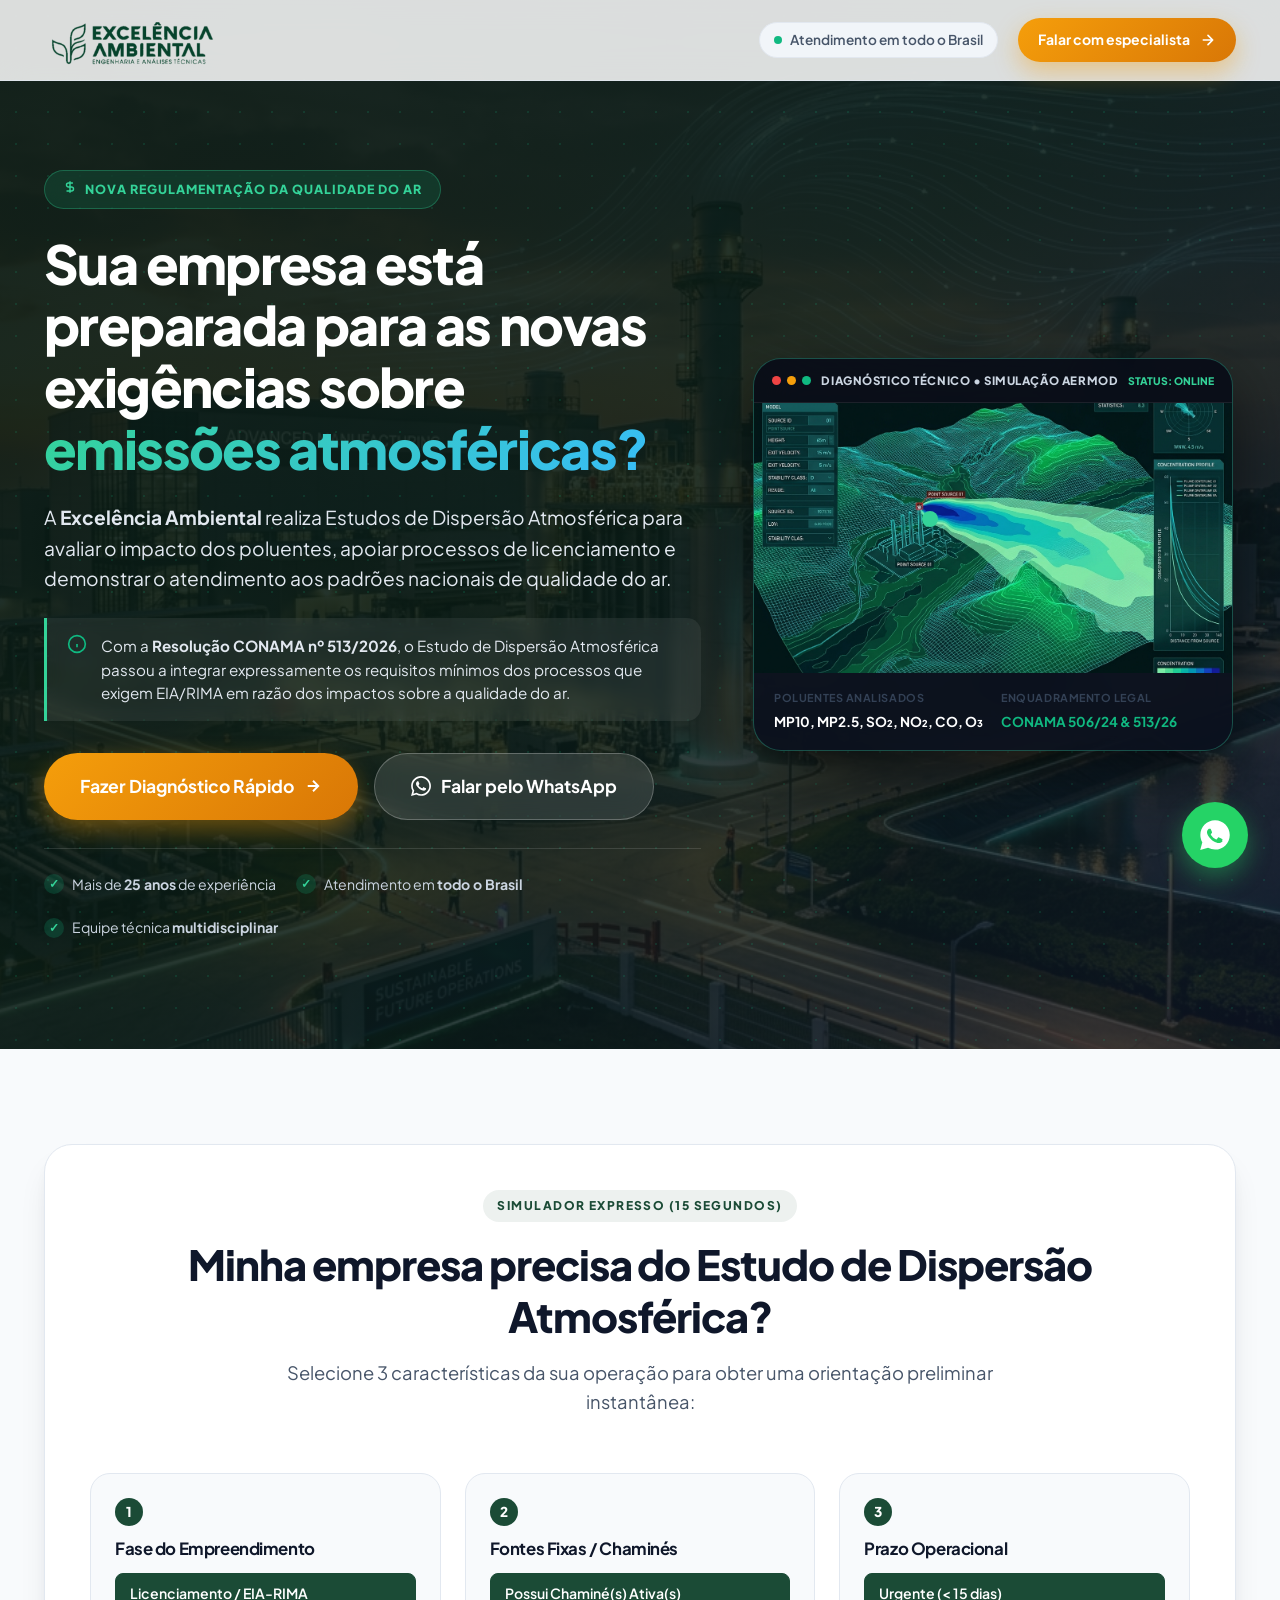
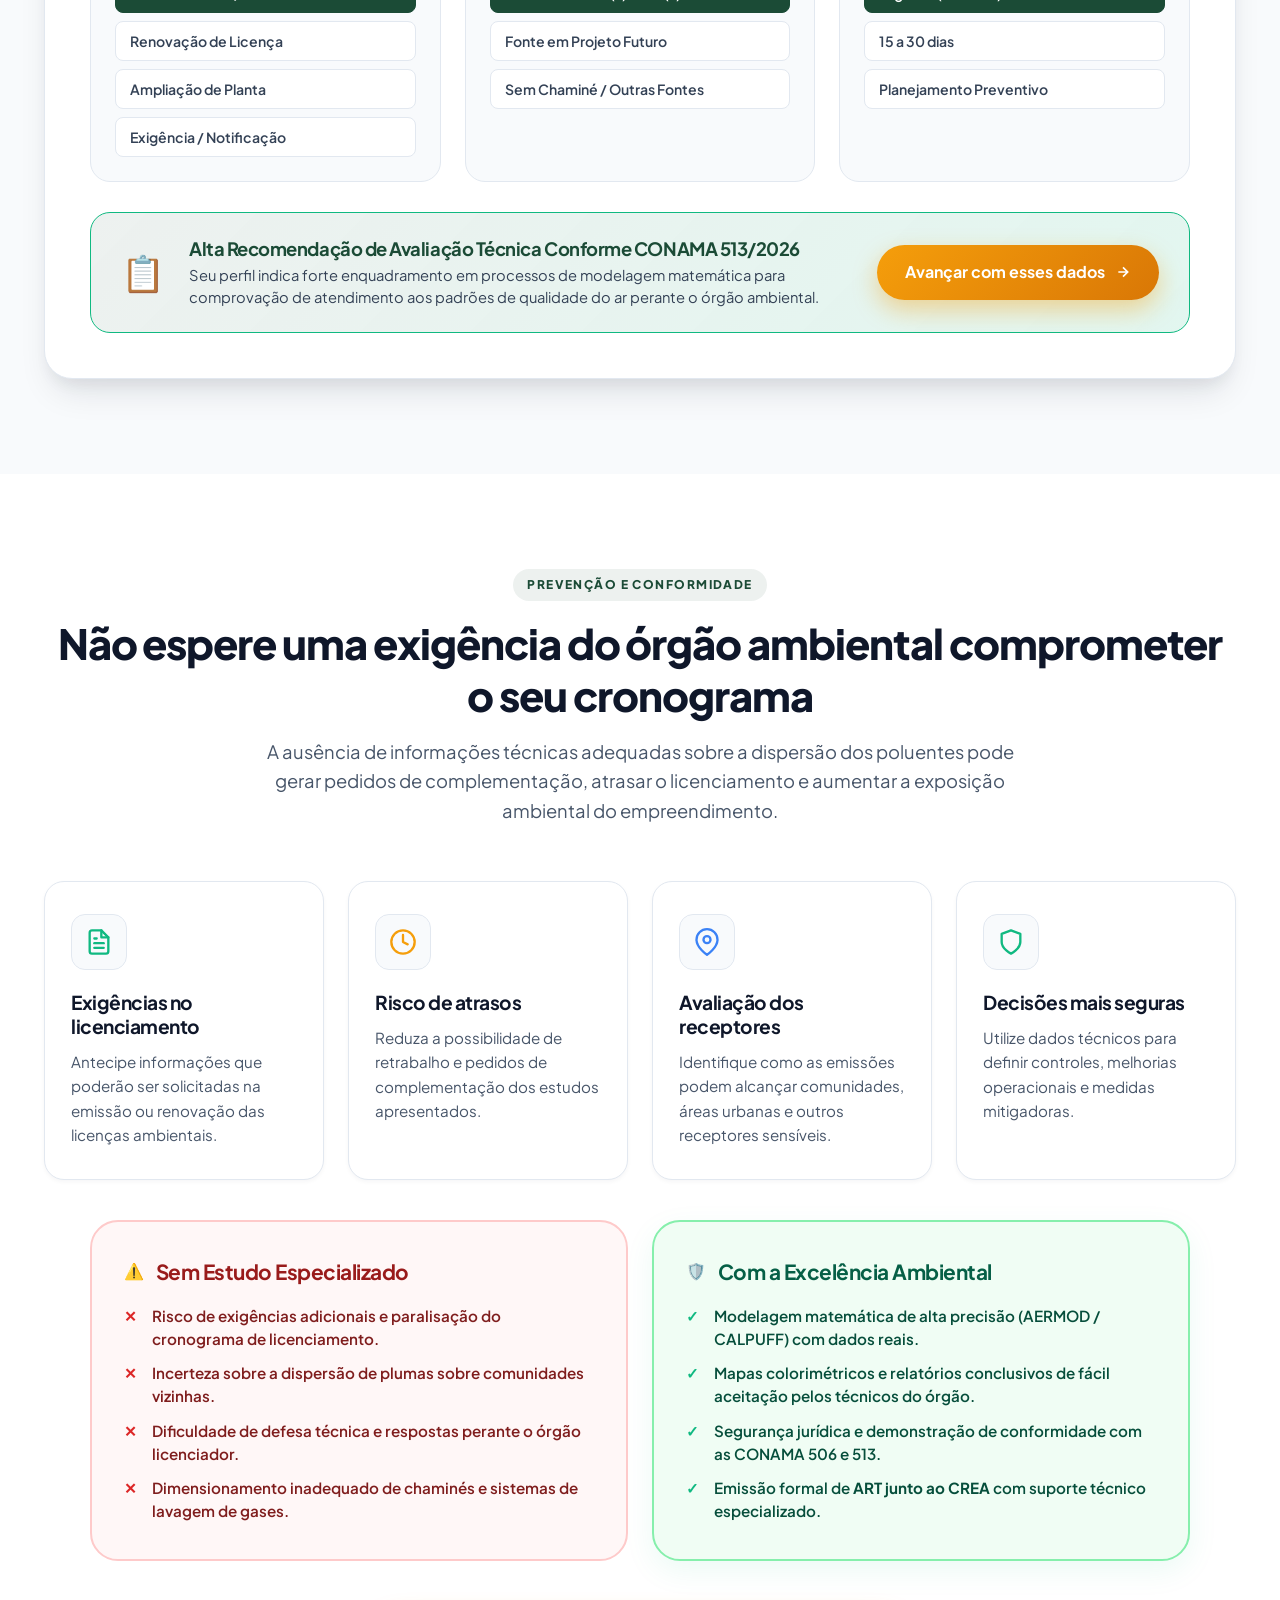
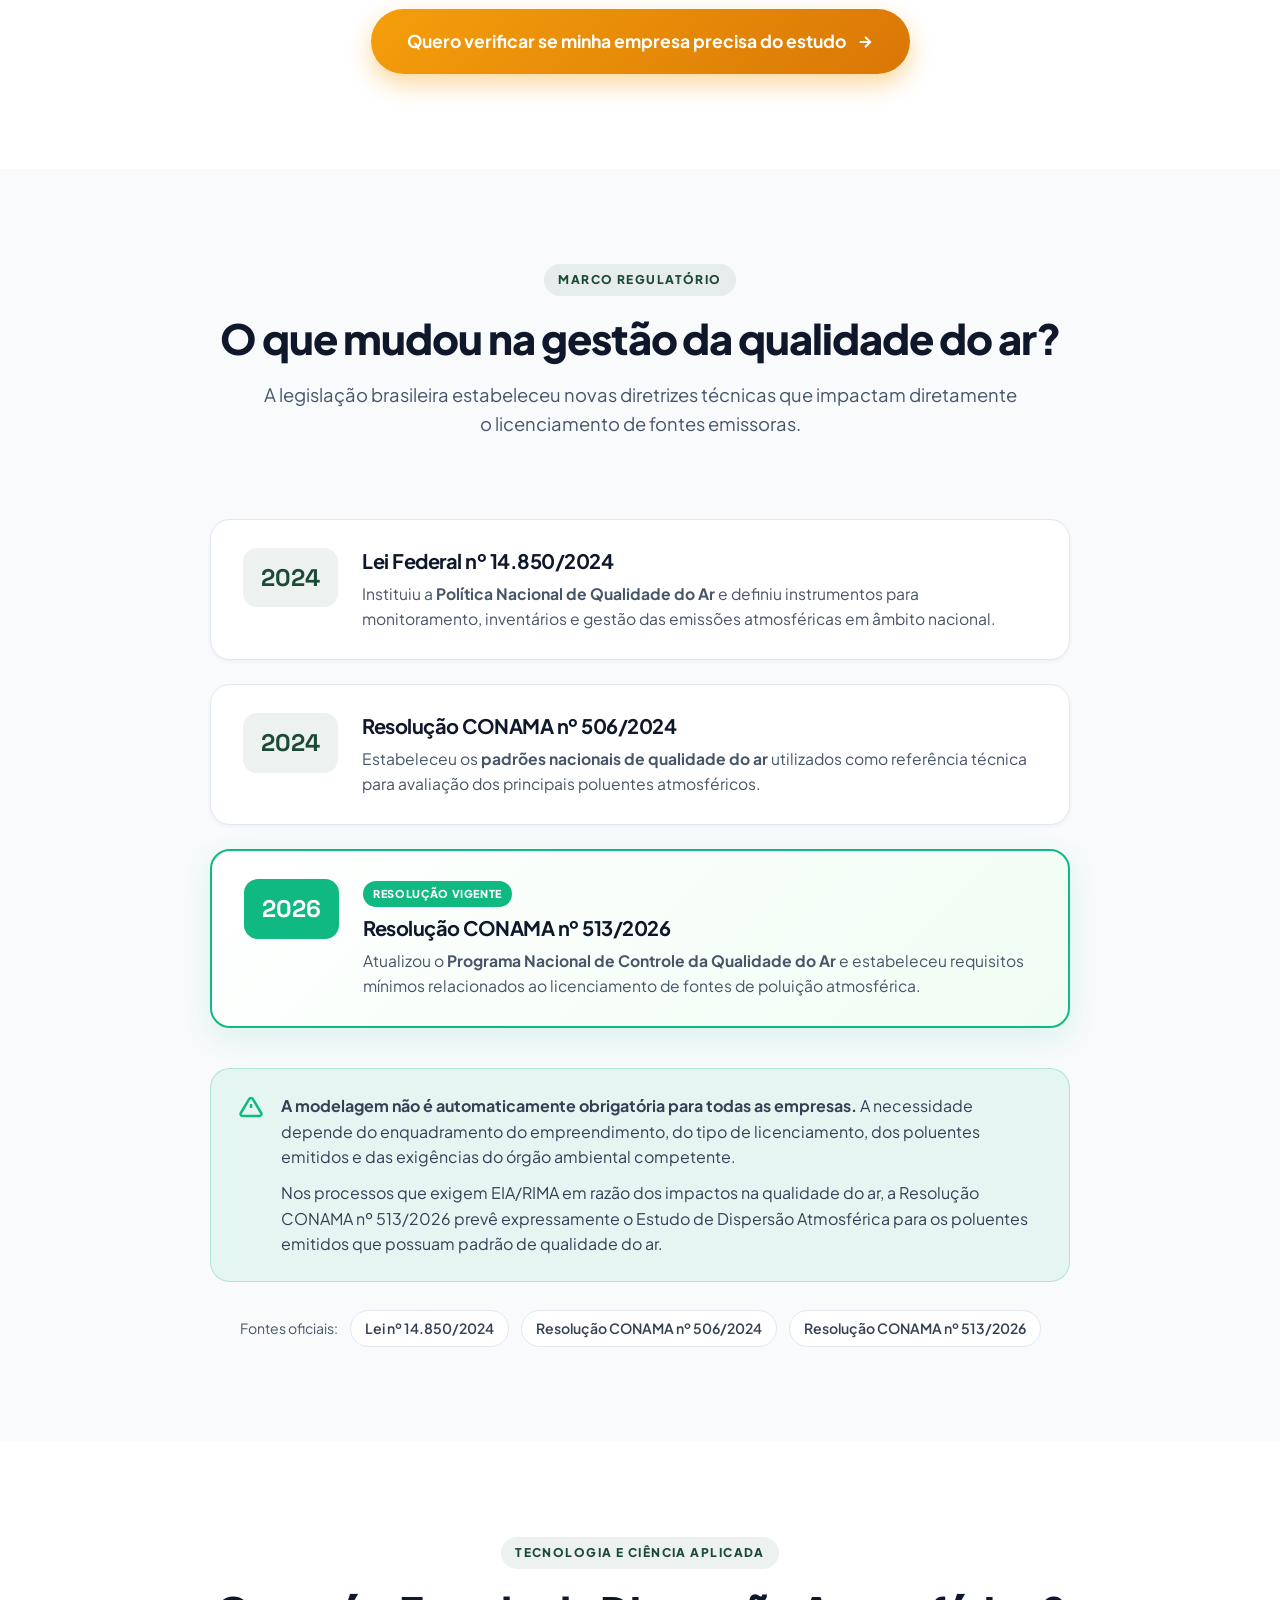
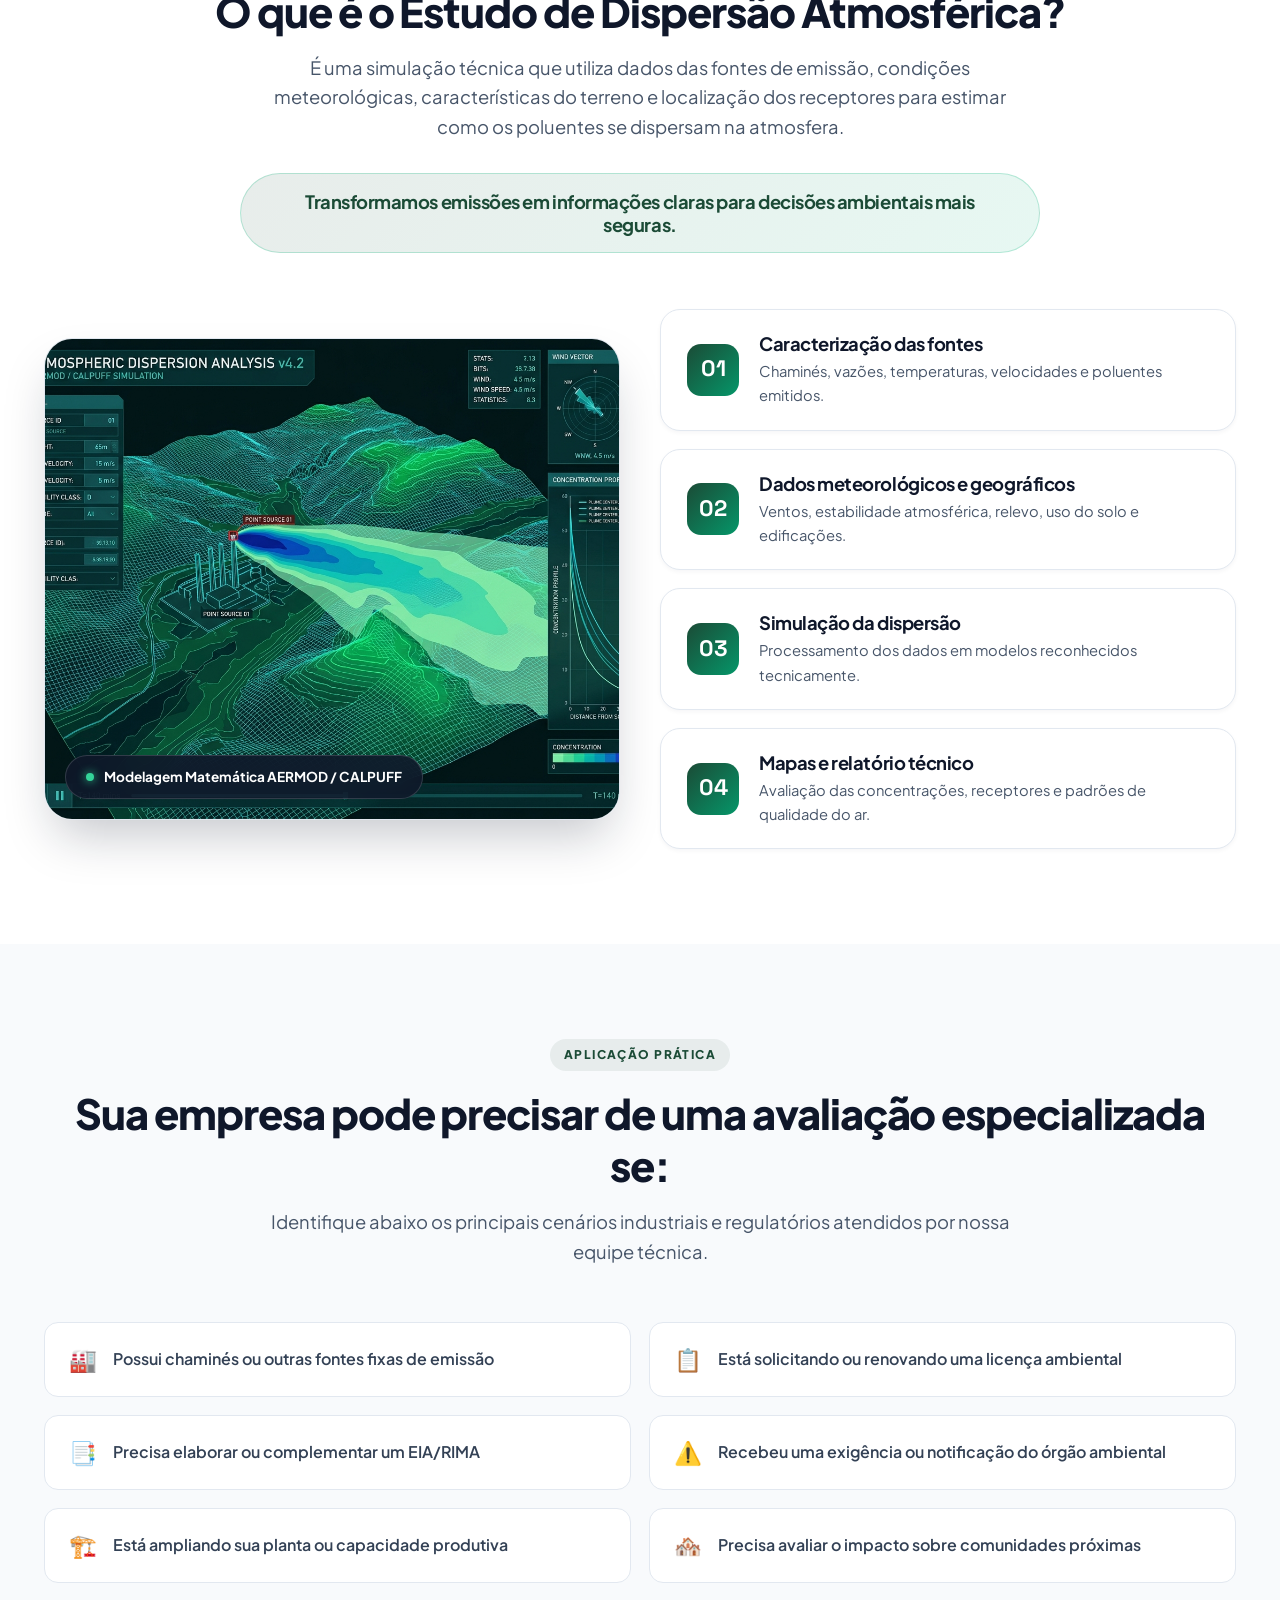
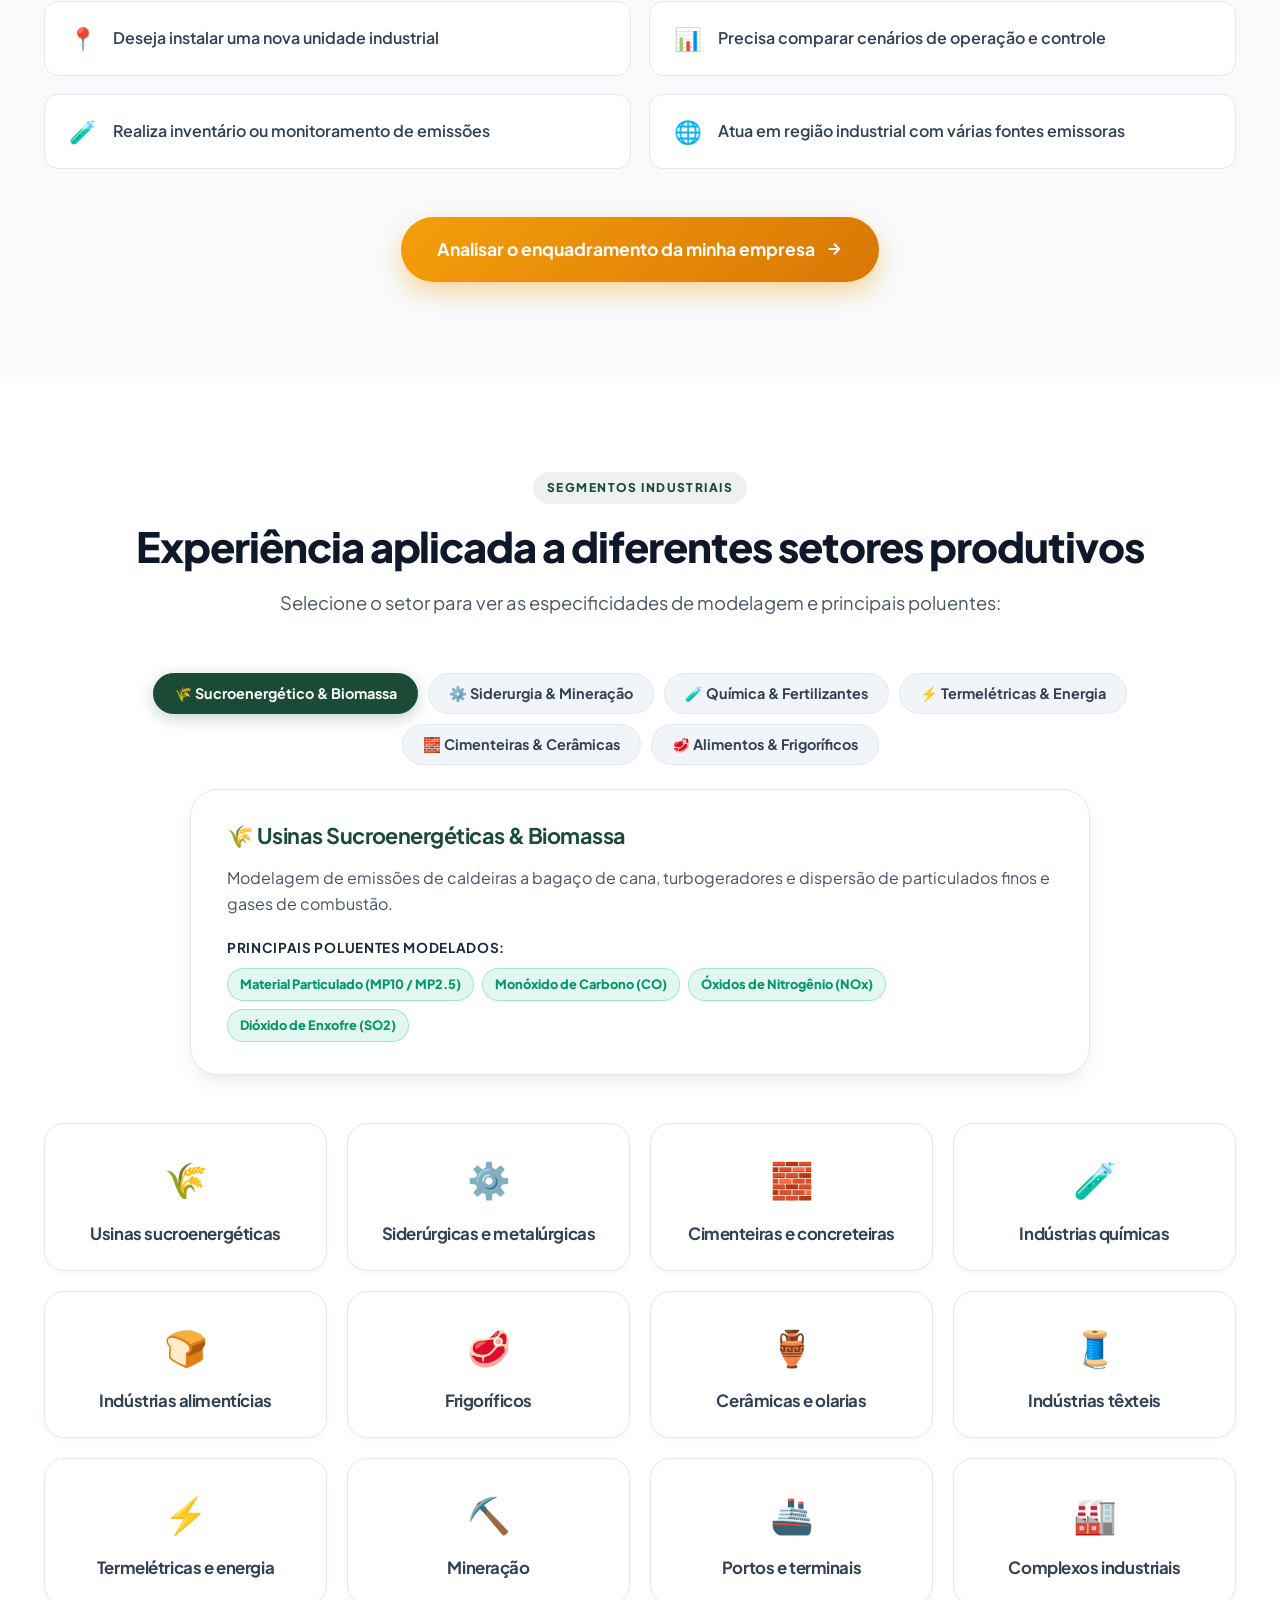
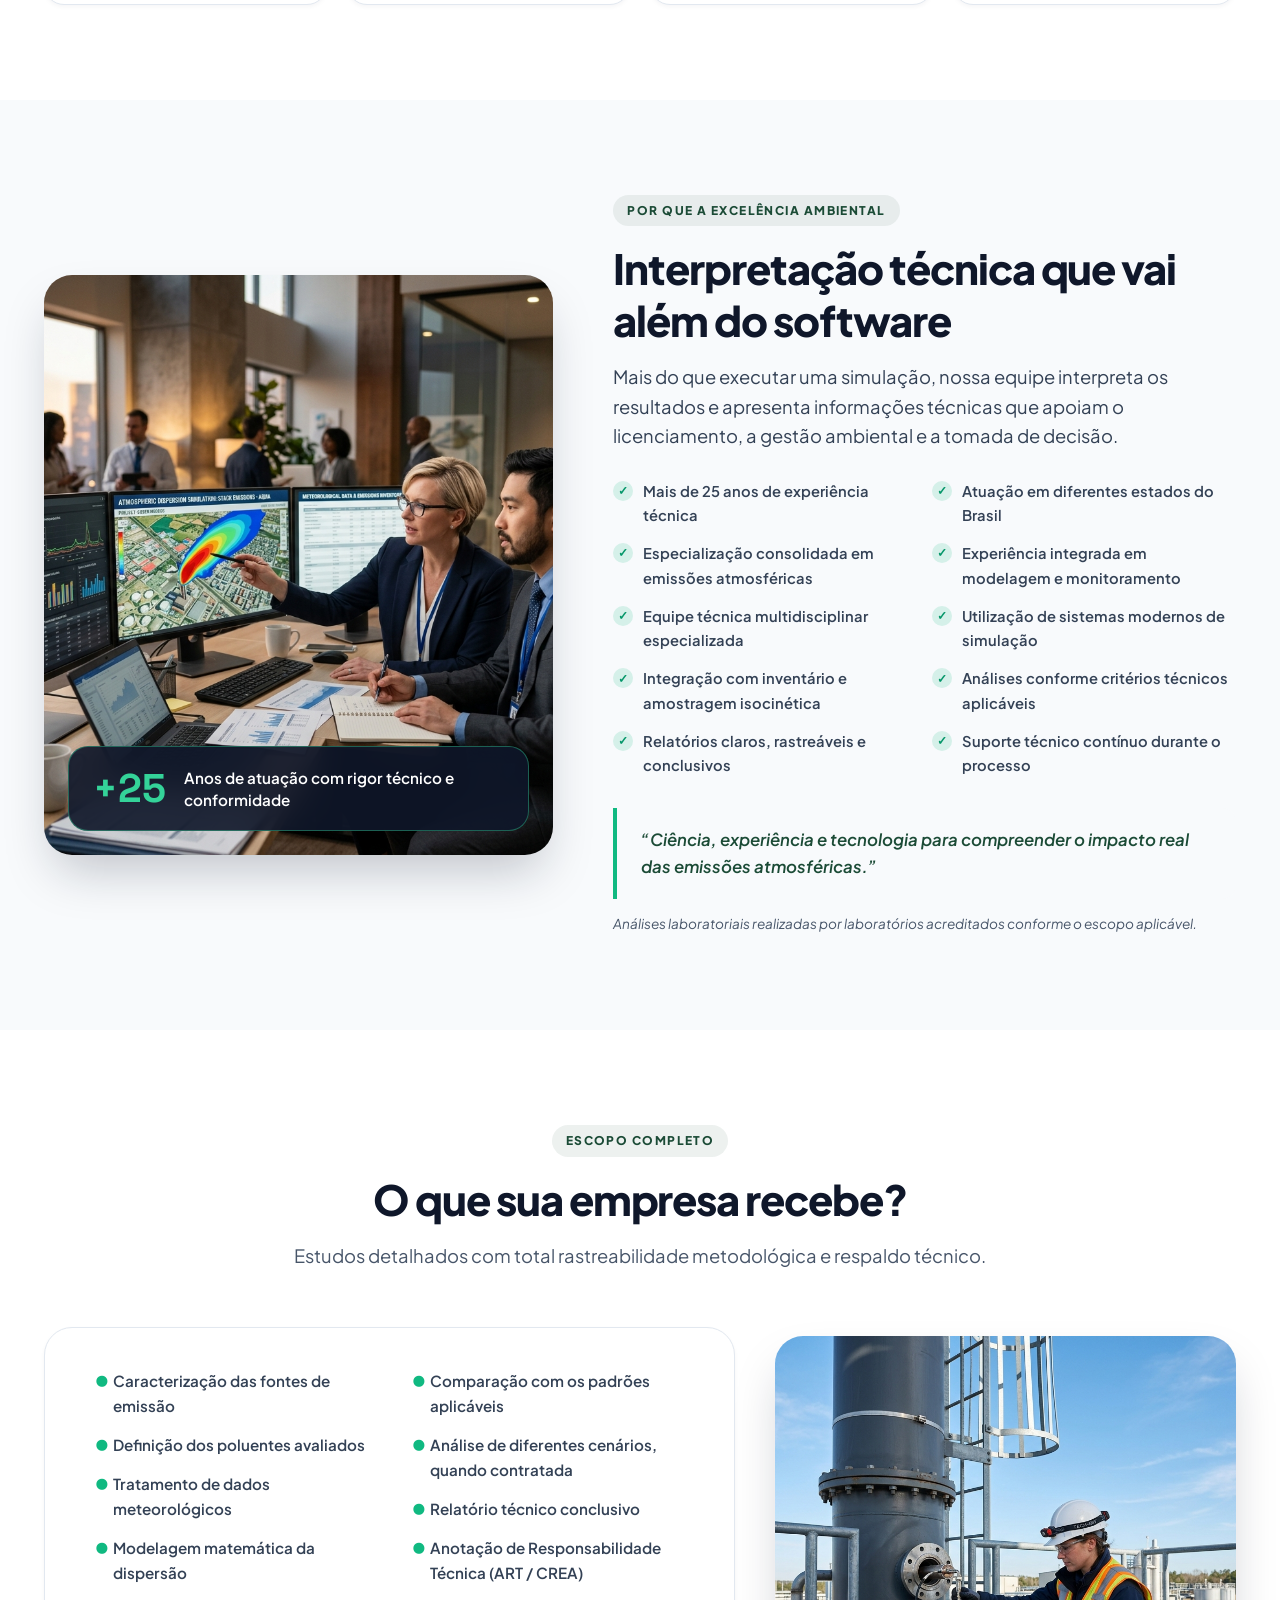
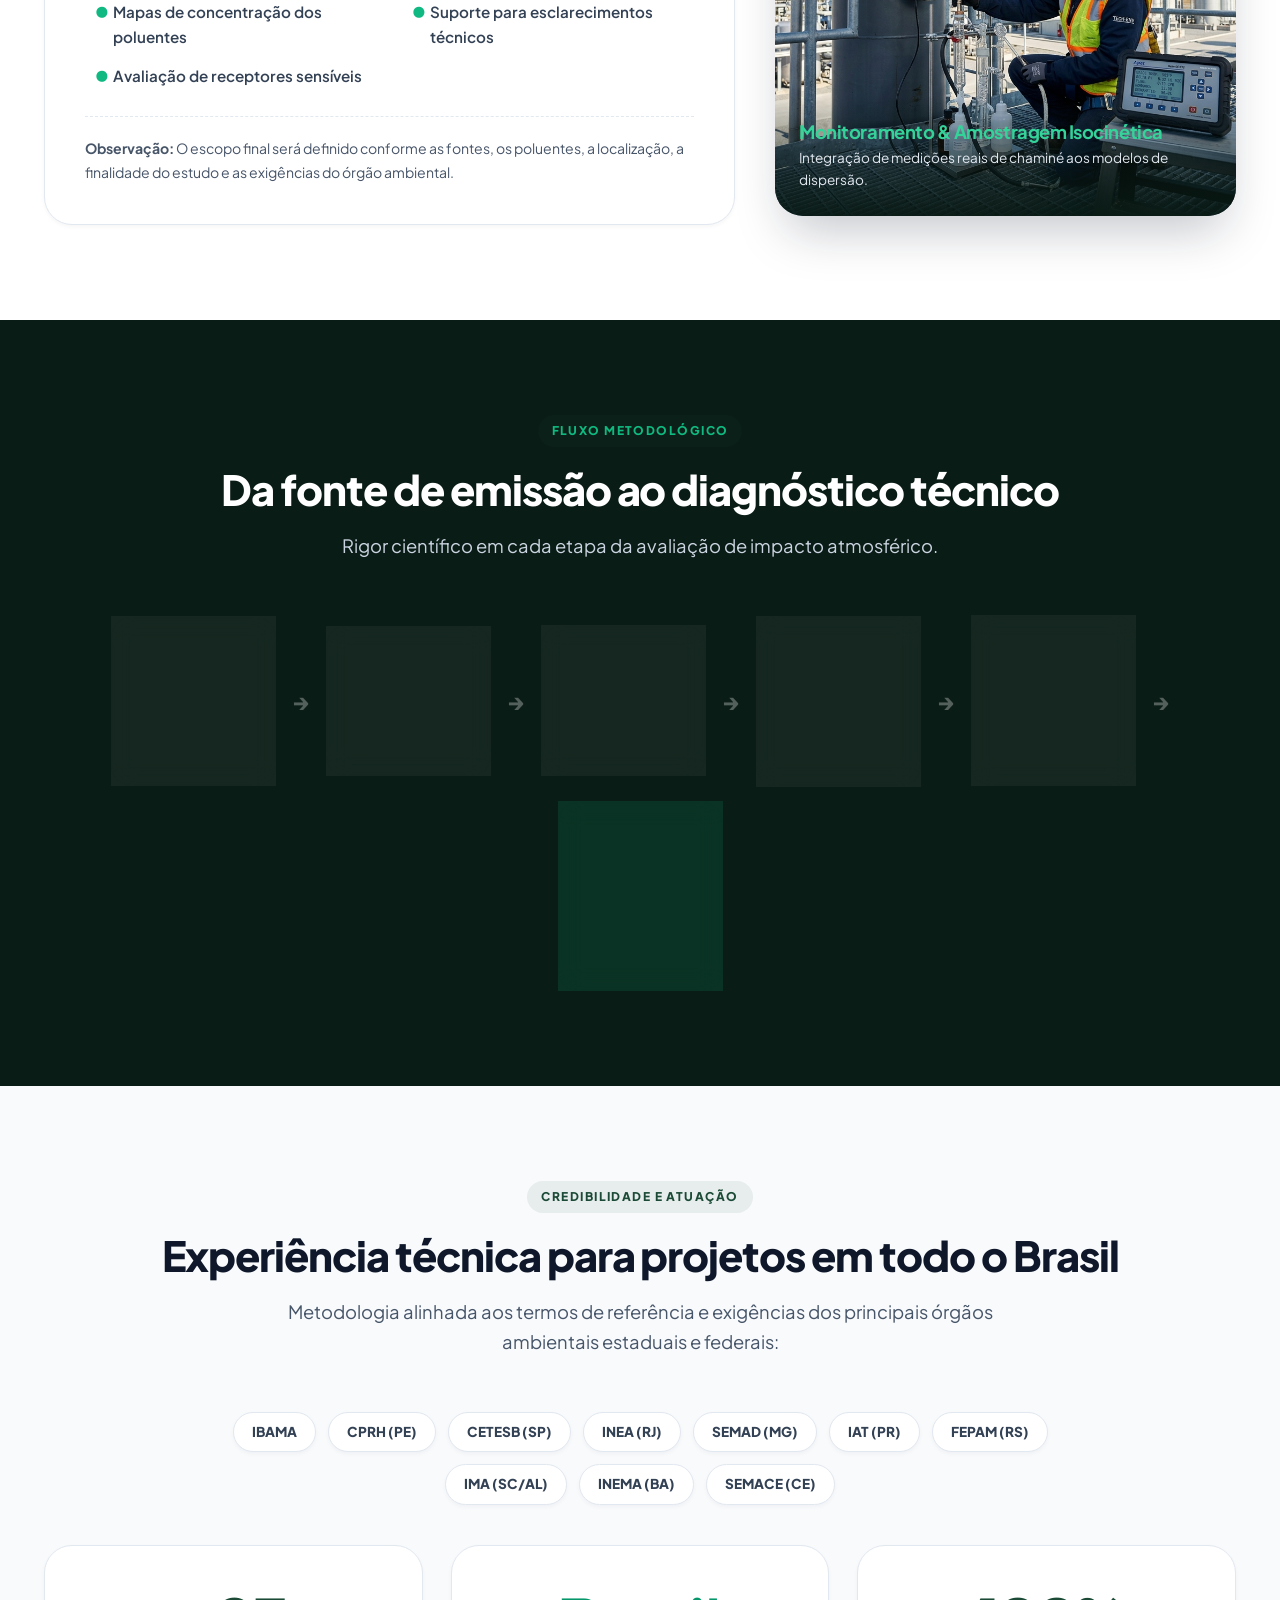
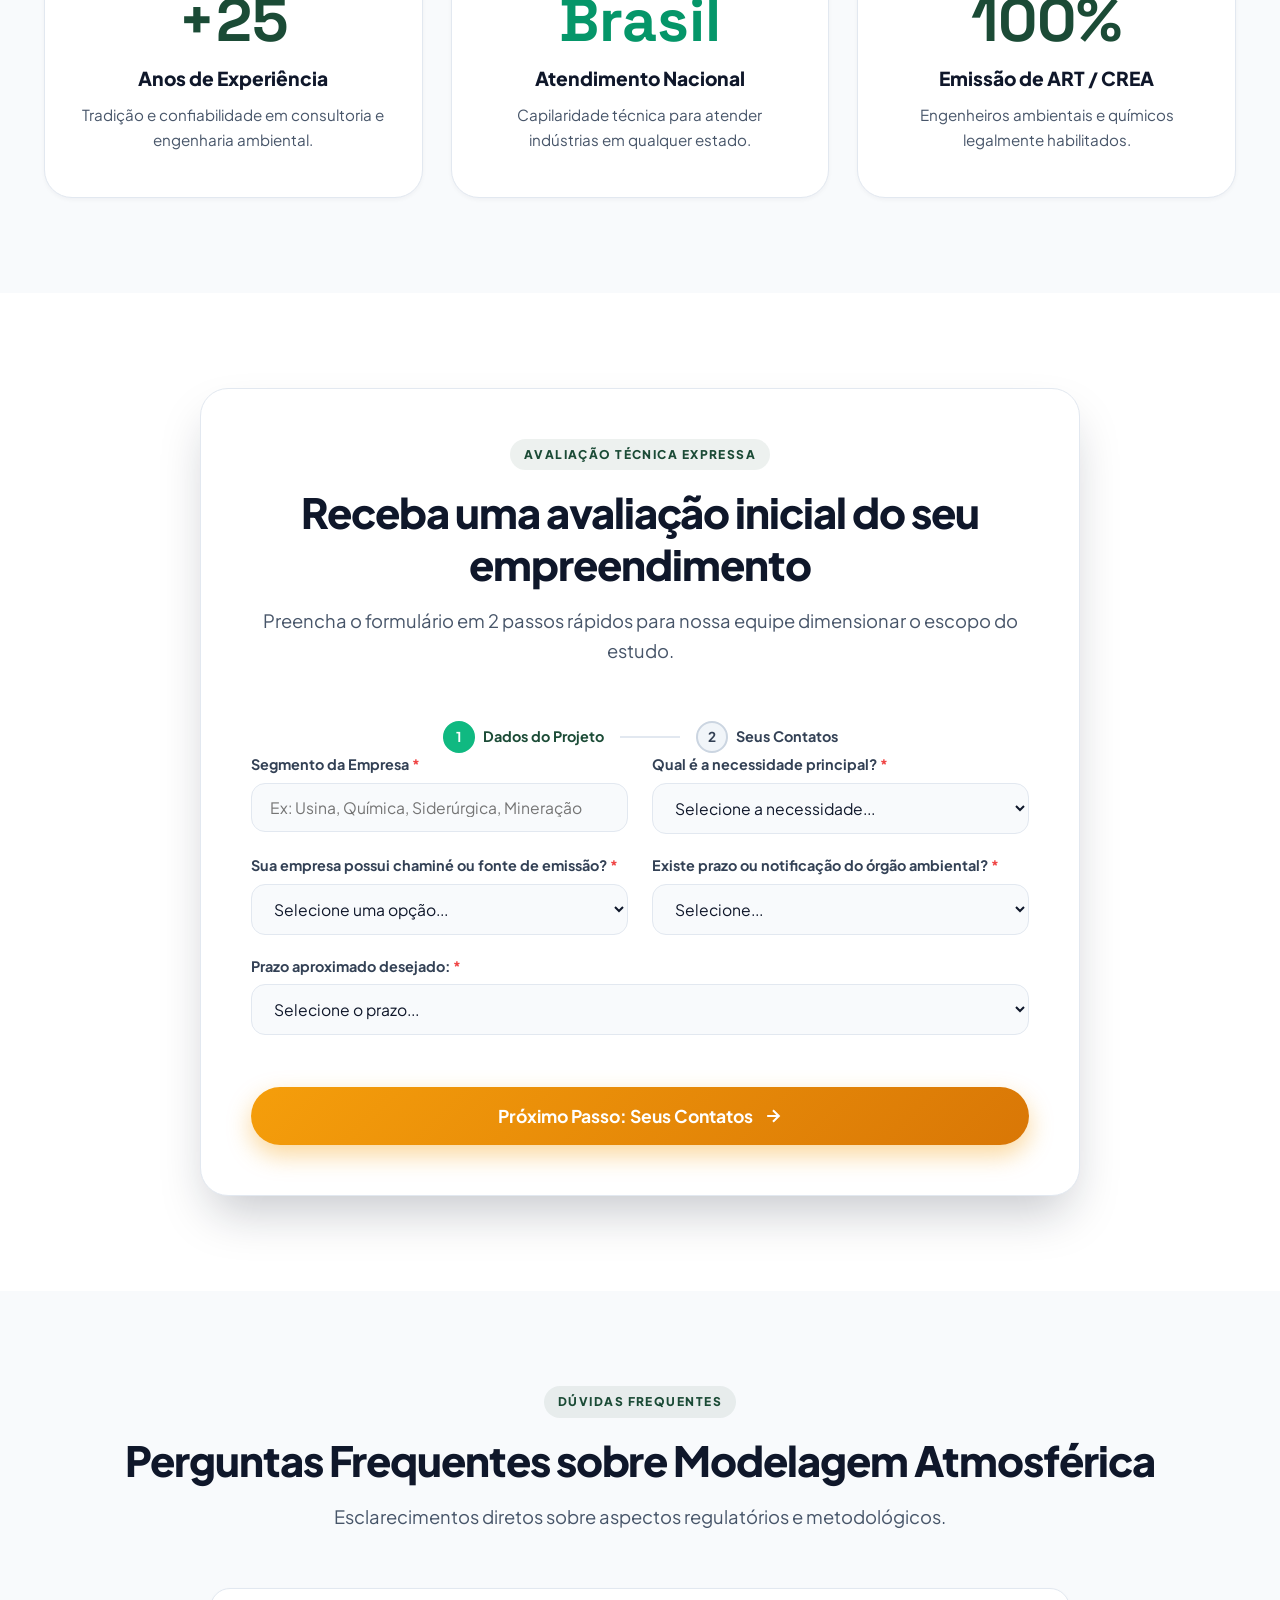
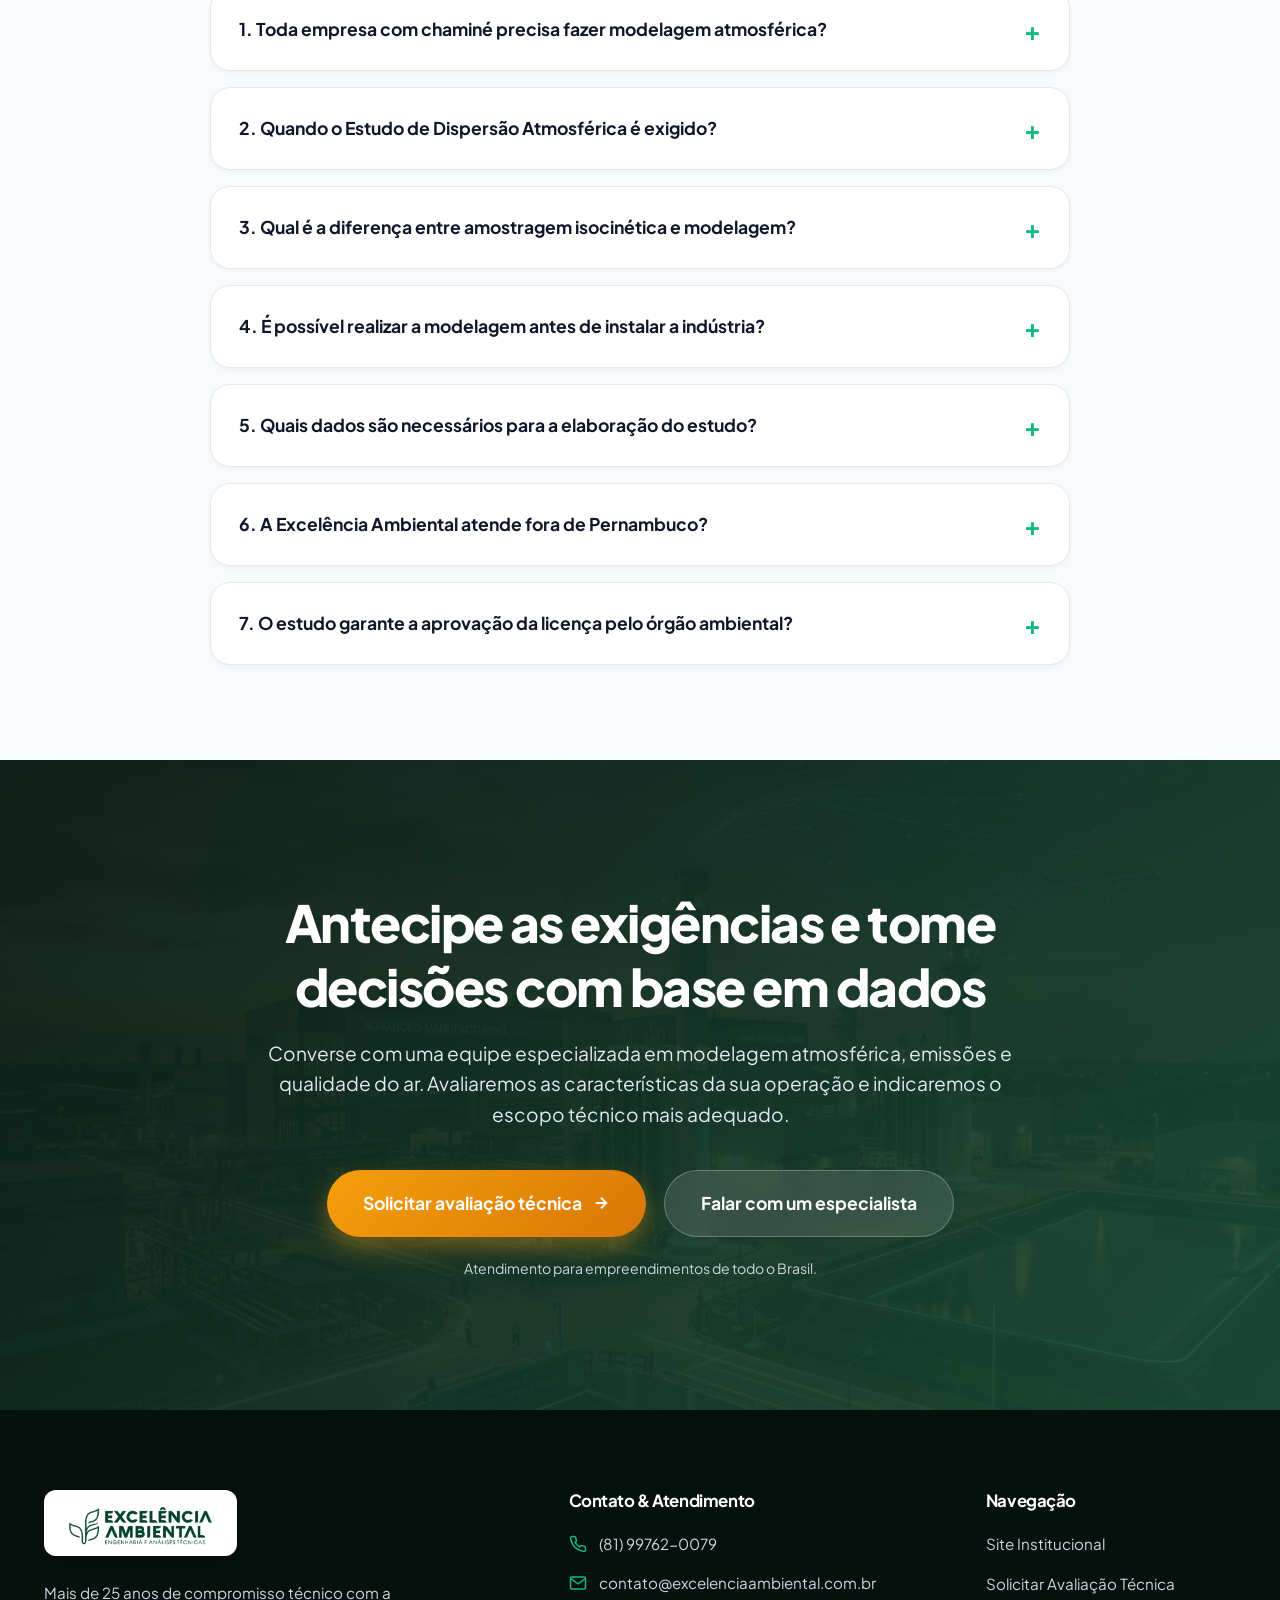
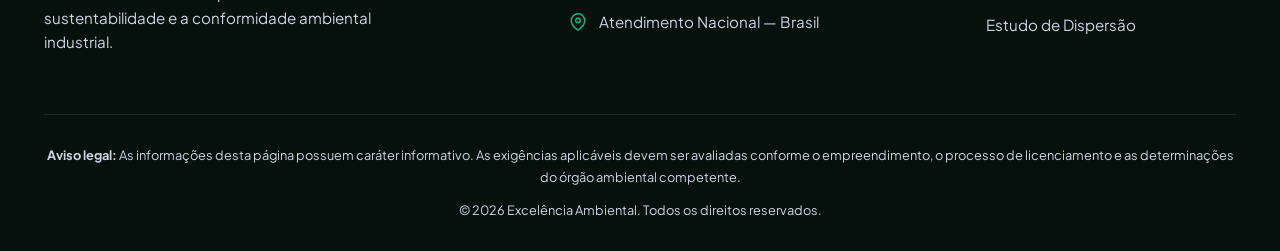
==== index.html @ 0f2572fe "feat: landing page modelagem atmosferica excelencia ambiental" ====
<!DOCTYPE html>
<html lang="pt-BR">
<head>
    <meta charset="UTF-8">
    <meta name="viewport" content="width=device-width, initial-scale=1.0">
    <title>Modelagem Atmosférica e Estudo de Dispersão | Excelência Ambiental</title>
    <meta name="description" content="Estudo de Dispersão Atmosférica para licenciamento, EIA/RIMA e avaliação de emissões. Atendimento especializado em todo o Brasil.">
    
    <!-- Open Graph / Redes Sociais -->
    <meta property="og:title" content="Modelagem Atmosférica e Estudo de Dispersão | Excelência Ambiental">
    <meta property="og:description" content="Estudos de dispersão de poluentes, modelagem matemática, amostragem isocinética e apoio para licenciamento ambiental em todo o Brasil.">
    <meta property="og:type" content="website">
    <meta property="og:url" content="https://excelenciaambiental.com.br/modelagem-atmosferica">
    <meta property="og:image" content="assets/hero.jpg">
    
    <!-- Favicon e Fontes -->
    <link rel="preconnect" href="https://fonts.googleapis.com">
    <link rel="preconnect" href="https://fonts.gstatic.com" crossorigin>
    <link href="https://fonts.googleapis.com/css2?family=Plus+Jakarta+Sans:ital,wght@0,300;0,400;0,500;0,600;0,700;0,800;1,400&family=Space+Grotesk:wght@500;700&display=swap" rel="stylesheet">
    
    <!-- Estilos -->
    <link rel="stylesheet" href="style.css">

    <!-- Schema.org Dados Estruturados -->
    <script type="application/ld+json">
    {
      "@context": "https://schema.org",
      "@graph": [
        {
          "@type": "Organization",
          "name": "Excelência Ambiental",
          "url": "https://excelenciaambiental.com.br",
          "logo": "https://excelenciaambiental.com.br/logo.png",
          "description": "Consultoria e engenharia ambiental especializada em dispersão atmosférica, monitoramento de emissões e licenciamento."
        },
        {
          "@type": "ProfessionalService",
          "name": "Estudo de Dispersão Atmosférica - Excelência Ambiental",
          "serviceType": "Modelagem Matemática de Dispersão Atmosférica",
          "description": "Avaliação do impacto de emissões atmosféricas em receptores sensíveis, apoio técnico a EIA/RIMA e atendimento às resoluções CONAMA 506/2024 e 513/2026.",
          "areaServed": "BR",
          "telephone": "+5581997620079",
          "url": "https://excelenciaambiental.com.br/modelagem-atmosferica"
        },
        {
          "@type": "FAQPage",
          "mainEntity": [
            {
              "@type": "Question",
              "name": "Toda empresa com chaminé precisa fazer modelagem atmosférica?",
              "acceptedAnswer": {
                "@type": "Answer",
                "text": "Não necessariamente. A necessidade depende do potencial de emissão, do processo de licenciamento, dos poluentes emitidos e das exigências do órgão ambiental competente."
              }
            },
            {
              "@type": "Question",
              "name": "Quando o Estudo de Dispersão Atmosférica é exigido?",
              "acceptedAnswer": {
                "@type": "Answer",
                "text": "A Resolução CONAMA nº 513/2026 prevê o estudo nos processos com EIA/RIMA exigido em função dos impactos sobre a qualidade do ar. Em outros processos, o órgão licenciador poderá determinar estudos adicionais conforme o caso."
              }
            }
          ]
        }
      ]
    }
    </script>
</head>
<body>

    <!-- 1. HEADER ENXUTO E MODERNO -->
    <header class="header" id="navbar">
        <div class="container header-content">
            <a href="https://excelenciaambiental.com.br/" class="logo-link" aria-label="Excelência Ambiental">
                <img src="logo.png" alt="Excelência Ambiental - Engenharia e Análises Técnicas" class="header-logo-img">
            </a>
            
            <div class="header-right">
                <div class="coverage-badge">
                    <span class="pulse-dot"></span>
                    <span>Atendimento em todo o Brasil</span>
                </div>
                <a href="#contato" class="btn btn-primary btn-sm" id="btn-header-cta">
                    <span>Falar com especialista</span>
                    <svg width="16" height="16" viewBox="0 0 24 24" fill="none" stroke="currentColor" stroke-width="2.5" stroke-linecap="round" stroke-linejoin="round"><path d="M5 12h14M12 5l7 7-7 7"/></svg>
                </a>
            </div>
        </div>
    </header>

    <!-- 2. HERO SECTION -->
    <section class="hero" id="hero">
        <div class="hero-bg-container">
            <img src="assets/hero.jpg" alt="Instalação industrial moderna com simulação de dispersão de pluma atmosférica" class="hero-bg-img" fetchpriority="high">
            <div class="hero-gradient-overlay"></div>
            <div class="hero-grid-pattern"></div>
        </div>

        <div class="container hero-container">
            <div class="hero-grid">
                <div class="hero-content">
                    <div class="hero-badge fade-in">
                        <span class="badge-icon">
                            <svg width="14" height="14" viewBox="0 0 24 24" fill="none" stroke="currentColor" stroke-width="2.5"><path d="M12 2v20M17 5H9.5a3.5 3.5 0 0 0 0 7h5a3.5 3.5 0 0 1 0 7H6"/></svg>
                        </span>
                        <span>NOVA REGULAMENTAÇÃO DA QUALIDADE DO AR</span>
                    </div>

                    <h1 class="hero-title fade-in">
                        Sua empresa está preparada para as novas exigências sobre <span class="highlight-gradient">emissões atmosféricas?</span>
                    </h1>

                    <p class="hero-subtitle fade-in">
                        A <strong>Excelência Ambiental</strong> realiza Estudos de Dispersão Atmosférica para avaliar o impacto dos poluentes, apoiar processos de licenciamento e demonstrar o atendimento aos padrões nacionais de qualidade do ar.
                    </p>

                    <div class="hero-legal-note fade-in">
                        <div class="note-icon">
                            <svg width="20" height="20" viewBox="0 0 24 24" fill="none" stroke="#10B981" stroke-width="2"><circle cx="12" cy="12" r="10"/><path d="M12 16v-4M12 8h.01"/></svg>
                        </div>
                        <p>
                            Com a <strong>Resolução CONAMA nº 513/2026</strong>, o Estudo de Dispersão Atmosférica passou a integrar expressamente os requisitos mínimos dos processos que exigem EIA/RIMA em razão dos impactos sobre a qualidade do ar.
                        </p>
                    </div>

                    <div class="hero-cta-group fade-in">
                        <a href="#diagnostico" class="btn btn-primary btn-lg" id="btn-hero-solicitar">
                            <span>Fazer Diagnóstico Rápido</span>
                            <svg width="18" height="18" viewBox="0 0 24 24" fill="none" stroke="currentColor" stroke-width="2.5"><path d="M5 12h14M12 5l7 7-7 7"/></svg>
                        </a>
                        <a href="https://wa.me/5581997620079?text=Ol%C3%A1!+Acessei+a+p%C3%A1gina+sobre+Modelagem+Atmosf%C3%A9rica+e+gostaria+de+verificar+se+minha+empresa+precisa+realizar+o+estudo." class="btn btn-secondary btn-lg" target="_blank" rel="noopener noreferrer" id="btn-hero-whatsapp">
                            <svg width="20" height="20" viewBox="0 0 24 24" fill="currentColor"><path d="M.057 24l1.687-6.163c-1.041-1.804-1.588-3.849-1.587-5.946.003-6.556 5.338-11.891 11.893-11.891 3.181.001 6.167 1.24 8.413 3.488 2.245 2.248 3.481 5.236 3.48 8.414-.003 6.557-5.338 11.892-11.893 11.892-1.99-.001-3.951-.5-5.688-1.448l-6.305 1.654zm6.597-3.807c1.676.995 3.276 1.591 5.392 1.592 5.448 0 9.886-4.434 9.889-9.885.002-5.462-4.415-9.89-9.881-9.892-5.452 0-9.887 4.434-9.889 9.884-.001 2.225.651 3.891 1.746 5.634l-.999 3.648 3.742-.981zm11.387-5.464c-.074-.124-.272-.198-.57-.347-.297-.149-1.758-.868-2.031-.967-.272-.099-.47-.149-.669.149-.198.297-.768.967-.941 1.165-.173.198-.347.223-.644.074-.297-.149-1.255-.462-2.39-1.475-.883-.788-1.48-1.761-1.653-2.059-.173-.297-.018-.458.13-.606.134-.133.297-.347.446-.521.151-.172.2-.296.3-.495.099-.198.05-.372-.025-.521-.075-.148-.669-1.611-.916-2.206-.242-.579-.487-.501-.669-.51l-.57-.01c-.198 0-.52.074-.792.372s-1.04 1.016-1.04 2.479 1.065 2.876 1.213 3.074c.149.198 2.095 3.2 5.076 4.487.709.306 1.263.489 1.694.626.712.226 1.36.194 1.872.118.571-.085 1.758-.719 2.006-1.413.248-.695.248-1.29.173-1.414z"/></svg>
                            <span>Falar pelo WhatsApp</span>
                        </a>
                    </div>

                    <div class="hero-trust-bar fade-in">
                        <div class="trust-pill">
                            <span class="check-icon">✓</span>
                            <span>Mais de <strong>25 anos</strong> de experiência</span>
                        </div>
                        <div class="trust-pill">
                            <span class="check-icon">✓</span>
                            <span>Atendimento em <strong>todo o Brasil</strong></span>
                        </div>
                        <div class="trust-pill">
                            <span class="check-icon">✓</span>
                            <span>Equipe técnica <strong>multidisciplinar</strong></span>
                        </div>
                    </div>
                </div>

                <!-- Card Interativo Flutuante do Hero -->
                <div class="hero-visual-card fade-in">
                    <div class="tech-monitor-card">
                        <div class="card-header-bar">
                            <div class="monitor-dots">
                                <span></span><span></span><span></span>
                            </div>
                            <span class="monitor-title">DIAGNÓSTICO TÉCNICO • SIMULAÇÃO AERMOD</span>
                            <span class="monitor-status">STATUS: ONLINE</span>
                        </div>
                        <div class="card-image-preview">
                            <img src="assets/dispersion-map.jpg" alt="Mapa de dispersão e pluma atmosférica">
                            <div class="live-radar-ping"></div>
                        </div>
                        <div class="card-details-row">
                            <div class="detail-col">
                                <span class="detail-label">POLUENTES ANALISADOS</span>
                                <span class="detail-value">MP10, MP2.5, SO₂, NO₂, CO, O₃</span>
                            </div>
                            <div class="detail-col">
                                <span class="detail-label">ENQUADRAMENTO LEGAL</span>
                                <span class="detail-value text-emerald">CONAMA 506/24 & 513/26</span>
                            </div>
                        </div>
                    </div>
                </div>
            </div>
        </div>
    </section>

    <!-- 2.1 MINI-DIAGNÓSTICO RÁPIDO INTERATIVO (NOVO) -->
    <section class="diagnostic-section section bg-slate" id="diagnostico">
        <div class="container">
            <div class="diagnostic-card-wrapper fade-in">
                <div class="diag-header text-center">
                    <span class="section-tag">SIMULADOR EXPRESSO (15 SEGUNDOS)</span>
                    <h2 class="section-title">Minha empresa precisa do Estudo de Dispersão Atmosférica?</h2>
                    <p class="section-subtitle">Selecione 3 características da sua operação para obter uma orientação preliminar instantânea:</p>
                </div>

                <div class="diag-steps-grid">
                    <!-- Pergunta 1 -->
                    <div class="diag-step-box">
                        <div class="diag-step-badge">1</div>
                        <h4>Fase do Empreendimento</h4>
                        <div class="diag-options-group" data-group="fase">
                            <button type="button" class="diag-pill-btn active" data-val="Licenciamento ou EIA/RIMA">Licenciamento / EIA-RIMA</button>
                            <button type="button" class="diag-pill-btn" data-val="Renovação de Licença">Renovação de Licença</button>
                            <button type="button" class="diag-pill-btn" data-val="Ampliação de Planta">Ampliação de Planta</button>
                            <button type="button" class="diag-pill-btn" data-val="Notificação de Órgão">Exigência / Notificação</button>
                        </div>
                    </div>

                    <!-- Pergunta 2 -->
                    <div class="diag-step-box">
                        <div class="diag-step-badge">2</div>
                        <h4>Fontes Fixas / Chaminés</h4>
                        <div class="diag-options-group" data-group="fonte">
                            <button type="button" class="diag-pill-btn active" data-val="Sim, possui chaminés ativas">Possui Chaminé(s) Ativa(s)</button>
                            <button type="button" class="diag-pill-btn" data-val="Em projeto / Futura instalação">Fonte em Projeto Futuro</button>
                            <button type="button" class="diag-pill-btn" data-val="Não possui chaminé">Sem Chaminé / Outras Fontes</button>
                        </div>
                    </div>

                    <!-- Pergunta 3 -->
                    <div class="diag-step-box">
                        <div class="diag-step-badge">3</div>
                        <h4>Prazo Operacional</h4>
                        <div class="diag-options-group" data-group="prazo">
                            <button type="button" class="diag-pill-btn active" data-val="Urgente - até 15 dias">Urgente (&lt; 15 dias)</button>
                            <button type="button" class="diag-pill-btn" data-val="15 a 30 dias">15 a 30 dias</button>
                            <button type="button" class="diag-pill-btn" data-val="Planejamento preventivo">Planejamento Preventivo</button>
                        </div>
                    </div>
                </div>

                <!-- Resultado Dinâmico do Diagnóstico -->
                <div class="diag-result-box" id="diag-result">
                    <div class="diag-result-icon">📋</div>
                    <div class="diag-result-text">
                        <h4 id="diag-result-title">Alta Recomendação de Avaliação Técnica Conforme CONAMA 513/2026</h4>
                        <p id="diag-result-desc">Seu perfil indica forte enquadramento em processos de modelagem matemática para comprovação de atendimento aos padrões de qualidade do ar perante o órgão ambiental.</p>
                    </div>
                    <a href="#contato" class="btn btn-primary" id="btn-diag-apply">
                        <span>Avançar com esses dados</span>
                        <svg width="16" height="16" viewBox="0 0 24 24" fill="none" stroke="currentColor" stroke-width="2.5"><path d="M5 12h14M12 5l7 7-7 7"/></svg>
                    </a>
                </div>
            </div>
        </div>
    </section>

    <!-- 3. BLOCO DE URGÊNCIA E PREVENÇÃO -->
    <section class="urgency section" id="urgencia">
        <div class="container">
            <div class="section-header text-center fade-in">
                <span class="section-tag">PREVENÇÃO E CONFORMIDADE</span>
                <h2 class="section-title">Não espere uma exigência do órgão ambiental comprometer o seu cronograma</h2>
                <p class="section-subtitle">
                    A ausência de informações técnicas adequadas sobre a dispersão dos poluentes pode gerar pedidos de complementação, atrasar o licenciamento e aumentar a exposição ambiental do empreendimento.
                </p>
            </div>

            <div class="cards-grid cols-4">
                <div class="feature-card fade-in">
                    <div class="card-icon-wrap">
                        <svg width="28" height="28" viewBox="0 0 24 24" fill="none" stroke="#10B981" stroke-width="2" stroke-linecap="round" stroke-linejoin="round"><path d="M14 2H6a2 2 0 0 0-2 2v16a2 2 0 0 0 2 2h12a2 2 0 0 0 2-2V8z"/><polyline points="14 2 14 8 20 8"/><line x1="16" y1="13" x2="8" y2="13"/><line x1="16" y1="17" x2="8" y2="17"/><polyline points="10 9 9 9 8 9"/></svg>
                    </div>
                    <h3 class="card-title">Exigências no licenciamento</h3>
                    <p class="card-text">Antecipe informações que poderão ser solicitadas na emissão ou renovação das licenças ambientais.</p>
                </div>

                <div class="feature-card fade-in">
                    <div class="card-icon-wrap">
                        <svg width="28" height="28" viewBox="0 0 24 24" fill="none" stroke="#F59E0B" stroke-width="2" stroke-linecap="round" stroke-linejoin="round"><circle cx="12" cy="12" r="10"/><polyline points="12 6 12 12 16 14"/></svg>
                    </div>
                    <h3 class="card-title">Risco de atrasos</h3>
                    <p class="card-text">Reduza a possibilidade de retrabalho e pedidos de complementação dos estudos apresentados.</p>
                </div>

                <div class="feature-card fade-in">
                    <div class="card-icon-wrap">
                        <svg width="28" height="28" viewBox="0 0 24 24" fill="none" stroke="#3B82F6" stroke-width="2" stroke-linecap="round" stroke-linejoin="round"><path d="M21 10c0 7-9 13-9 13s-9-6-9-13a9 9 0 0 1 18 0z"/><circle cx="12" cy="10" r="3"/></svg>
                    </div>
                    <h3 class="card-title">Avaliação dos receptores</h3>
                    <p class="card-text">Identifique como as emissões podem alcançar comunidades, áreas urbanas e outros receptores sensíveis.</p>
                </div>

                <div class="feature-card fade-in">
                    <div class="card-icon-wrap">
                        <svg width="28" height="28" viewBox="0 0 24 24" fill="none" stroke="#10B981" stroke-width="2" stroke-linecap="round" stroke-linejoin="round"><path d="M12 22s8-4 8-10V5l-8-3-8 3v7c0 6 8 10 8 10z"/></svg>
                    </div>
                    <h3 class="card-title">Decisões mais seguras</h3>
                    <p class="card-text">Utilize dados técnicos para definir controles, melhorias operacionais e medidas mitigadoras.</p>
                </div>
            </div>

            <!-- COMPARATIVO VISUAL (SEM MODELAGEM VS COM A EXCELÊNCIA AMBIENTAL) -->
            <div class="comparison-wrapper mt-5 fade-in">
                <div class="comparison-grid cols-2">
                    <div class="comp-card comp-danger">
                        <div class="comp-header">
                            <span class="comp-icon">⚠️</span>
                            <h3>Sem Estudo Especializado</h3>
                        </div>
                        <ul class="comp-list">
                            <li>Risco de exigências adicionais e paralisação do cronograma de licenciamento.</li>
                            <li>Incerteza sobre a dispersão de plumas sobre comunidades vizinhas.</li>
                            <li>Dificuldade de defesa técnica e respostas perante o órgão licenciador.</li>
                            <li>Dimensionamento inadequado de chaminés e sistemas de lavagem de gases.</li>
                        </ul>
                    </div>

                    <div class="comp-card comp-success">
                        <div class="comp-header">
                            <span class="comp-icon">🛡️</span>
                            <h3>Com a Excelência Ambiental</h3>
                        </div>
                        <ul class="comp-list">
                            <li>Modelagem matemática de alta precisão (AERMOD / CALPUFF) com dados reais.</li>
                            <li>Mapas colorimétricos e relatórios conclusivos de fácil aceitação pelos técnicos do órgão.</li>
                            <li>Segurança jurídica e demonstração de conformidade com as CONAMA 506 e 513.</li>
                            <li>Emissão formal de <strong>ART junto ao CREA</strong> com suporte técnico especializado.</li>
                        </ul>
                    </div>
                </div>
            </div>

            <div class="text-center mt-5 fade-in">
                <a href="#contato" class="btn btn-primary btn-lg">
                    <span>Quero verificar se minha empresa precisa do estudo</span>
                    <svg width="18" height="18" viewBox="0 0 24 24" fill="none" stroke="currentColor" stroke-width="2.5"><path d="M5 12h14M12 5l7 7-7 7"/></svg>
                </a>
            </div>
        </div>
    </section>

    <!-- 4. BLOCO SOBRE A LEGISLAÇÃO -->
    <section class="legislation section bg-slate" id="legislacao">
        <div class="container">
            <div class="section-header text-center fade-in">
                <span class="section-tag">MARCO REGULATÓRIO</span>
                <h2 class="section-title">O que mudou na gestão da qualidade do ar?</h2>
                <p class="section-subtitle">
                    A legislação brasileira estabeleceu novas diretrizes técnicas que impactam diretamente o licenciamento de fontes emissoras.
                </p>
            </div>

            <div class="timeline-container fade-in">
                <div class="timeline-track"></div>
                
                <div class="timeline-card">
                    <div class="timeline-year-badge">2024</div>
                    <div class="timeline-card-body">
                        <h4>Lei Federal nº 14.850/2024</h4>
                        <p>Instituiu a <strong>Política Nacional de Qualidade do Ar</strong> e definiu instrumentos para monitoramento, inventários e gestão das emissões atmosféricas em âmbito nacional.</p>
                    </div>
                </div>

                <div class="timeline-card">
                    <div class="timeline-year-badge">2024</div>
                    <div class="timeline-card-body">
                        <h4>Resolução CONAMA nº 506/2024</h4>
                        <p>Estabeleceu os <strong>padrões nacionais de qualidade do ar</strong> utilizados como referência técnica para avaliação dos principais poluentes atmosféricos.</p>
                    </div>
                </div>

                <div class="timeline-card active-card">
                    <div class="timeline-year-badge highlight-year">2026</div>
                    <div class="timeline-card-body">
                        <span class="new-tag">RESOLUÇÃO VIGENTE</span>
                        <h4>Resolução CONAMA nº 513/2026</h4>
                        <p>Atualizou o <strong>Programa Nacional de Controle da Qualidade do Ar</strong> e estabeleceu requisitos mínimos relacionados ao licenciamento de fontes de poluição atmosférica.</p>
                    </div>
                </div>
            </div>

            <div class="legal-highlight-box fade-in">
                <div class="highlight-icon">
                    <svg width="24" height="24" viewBox="0 0 24 24" fill="none" stroke="#10B981" stroke-width="2.5"><path d="M10.29 3.86L1.82 18a2 2 0 0 0 1.71 3h16.94a2 2 0 0 0 1.71-3L13.71 3.86a2 2 0 0 0-3.42 0z"/><line x1="12" y1="9" x2="12" y2="13"/><line x1="12" y1="17" x2="12.01" y2="17"/></svg>
                </div>
                <div class="highlight-text-content">
                    <p><strong>A modelagem não é automaticamente obrigatória para todas as empresas.</strong> A necessidade depende do enquadramento do empreendimento, do tipo de licenciamento, dos poluentes emitidos e das exigências do órgão ambiental competente.</p>
                    <p class="highlight-sub">Nos processos que exigem EIA/RIMA em razão dos impactos na qualidade do ar, a Resolução CONAMA nº 513/2026 prevê expressamente o Estudo de Dispersão Atmosférica para os poluentes emitidos que possuam padrão de qualidade do ar.</p>
                </div>
            </div>

            <div class="official-sources text-center fade-in">
                <span>Fontes oficiais:</span>
                <span class="source-tag">Lei nº 14.850/2024</span>
                <span class="source-tag">Resolução CONAMA nº 506/2024</span>
                <span class="source-tag">Resolução CONAMA nº 513/2026</span>
            </div>
        </div>
    </section>

    <!-- 5. EXPLICAÇÃO DO SERVIÇO COM IMAGEM EM ALTA QUALIDADE -->
    <section class="service-explanation section" id="servico">
        <div class="container">
            <div class="section-header text-center fade-in">
                <span class="section-tag">TECNOLOGIA E CIÊNCIA APLICADA</span>
                <h2 class="section-title">O que é o Estudo de Dispersão Atmosférica?</h2>
                <p class="section-subtitle">
                    É uma simulação técnica que utiliza dados das fontes de emissão, condições meteorológicas, características do terreno e localização dos receptores para estimar como os poluentes se dispersam na atmosfera.
                </p>
                <div class="statement-banner">
                    <h3>Transformamos emissões em informações claras para decisões ambientais mais seguras.</h3>
                </div>
            </div>

            <div class="service-visual-grid">
                <!-- Imagem do Estudo de Dispersão -->
                <div class="service-image-container fade-in">
                    <div class="image-frame">
                        <img src="assets/dispersion-map.jpg" alt="Mapa de dispersão atmosférica e concentração de poluentes 3D" class="tech-img">
                        <div class="img-badge">
                            <span class="dot-live"></span>
                            <span>Modelagem Matemática AERMOD / CALPUFF</span>
                        </div>
                    </div>
                </div>

                <!-- 4 Etapas Visuais -->
                <div class="service-steps-list">
                    <div class="step-card fade-in">
                        <div class="step-num">01</div>
                        <div class="step-info">
                            <h4>Caracterização das fontes</h4>
                            <p>Chaminés, vazões, temperaturas, velocidades e poluentes emitidos.</p>
                        </div>
                    </div>

                    <div class="step-card fade-in">
                        <div class="step-num">02</div>
                        <div class="step-info">
                            <h4>Dados meteorológicos e geográficos</h4>
                            <p>Ventos, estabilidade atmosférica, relevo, uso do solo e edificações.</p>
                        </div>
                    </div>

                    <div class="step-card fade-in">
                        <div class="step-num">03</div>
                        <div class="step-info">
                            <h4>Simulação da dispersão</h4>
                            <p>Processamento dos dados em modelos reconhecidos tecnicamente.</p>
                        </div>
                    </div>

                    <div class="step-card fade-in">
                        <div class="step-num">04</div>
                        <div class="step-info">
                            <h4>Mapas e relatório técnico</h4>
                            <p>Avaliação das concentrações, receptores e padrões de qualidade do ar.</p>
                        </div>
                    </div>
                </div>
            </div>
        </div>
    </section>

    <!-- 6. PARA QUEM O SERVIÇO É INDICADO -->
    <section class="target-audience section bg-slate" id="enquadramento">
        <div class="container">
            <div class="section-header text-center fade-in">
                <span class="section-tag">APLICAÇÃO PRÁTICA</span>
                <h2 class="section-title">Sua empresa pode precisar de uma avaliação especializada se:</h2>
                <p class="section-subtitle">Identifique abaixo os principais cenários industriais e regulatórios atendidos por nossa equipe técnica.</p>
            </div>

            <div class="checklist-grid cols-2">
                <div class="check-box fade-in">
                    <div class="check-box-icon">🏭</div>
                    <span>Possui chaminés ou outras fontes fixas de emissão</span>
                </div>
                <div class="check-box fade-in">
                    <div class="check-box-icon">📋</div>
                    <span>Está solicitando ou renovando uma licença ambiental</span>
                </div>
                <div class="check-box fade-in">
                    <div class="check-box-icon">📑</div>
                    <span>Precisa elaborar ou complementar um EIA/RIMA</span>
                </div>
                <div class="check-box fade-in">
                    <div class="check-box-icon">⚠️</div>
                    <span>Recebeu uma exigência ou notificação do órgão ambiental</span>
                </div>
                <div class="check-box fade-in">
                    <div class="check-box-icon">🏗️</div>
                    <span>Está ampliando sua planta ou capacidade produtiva</span>
                </div>
                <div class="check-box fade-in">
                    <div class="check-box-icon">🏘️</div>
                    <span>Precisa avaliar o impacto sobre comunidades próximas</span>
                </div>
                <div class="check-box fade-in">
                    <div class="check-box-icon">📍</div>
                    <span>Deseja instalar uma nova unidade industrial</span>
                </div>
                <div class="check-box fade-in">
                    <div class="check-box-icon">📊</div>
                    <span>Precisa comparar cenários de operação e controle</span>
                </div>
                <div class="check-box fade-in">
                    <div class="check-box-icon">🧪</div>
                    <span>Realiza inventário ou monitoramento de emissões</span>
                </div>
                <div class="check-box fade-in">
                    <div class="check-box-icon">🌐</div>
                    <span>Atua em região industrial com várias fontes emissoras</span>
                </div>
            </div>

            <div class="text-center mt-5 fade-in">
                <a href="#contato" class="btn btn-primary btn-lg">
                    <span>Analisar o enquadramento da minha empresa</span>
                    <svg width="18" height="18" viewBox="0 0 24 24" fill="none" stroke="currentColor" stroke-width="2.5"><path d="M5 12h14M12 5l7 7-7 7"/></svg>
                </a>
            </div>
        </div>
    </section>

    <!-- 7. SETORES ATENDIDOS COM ABAS INTERATIVAS (NOVO) -->
    <section class="sectors section" id="setores">
        <div class="container">
            <div class="section-header text-center fade-in">
                <span class="section-tag">SEGMENTOS INDUSTRIAIS</span>
                <h2 class="section-title">Experiência aplicada a diferentes setores produtivos</h2>
                <p class="section-subtitle">Selecione o setor para ver as especificidades de modelagem e principais poluentes:</p>
            </div>

            <!-- Abas Interativas de Setores -->
            <div class="sectors-tabs-nav fade-in" id="sector-tabs">
                <button class="sector-tab-btn active" data-tab="agro">🌾 Sucroenergético & Biomassa</button>
                <button class="sector-tab-btn" data-tab="metal">⚙️ Siderurgia & Mineração</button>
                <button class="sector-tab-btn" data-tab="quimica">🧪 Química & Fertilizantes</button>
                <button class="sector-tab-btn" data-tab="energia">⚡ Termelétricas & Energia</button>
                <button class="sector-tab-btn" data-tab="cimento">🧱 Cimenteiras & Cerâmicas</button>
                <button class="sector-tab-btn" data-tab="alimentos">🥩 Alimentos & Frigoríficos</button>
            </div>

            <div class="sector-tab-content fade-in" id="sector-content">
                <!-- Conteúdo dinâmico preenchido via script -->
            </div>

            <!-- Grid com todos os 12 setores -->
            <div class="sectors-grid cols-4 mt-5">
                <div class="sector-card-modern fade-in">
                    <div class="sector-icon">🌾</div>
                    <h4>Usinas sucroenergéticas</h4>
                </div>
                <div class="sector-card-modern fade-in">
                    <div class="sector-icon">⚙️</div>
                    <h4>Siderúrgicas e metalúrgicas</h4>
                </div>
                <div class="sector-card-modern fade-in">
                    <div class="sector-icon">🧱</div>
                    <h4>Cimenteiras e concreteiras</h4>
                </div>
                <div class="sector-card-modern fade-in">
                    <div class="sector-icon">🧪</div>
                    <h4>Indústrias químicas</h4>
                </div>
                <div class="sector-card-modern fade-in">
                    <div class="sector-icon">🍞</div>
                    <h4>Indústrias alimentícias</h4>
                </div>
                <div class="sector-card-modern fade-in">
                    <div class="sector-icon">🥩</div>
                    <h4>Frigoríficos</h4>
                </div>
                <div class="sector-card-modern fade-in">
                    <div class="sector-icon">🏺</div>
                    <h4>Cerâmicas e olarias</h4>
                </div>
                <div class="sector-card-modern fade-in">
                    <div class="sector-icon">🧵</div>
                    <h4>Indústrias têxteis</h4>
                </div>
                <div class="sector-card-modern fade-in">
                    <div class="sector-icon">⚡</div>
                    <h4>Termelétricas e energia</h4>
                </div>
                <div class="sector-card-modern fade-in">
                    <div class="sector-icon">⛏️</div>
                    <h4>Mineração</h4>
                </div>
                <div class="sector-card-modern fade-in">
                    <div class="sector-icon">🚢</div>
                    <h4>Portos e terminais</h4>
                </div>
                <div class="sector-card-modern fade-in">
                    <div class="sector-icon">🏭</div>
                    <h4>Complexos industriais</h4>
                </div>
            </div>
        </div>
    </section>

    <!-- 8. DIFERENCIAIS DA EXCELÊNCIA AMBIENTAL (COM FOTO DOS ENGENHEIROS) -->
    <section class="differentials section bg-slate" id="diferenciais">
        <div class="container">
            <div class="differentials-layout">
                <div class="diff-image-col fade-in">
                    <div class="diff-image-wrapper">
                        <img src="assets/engineers.jpg" alt="Engenheiros da Excelência Ambiental analisando modelos e relatórios técnicos" class="diff-img">
                        <div class="experience-card-floating">
                            <span class="exp-number">+25</span>
                            <span class="exp-text">Anos de atuação com rigor técnico e conformidade</span>
                        </div>
                    </div>
                </div>

                <div class="diff-content-col fade-in">
                    <span class="section-tag">POR QUE A EXCELÊNCIA AMBIENTAL</span>
                    <h2 class="section-title">Interpretação técnica que vai além do software</h2>
                    <p class="diff-intro">
                        Mais do que executar uma simulação, nossa equipe interpreta os resultados e apresenta informações técnicas que apoiam o licenciamento, a gestão ambiental e a tomada de decisão.
                    </p>

                    <div class="diff-items-grid">
                        <div class="diff-item">
                            <span class="diff-bullet">✓</span>
                            <span>Mais de 25 anos de experiência técnica</span>
                        </div>
                        <div class="diff-item">
                            <span class="diff-bullet">✓</span>
                            <span>Atuação em diferentes estados do Brasil</span>
                        </div>
                        <div class="diff-item">
                            <span class="diff-bullet">✓</span>
                            <span>Especialização consolidada em emissões atmosféricas</span>
                        </div>
                        <div class="diff-item">
                            <span class="diff-bullet">✓</span>
                            <span>Experiência integrada em modelagem e monitoramento</span>
                        </div>
                        <div class="diff-item">
                            <span class="diff-bullet">✓</span>
                            <span>Equipe técnica multidisciplinar especializada</span>
                        </div>
                        <div class="diff-item">
                            <span class="diff-bullet">✓</span>
                            <span>Utilização de sistemas modernos de simulação</span>
                        </div>
                        <div class="diff-item">
                            <span class="diff-bullet">✓</span>
                            <span>Integração com inventário e amostragem isocinética</span>
                        </div>
                        <div class="diff-item">
                            <span class="diff-bullet">✓</span>
                            <span>Análises conforme critérios técnicos aplicáveis</span>
                        </div>
                        <div class="diff-item">
                            <span class="diff-bullet">✓</span>
                            <span>Relatórios claros, rastreáveis e conclusivos</span>
                        </div>
                        <div class="diff-item">
                            <span class="diff-bullet">✓</span>
                            <span>Suporte técnico contínuo durante o processo</span>
                        </div>
                    </div>

                    <div class="authority-quote-box">
                        <p>“Ciência, experiência e tecnologia para compreender o impacto real das emissões atmosféricas.”</p>
                    </div>

                    <p class="iso-note">
                        <em>Análises laboratoriais realizadas por laboratórios acreditados conforme o escopo aplicável.</em>
                    </p>
                </div>
            </div>
        </div>
    </section>

    <!-- 9. ENTREGÁVEIS DO PROJETO & AMOSTRAGEM ISOCINÉTICA (COM FOTO DE CAMPO) -->
    <section class="deliverables section" id="entregaveis">
        <div class="container">
            <div class="section-header text-center fade-in">
                <span class="section-tag">ESCOPO COMPLETO</span>
                <h2 class="section-title">O que sua empresa recebe?</h2>
                <p class="section-subtitle">Estudos detalhados com total rastreabilidade metodológica e respaldo técnico.</p>
            </div>

            <div class="deliverables-layout">
                <div class="deliverables-list-card fade-in">
                    <div class="deliverables-grid cols-2">
                        <ul class="clean-check-list">
                            <li>Caracterização das fontes de emissão</li>
                            <li>Definição dos poluentes avaliados</li>
                            <li>Tratamento de dados meteorológicos</li>
                            <li>Modelagem matemática da dispersão</li>
                            <li>Mapas de concentração dos poluentes</li>
                            <li>Avaliação de receptores sensíveis</li>
                        </ul>
                        <ul class="clean-check-list">
                            <li>Comparação com os padrões aplicáveis</li>
                            <li>Análise de diferentes cenários, quando contratada</li>
                            <li>Relatório técnico conclusivo</li>
                            <li>Anotação de Responsabilidade Técnica (ART / CREA)</li>
                            <li>Suporte para esclarecimentos técnicos</li>
                        </ul>
                    </div>
                    <div class="deliverables-footer-note">
                        <p><strong>Observação:</strong> O escopo final será definido conforme as fontes, os poluentes, a localização, a finalidade do estudo e as exigências do órgão ambiental.</p>
                    </div>
                </div>

                <div class="sampling-showcase-card fade-in">
                    <div class="sampling-img-wrapper">
                        <img src="assets/sampling.jpg" alt="Técnico realizando amostragem isocinética em chaminé industrial">
                        <div class="sampling-overlay-tag">
                            <h4>Monitoramento & Amostragem Isocinética</h4>
                            <p>Integração de medições reais de chaminé aos modelos de dispersão.</p>
                        </div>
                    </div>
                </div>
            </div>
        </div>
    </section>

    <!-- 10. METODOLOGIA VISUAL -->
    <section class="methodology section bg-dark-tech" id="metodologia">
        <div class="container">
            <div class="section-header text-center fade-in">
                <span class="section-tag text-emerald">FLUXO METODOLÓGICO</span>
                <h2 class="section-title text-white">Da fonte de emissão ao diagnóstico técnico</h2>
                <p class="section-subtitle text-slate-300">Rigor científico em cada etapa da avaliação de impacto atmosférico.</p>
            </div>

            <div class="workflow-visual fade-in">
                <div class="wf-node">
                    <div class="wf-circle">01</div>
                    <span class="wf-title">DADOS DA FONTE</span>
                    <span class="wf-desc">Chaminés, vazão e temperatura</span>
                </div>
                <div class="wf-connector">→</div>
                
                <div class="wf-node">
                    <div class="wf-circle">02</div>
                    <span class="wf-title">METEOROLOGIA</span>
                    <span class="wf-desc">Ventos e relevo local</span>
                </div>
                <div class="wf-connector">→</div>

                <div class="wf-node">
                    <div class="wf-circle">03</div>
                    <span class="wf-title">MODELAGEM</span>
                    <span class="wf-desc">AERMOD / CALPUFF</span>
                </div>
                <div class="wf-connector">→</div>

                <div class="wf-node">
                    <div class="wf-circle">04</div>
                    <span class="wf-title">MAPAS DE CONCENTRAÇÃO</span>
                    <span class="wf-desc">Plumas e receptores</span>
                </div>
                <div class="wf-connector">→</div>

                <div class="wf-node">
                    <div class="wf-circle">05</div>
                    <span class="wf-title">ANÁLISE DE CONFORMIDADE</span>
                    <span class="wf-desc">CONAMA 506 & 513</span>
                </div>
                <div class="wf-connector">→</div>

                <div class="wf-node highlight-node">
                    <div class="wf-circle">06</div>
                    <span class="wf-title">DIAGNÓSTICO TÉCNICO</span>
                    <span class="wf-desc">Relatório conclusivo e ART</span>
                </div>
            </div>
        </div>
    </section>

    <!-- 11. PROVA DE AUTORIDADE E ÓRGÃOS AMBIENTAIS (NOVO) -->
    <section class="authority section bg-slate" id="autoridade">
        <div class="container text-center">
            <div class="section-header text-center fade-in">
                <span class="section-tag">CREDIBILIDADE E ATUAÇÃO</span>
                <h2 class="section-title">Experiência técnica para projetos em todo o Brasil</h2>
                <p class="section-subtitle">Metodologia alinhada aos termos de referência e exigências dos principais órgãos ambientais estaduais e federais:</p>
            </div>

            <!-- Faixa de Órgãos Ambientais Compatíveis -->
            <div class="agencies-badges-wrapper fade-in">
                <span class="agency-badge">IBAMA</span>
                <span class="agency-badge">CPRH (PE)</span>
                <span class="agency-badge">CETESB (SP)</span>
                <span class="agency-badge">INEA (RJ)</span>
                <span class="agency-badge">SEMAD (MG)</span>
                <span class="agency-badge">IAT (PR)</span>
                <span class="agency-badge">FEPAM (RS)</span>
                <span class="agency-badge">IMA (SC/AL)</span>
                <span class="agency-badge">INEMA (BA)</span>
                <span class="agency-badge">SEMACE (CE)</span>
            </div>

            <div class="stats-cards-grid cols-3 fade-in mt-4">
                <div class="stat-card">
                    <div class="stat-num">+25</div>
                    <div class="stat-label">Anos de Experiência</div>
                    <p class="stat-desc">Tradição e confiabilidade em consultoria e engenharia ambiental.</p>
                </div>

                <div class="stat-card highlight-stat">
                    <div class="stat-num">Brasil</div>
                    <div class="stat-label">Atendimento Nacional</div>
                    <p class="stat-desc">Capilaridade técnica para atender indústrias em qualquer estado.</p>
                </div>

                <div class="stat-card">
                    <div class="stat-num">100%</div>
                    <div class="stat-label">Emissão de ART / CREA</div>
                    <p class="stat-desc">Engenheiros ambientais e químicos legalmente habilitados.</p>
                </div>
            </div>
        </div>
    </section>

    <!-- 12. FORMULÁRIO DE CAPTURA EM 2 ETAPAS (MULTI-STEP) -->
    <section class="contact-section section" id="contato">
        <div class="container">
            <div class="form-container-card fade-in">
                <div class="form-header text-center">
                    <span class="section-tag">AVALIAÇÃO TÉCNICA EXPRESSA</span>
                    <h2 class="section-title">Receba uma avaliação inicial do seu empreendimento</h2>
                    <p class="section-subtitle">Preencha o formulário em 2 passos rápidos para nossa equipe dimensionar o escopo do estudo.</p>

                    <!-- Barra de Progresso em 2 Etapas -->
                    <div class="form-step-progress">
                        <div class="step-progress-item active" id="step-nav-1">
                            <span class="step-indicator-dot">1</span>
                            <span class="step-label-text">Dados do Projeto</span>
                        </div>
                        <div class="step-divider-line"></div>
                        <div class="step-progress-item" id="step-nav-2">
                            <span class="step-indicator-dot">2</span>
                            <span class="step-label-text">Seus Contatos</span>
                        </div>
                    </div>
                </div>

                <form id="lead-form" class="lead-form-modern">
                    <!-- Campos Ocultos de Rastreamento (UTM) -->
                    <input type="hidden" name="utm_source" id="utm_source">
                    <input type="hidden" name="utm_medium" id="utm_medium">
                    <input type="hidden" name="utm_campaign" id="utm_campaign">
                    <input type="hidden" name="utm_content" id="utm_content">
                    <input type="hidden" name="utm_term" id="utm_term">
                    <input type="hidden" name="gclid" id="gclid">
                    <input type="hidden" name="fbclid" id="fbclid">
                    <input type="hidden" name="li_fat_id" id="li_fat_id">
                    <input type="hidden" name="url_origem" id="url_origem">
                    <input type="hidden" name="pagina_entrada" id="pagina_entrada">

                    <!-- ETAPA 1: DADOS DO PROJETO -->
                    <div class="form-step-panel active" id="step-panel-1">
                        <div class="form-grid cols-2">
                            <div class="form-field">
                                <label for="segmento">Segmento da Empresa <span class="req">*</span></label>
                                <input type="text" id="segmento" name="segmento" placeholder="Ex: Usina, Química, Siderúrgica, Mineração" required>
                            </div>

                            <div class="form-field">
                                <label for="necessidade">Qual é a necessidade principal? <span class="req">*</span></label>
                                <select id="necessidade" name="necessidade" required>
                                    <option value="">Selecione a necessidade...</option>
                                    <option value="Licenciamento ambiental">Licenciamento ambiental</option>
                                    <option value="Renovação de licença">Renovação de licença</option>
                                    <option value="EIA/RIMA">EIA/RIMA</option>
                                    <option value="Exigência do órgão ambiental">Exigência do órgão ambiental</option>
                                    <option value="Ampliação da unidade">Ampliação da unidade</option>
                                    <option value="Estudo preventivo">Estudo preventivo</option>
                                    <option value="Inventário de emissões">Inventário de emissões</option>
                                    <option value="Monitoramento">Monitoramento</option>
                                    <option value="Outro">Outro</option>
                                </select>
                            </div>
                        </div>

                        <div class="form-grid cols-2">
                            <div class="form-field">
                                <label for="possui_fonte">Sua empresa possui chaminé ou fonte de emissão? <span class="req">*</span></label>
                                <select id="possui_fonte" name="possui_fonte" required>
                                    <option value="">Selecione uma opção...</option>
                                    <option value="Sim">Sim</option>
                                    <option value="Não">Não</option>
                                    <option value="Não sei informar">Não sei informar</option>
                                </select>
                            </div>

                            <div class="form-field">
                                <label for="tem_prazo">Existe prazo ou notificação do órgão ambiental? <span class="req">*</span></label>
                                <select id="tem_prazo" name="tem_prazo" required>
                                    <option value="">Selecione...</option>
                                    <option value="Sim">Sim</option>
                                    <option value="Não">Não</option>
                                </select>
                            </div>
                        </div>

                        <div class="form-field">
                            <label for="prazo">Prazo aproximado desejado: <span class="req">*</span></label>
                            <select id="prazo" name="prazo" required>
                                <option value="">Selecione o prazo...</option>
                                <option value="Urgente - até 15 dias">Urgente — até 15 dias</option>
                                <option value="15 a 30 dias">15 a 30 dias</option>
                                <option value="30 a 60 dias">30 a 60 dias</option>
                                <option value="Acima de 60 dias">Acima de 60 dias</option>
                                <option value="Ainda não definido">Ainda não definido</option>
                            </select>
                        </div>

                        <button type="button" class="btn btn-primary btn-block btn-lg mt-4" id="btn-next-step">
                            <span>Próximo Passo: Seus Contatos</span>
                            <svg width="20" height="20" viewBox="0 0 24 24" fill="none" stroke="currentColor" stroke-width="2.5"><path d="M5 12h14M12 5l7 7-7 7"/></svg>
                        </button>
                    </div>

                    <!-- ETAPA 2: CONTATOS -->
                    <div class="form-step-panel" id="step-panel-2">
                        <div class="form-grid cols-2">
                            <div class="form-field">
                                <label for="nome">Seu Nome Completo <span class="req">*</span></label>
                                <input type="text" id="nome" name="nome" placeholder="Seu nome" required>
                            </div>
                            <div class="form-field">
                                <label for="empresa">Empresa <span class="req">*</span></label>
                                <input type="text" id="empresa" name="empresa" placeholder="Razão social ou fantasia" required>
                            </div>
                        </div>

                        <div class="form-grid cols-2">
                            <div class="form-field">
                                <label for="cargo">Cargo <span class="req">*</span></label>
                                <input type="text" id="cargo" name="cargo" placeholder="Ex: Gerente Ambiental, Diretor, Engenheiro" required>
                            </div>
                            <div class="form-field">
                                <label for="email">E-mail Corporativo <span class="req">*</span></label>
                                <input type="email" id="email" name="email" placeholder="seuemail@empresa.com.br" required>
                            </div>
                        </div>

                        <div class="form-grid cols-2">
                            <div class="form-field">
                                <label for="whatsapp">WhatsApp com DDD <span class="req">*</span></label>
                                <input type="tel" id="whatsapp" name="whatsapp" placeholder="(00) 00000-0000" required>
                            </div>
                            <div class="form-field">
                                <label for="cidade">Cidade <span class="req">*</span></label>
                                <input type="text" id="cidade" name="cidade" placeholder="Cidade da unidade" required>
                            </div>
                        </div>

                        <div class="form-field">
                            <label for="estado">Estado (UF) <span class="req">*</span></label>
                            <select id="estado" name="estado" required>
                                <option value="">Selecione o estado...</option>
                                <option value="AC">Acre</option>
                                <option value="AL">Alagoas</option>
                                <option value="AP">Amapá</option>
                                <option value="AM">Amazonas</option>
                                <option value="BA">Bahia</option>
                                <option value="CE">Ceará</option>
                                <option value="DF">Distrito Federal</option>
                                <option value="ES">Espírito Santo</option>
                                <option value="GO">Goiás</option>
                                <option value="MA">Maranhão</option>
                                <option value="MT">Mato Grosso</option>
                                <option value="MS">Mato Grosso do Sul</option>
                                <option value="MG">Minas Gerais</option>
                                <option value="PA">Pará</option>
                                <option value="PB">Paraíba</option>
                                <option value="PR">Paraná</option>
                                <option value="PE">Pernambuco</option>
                                <option value="PI">Piauí</option>
                                <option value="RJ">Rio de Janeiro</option>
                                <option value="RN">Rio Grande do Norte</option>
                                <option value="RS">Rio Grande do Sul</option>
                                <option value="RO">Rondônia</option>
                                <option value="RR">Roraima</option>
                                <option value="SC">Santa Catarina</option>
                                <option value="SP">São Paulo</option>
                                <option value="SE">Sergipe</option>
                                <option value="TO">Tocantins</option>
                            </select>
                        </div>

                        <div class="form-field">
                            <label for="mensagem">Mensagem adicional (opcional):</label>
                            <textarea id="mensagem" name="mensagem" rows="3" placeholder="Detalhes específicos sobre chaminés, vazões, combustíveis ou exigências do órgão..."></textarea>
                        </div>

                        <div class="lgpd-checkbox-wrapper">
                            <label class="custom-checkbox-label">
                                <input type="checkbox" name="lgpd" id="lgpd" required>
                                <span class="checkbox-box"></span>
                                <span class="checkbox-text">Autorizo o contato da Excelência Ambiental para apresentação da proposta técnica.</span>
                            </label>
                        </div>

                        <div class="form-buttons-group">
                            <button type="button" class="btn btn-secondary" id="btn-prev-step">
                                <span>← Voltar</span>
                            </button>
                            <button type="submit" class="btn btn-primary btn-lg" id="btn-submit-form" style="flex: 1;">
                                <span>Solicitar Avaliação Técnica</span>
                                <svg width="20" height="20" viewBox="0 0 24 24" fill="none" stroke="currentColor" stroke-width="2.5"><path d="M5 12h14M12 5l7 7-7 7"/></svg>
                            </button>
                        </div>
                    </div>

                    <div id="form-msg" class="form-alert-box"></div>
                </form>
            </div>
        </div>
    </section>

    <!-- 13. FAQ (PERGUNTAS FREQUENTES) -->
    <section class="faq section bg-slate" id="faq">
        <div class="container">
            <div class="section-header text-center fade-in">
                <span class="section-tag">DÚVIDAS FREQUENTES</span>
                <h2 class="section-title">Perguntas Frequentes sobre Modelagem Atmosférica</h2>
                <p class="section-subtitle">Esclarecimentos diretos sobre aspectos regulatórios e metodológicos.</p>
            </div>

            <div class="faq-accordion-container fade-in">
                <div class="faq-card">
                    <button class="faq-toggle" aria-expanded="false">
                        <span>1. Toda empresa com chaminé precisa fazer modelagem atmosférica?</span>
                        <span class="toggle-icon">+</span>
                    </button>
                    <div class="faq-body">
                        <p>Não necessariamente. A necessidade depende do potencial de emissão, do processo de licenciamento, dos poluentes emitidos e das exigências do órgão ambiental competente.</p>
                    </div>
                </div>

                <div class="faq-card">
                    <button class="faq-toggle" aria-expanded="false">
                        <span>2. Quando o Estudo de Dispersão Atmosférica é exigido?</span>
                        <span class="toggle-icon">+</span>
                    </button>
                    <div class="faq-body">
                        <p>A Resolução CONAMA nº 513/2026 prevê o estudo nos processos com EIA/RIMA exigido em função dos impactos sobre a qualidade do ar. Em outros processos, o órgão licenciador poderá determinar estudos adicionais conforme as características do empreendimento.</p>
                    </div>
                </div>

                <div class="faq-card">
                    <button class="faq-toggle" aria-expanded="false">
                        <span>3. Qual é a diferença entre amostragem isocinética e modelagem?</span>
                        <span class="toggle-icon">+</span>
                    </button>
                    <div class="faq-body">
                        <p>A amostragem mede os poluentes emitidos diretamente pela fonte (chaminé). A modelagem utiliza os dados da emissão, da meteorologia e do relevo do terreno para estimar matematicamente como esses poluentes se dispersam no ambiente e alcançam receptores sensíveis.</p>
                    </div>
                </div>

                <div class="faq-card">
                    <button class="faq-toggle" aria-expanded="false">
                        <span>4. É possível realizar a modelagem antes de instalar a indústria?</span>
                        <span class="toggle-icon">+</span>
                    </button>
                    <div class="faq-body">
                        <p>Sim. O estudo pode avaliar cenários futuros, alternativas de localização da planta, altura ideal de chaminés e eficiência de sistemas de controle antes da implantação ou ampliação física da unidade.</p>
                    </div>
                </div>

                <div class="faq-card">
                    <button class="faq-toggle" aria-expanded="false">
                        <span>5. Quais dados são necessários para a elaboração do estudo?</span>
                        <span class="toggle-icon">+</span>
                    </button>
                    <div class="faq-body">
                        <p>Normalmente são utilizados dados das fontes emissoras, características físicas das chaminés (altura, diâmetro interno), vazão, temperatura, velocidade de saída, taxas de emissão de poluentes, localização geográfica, condições operacionais e dados meteorológicos de superfície e altitude.</p>
                    </div>
                </div>

                <div class="faq-card">
                    <button class="faq-toggle" aria-expanded="false">
                        <span>6. A Excelência Ambiental atende fora de Pernambuco?</span>
                        <span class="toggle-icon">+</span>
                    </button>
                    <div class="faq-body">
                        <p>Sim. A Excelência Ambiental atende projetos industriais e processos de licenciamento em todas as regiões e estados do Brasil.</p>
                    </div>
                </div>

                <div class="faq-card">
                    <button class="faq-toggle" aria-expanded="false">
                        <span>7. O estudo garante a aprovação da licença pelo órgão ambiental?</span>
                        <span class="toggle-icon">+</span>
                    </button>
                    <div class="faq-body">
                        <p>Nenhum estudo pode garantir antecipadamente uma decisão discricionária do órgão ambiental. O trabalho técnico fornece informações qualificadas e comprovadas para apoiar o processo de avaliação, demonstrando o atendimento aos padrões e subsidiar decisões seguras.</p>
                    </div>
                </div>
            </div>
        </div>
    </section>

    <!-- 14. CTA FINAL -->
    <section class="cta-final-section section" id="cta-final">
        <div class="cta-bg-layer">
            <img src="assets/hero.jpg" alt="Instalação industrial" class="cta-bg-image">
            <div class="cta-overlay-layer"></div>
        </div>

        <div class="container cta-final-container text-center fade-in">
            <h2 class="cta-main-title">Antecipe as exigências e tome decisões com base em dados</h2>
            <p class="cta-main-subtitle">
                Converse com uma equipe especializada em modelagem atmosférica, emissões e qualidade do ar. Avaliaremos as características da sua operação e indicaremos o escopo técnico mais adequado.
            </p>

            <div class="cta-actions-group">
                <a href="#contato" class="btn btn-primary btn-lg">
                    <span>Solicitar avaliação técnica</span>
                    <svg width="18" height="18" viewBox="0 0 24 24" fill="none" stroke="currentColor" stroke-width="2.5"><path d="M5 12h14M12 5l7 7-7 7"/></svg>
                </a>
                <a href="https://wa.me/5581997620079?text=Ol%C3%A1!+Gostaria+de+falar+com+um+especialista+sobre+Modelagem+Atmosf%C3%A9rica." class="btn btn-secondary btn-lg" target="_blank" rel="noopener noreferrer">
                    <span>Falar com um especialista</span>
                </a>
            </div>

            <div class="cta-micro-badge">
                <span>Atendimento para empreendimentos de todo o Brasil.</span>
            </div>
        </div>
    </section>

    <!-- 15. RODAPÉ INSTITUCIONAL -->
    <footer class="footer-modern">
        <div class="container">
            <div class="footer-main-grid">
                <div class="footer-col-brand">
                    <div class="footer-logo-wrapper">
                        <img src="logo.png" alt="Excelência Ambiental" class="footer-logo-img">
                    </div>
                    <p class="footer-tagline">Mais de 25 anos de compromisso técnico com a sustentabilidade e a conformidade ambiental industrial.</p>
                </div>

                <div class="footer-col-contact">
                    <h4 class="footer-heading">Contato & Atendimento</h4>
                    <ul class="footer-contact-list">
                        <li>
                            <svg width="18" height="18" viewBox="0 0 24 24" fill="none" stroke="#10B981" stroke-width="2"><path d="M22 16.92v3a2 2 0 0 1-2.18 2 19.79 19.79 0 0 1-8.63-3.07 19.5 19.5 0 0 1-6-6 19.79 19.79 0 0 1-3.07-8.67A2 2 0 0 1 4.11 2h3a2 2 0 0 1 2 1.72 12.84 12.84 0 0 0 .7 2.81 2 2 0 0 1-.45 2.11L8.09 9.91a16 16 0 0 0 6 6l1.27-1.27a2 2 0 0 1 2.11-.45 12.84 12.84 0 0 0 2.81.7A2 2 0 0 1 22 16.92z"/></svg>
                            <a href="tel:+5581997620079">(81) 99762-0079</a>
                        </li>
                        <li>
                            <svg width="18" height="18" viewBox="0 0 24 24" fill="none" stroke="#10B981" stroke-width="2"><path d="M4 4h16c1.1 0 2 .9 2 2v12c0 1.1-.9 2-2 2H4c-1.1 0-2-.9-2-2V6c0-1.1.9-2 2-2z"/><polyline points="22,6 12,13 2,6"/></svg>
                            <span>contato@excelenciaambiental.com.br</span>
                        </li>
                        <li>
                            <svg width="18" height="18" viewBox="0 0 24 24" fill="none" stroke="#10B981" stroke-width="2"><path d="M21 10c0 7-9 13-9 13s-9-6-9-13a9 9 0 0 1 18 0z"/><circle cx="12" cy="10" r="3"/></svg>
                            <span>Atendimento Nacional — Brasil</span>
                        </li>
                    </ul>
                </div>

                <div class="footer-col-links">
                    <h4 class="footer-heading">Navegação</h4>
                    <ul class="footer-links-list">
                        <li><a href="https://excelenciaambiental.com.br" target="_blank" rel="noopener">Site Institucional</a></li>
                        <li><a href="#contato">Solicitar Avaliação Técnica</a></li>
                        <li><a href="#servico">Estudo de Dispersão</a></li>
                    </ul>
                </div>
            </div>

            <div class="footer-legal-bar">
                <p>
                    <strong>Aviso legal:</strong> As informações desta página possuem caráter informativo. As exigências aplicáveis devem ser avaliadas conforme o empreendimento, o processo de licenciamento e as determinações do órgão ambiental competente.
                </p>
                <p class="copyright-text">
                    © 2026 Excelência Ambiental. Todos os direitos reservados.
                </p>
            </div>
        </div>
    </footer>

    <!-- BARRA FIXA DE CONVERSÃO NO CELULAR (STICKY MOBILE BAR) -->
    <div class="mobile-sticky-bar" id="mobile-sticky-bar">
        <a href="https://wa.me/5581997620079?text=Ol%C3%A1!+Gostaria+de+falar+sobre+Modelagem+Atmosf%C3%A9rica." class="mobile-bar-btn wa-btn" target="_blank" rel="noopener">
            <svg viewBox="0 0 24 24" width="20" height="20" fill="currentColor"><path d="M.057 24l1.687-6.163c-1.041-1.804-1.588-3.849-1.587-5.946.003-6.556 5.338-11.891 11.893-11.891 3.181.001 6.167 1.24 8.413 3.488 2.245 2.248 3.481 5.236 3.48 8.414-.003 6.557-5.338 11.892-11.893 11.892-1.99-.001-3.951-.5-5.688-1.448l-6.305 1.654zm6.597-3.807c1.676.995 3.276 1.591 5.392 1.592 5.448 0 9.886-4.434 9.889-9.885.002-5.462-4.415-9.89-9.881-9.892-5.452 0-9.887 4.434-9.889 9.884-.001 2.225.651 3.891 1.746 5.634l-.999 3.648 3.742-.981zm11.387-5.464c-.074-.124-.272-.198-.57-.347-.297-.149-1.758-.868-2.031-.967-.272-.099-.47-.149-.669.149-.198.297-.768.967-.941 1.165-.173.198-.347.223-.644.074-.297-.149-1.255-.462-2.39-1.475-.883-.788-1.48-1.761-1.653-2.059-.173-.297-.018-.458.13-.606.134-.133.297-.347.446-.521.151-.172.2-.296.3-.495.099-.198.05-.372-.025-.521-.075-.148-.669-1.611-.916-2.206-.242-.579-.487-.501-.669-.51l-.57-.01c-.198 0-.52.074-.792.372s-1.04 1.016-1.04 2.479 1.065 2.876 1.213 3.074c.149.198 2.095 3.2 5.076 4.487.709.306 1.263.489 1.694.626.712.226 1.36.194 1.872.118.571-.085 1.758-.719 2.006-1.413.248-.695.248-1.29.173-1.414z"/></svg>
            <span>WhatsApp</span>
        </a>
        <a href="#contato" class="mobile-bar-btn cta-btn">
            <span>Avaliação Técnica</span>
            <svg width="16" height="16" viewBox="0 0 24 24" fill="none" stroke="currentColor" stroke-width="2.5"><path d="M5 12h14M12 5l7 7-7 7"/></svg>
        </a>
    </div>

    <!-- BOTÃO FLUTUANTE DO WHATSAPP -->
    <a href="https://wa.me/5581997620079?text=Ol%C3%A1!+Acessei+a+p%C3%A1gina+sobre+Modelagem+Atmosf%C3%A9rica+e+gostaria+de+verificar+se+minha+empresa+precisa+realizar+o+estudo." class="whatsapp-float-btn" target="_blank" rel="noopener noreferrer" id="btn-whatsapp-float" aria-label="Falar pelo WhatsApp">
        <div class="whatsapp-tooltip">Fale com nosso especialista</div>
        <svg viewBox="0 0 32 32" width="34" height="34" fill="currentColor">
            <path d="M16.05 2.11C8.42 2.11 2.21 8.32 2.21 15.95c0 2.51.68 4.88 1.86 6.94L2.1 30l7.35-1.92a13.7 13.7 0 0 0 6.6 1.68c7.63 0 13.84-6.21 13.84-13.84S23.68 2.11 16.05 2.11zM23.14 21.65c-.32.91-1.78 1.68-2.61 1.84-.71.14-1.63.26-4.59-.97-3.57-1.48-5.87-5.12-6.05-5.36-.18-.24-1.44-1.92-1.44-3.66 0-1.74.9-2.59 1.23-2.95.32-.36.72-.45.96-.45.24 0 .48 0 .69.01.21.01.49-.08.76.57.29.69.96 2.34 1.05 2.52.09.18.15.39.03.63-.12.24-.18.39-.36.6-.18.21-.38.45-.54.61-.18.17-.37.35-.16.71.21.36.93 1.54 2 2.49 1.38 1.22 2.54 1.59 2.91 1.77.36.18.57.15.79-.11.21-.26.93-1.08 1.18-1.45.24-.36.48-.3.81-.18.33.12 2.1.99 2.46 1.17.36.18.6.27.69.42.09.15.09.87-.23 1.78z"/>
        </svg>
    </a>

    <!-- SCRIPTS -->
    <script src="script.js"></script>
</body>
</html>
---- style.css ----
/* ==========================================================================
   DESIGN SYSTEM - EXCELÊNCIA AMBIENTAL (MODELAGEM ATMOSFÉRICA)
   Cores Institucionais: Verde Escuro, Esmeralda Tecnológico, Branco, Slate & Âmbar
   ========================================================================== */

:root {
    /* Cores Principais */
    --primary-dark: #0A1C16;
    --primary-green: #1B4B36;
    --primary-light: #245E45;
    
    /* Acentos Tecnológicos */
    --emerald-500: #10B981;
    --emerald-400: #34D399;
    --emerald-600: #059669;
    --teal-cyan: #06B6D4;
    
    /* Conversão (CTA) */
    --amber-500: #F59E0B;
    --amber-600: #D97706;
    --amber-glow: rgba(245, 158, 11, 0.4);
    
    /* Neutros & Backgrounds */
    --white: #FFFFFF;
    --slate-50: #F8FAFC;
    --slate-100: #F1F5F9;
    --slate-200: #E2E8F0;
    --slate-300: #CBD5E1;
    --slate-600: #475569;
    --slate-700: #334155;
    --slate-900: #0F172A;
    
    /* Tipografia */
    --font-main: 'Plus Jakarta Sans', -apple-system, BlinkMacSystemFont, sans-serif;
    --font-display: 'Space Grotesk', sans-serif;
    
    /* Sombras & Efeitos */
    --shadow-sm: 0 2px 4px rgba(15, 23, 42, 0.04);
    --shadow-md: 0 10px 25px -5px rgba(15, 23, 42, 0.08), 0 8px 10px -6px rgba(15, 23, 42, 0.04);
    --shadow-lg: 0 20px 35px -10px rgba(15, 23, 42, 0.12), 0 10px 15px -5px rgba(15, 23, 42, 0.06);
    --shadow-xl: 0 25px 50px -12px rgba(15, 23, 42, 0.25);
    
    /* Bordas & Transições */
    --radius-sm: 8px;
    --radius-md: 14px;
    --radius-lg: 20px;
    --radius-xl: 28px;
    --transition: all 0.35s cubic-bezier(0.16, 1, 0.3, 1);
}

/* RESET & BASE */
*, *::before, *::after {
    box-sizing: border-box;
    margin: 0;
    padding: 0;
}

html {
    scroll-behavior: smooth;
    font-size: 16px;
    -webkit-font-smoothing: antialiased;
}

body {
    font-family: var(--font-main);
    color: var(--slate-700);
    background-color: var(--white);
    line-height: 1.65;
    overflow-x: hidden;
}

h1, h2, h3, h4, h5, h6 {
    color: var(--slate-900);
    font-family: var(--font-main);
    font-weight: 700;
    line-height: 1.25;
    letter-spacing: -0.025em;
}

a {
    color: inherit;
    text-decoration: none;
    transition: var(--transition);
}

img {
    max-width: 100%;
    height: auto;
    display: block;
}

.container {
    width: 100%;
    max-width: 1240px;
    margin: 0 auto;
    padding: 0 24px;
}

.section {
    padding: 95px 0;
    position: relative;
}

.bg-slate { background-color: var(--slate-50); }
.bg-dark-tech { background-color: var(--primary-dark); }
.text-center { text-align: center; }
.text-white { color: var(--white) !important; }
.text-emerald { color: var(--emerald-500) !important; }
.text-slate-300 { color: var(--slate-300) !important; }
.mt-4 { margin-top: 2rem; }
.mt-5 { margin-top: 3rem; }

/* CABEÇALHOS DE SEÇÃO */
.section-tag {
    display: inline-flex;
    align-items: center;
    gap: 6px;
    font-size: 0.75rem;
    font-weight: 800;
    letter-spacing: 0.12em;
    text-transform: uppercase;
    color: var(--primary-green);
    background: rgba(27, 75, 54, 0.08);
    padding: 6px 14px;
    border-radius: 50px;
    margin-bottom: 16px;
}

.section-title {
    font-size: clamp(2rem, 3.5vw, 2.6rem);
    font-weight: 800;
    margin-bottom: 16px;
    color: var(--slate-900);
}

.section-subtitle {
    font-size: 1.15rem;
    color: var(--slate-600);
    max-width: 760px;
    margin: 0 auto 3.5rem;
    line-height: 1.6;
}

/* ==========================================================================
   BOTÕES MODERNOS COM GLOW E REFLEXO
   ========================================================================== */
.btn {
    display: inline-flex;
    align-items: center;
    justify-content: center;
    gap: 10px;
    padding: 14px 28px;
    font-size: 1rem;
    font-weight: 700;
    font-family: var(--font-main);
    border-radius: 50px;
    cursor: pointer;
    border: none;
    position: relative;
    overflow: hidden;
    z-index: 1;
    transition: var(--transition);
}

.btn-primary {
    background: linear-gradient(135deg, var(--amber-500) 0%, var(--amber-600) 100%);
    color: var(--white);
    box-shadow: 0 10px 25px var(--amber-glow);
}

.btn-primary::after {
    content: '';
    position: absolute;
    top: 0;
    left: -100%;
    width: 100%;
    height: 100%;
    background: linear-gradient(90deg, transparent, rgba(255, 255, 255, 0.3), transparent);
    transition: transform 0.6s ease;
    z-index: -1;
}

.btn-primary:hover {
    transform: translateY(-3px) scale(1.02);
    box-shadow: 0 15px 35px var(--amber-glow);
}

.btn-primary:hover::after {
    transform: translateX(200%);
}

.btn-secondary {
    background: rgba(255, 255, 255, 0.12);
    backdrop-filter: blur(12px);
    color: var(--white);
    border: 1px solid rgba(255, 255, 255, 0.25);
}

.btn-secondary:hover {
    background: rgba(255, 255, 255, 0.25);
    border-color: var(--white);
    transform: translateY(-3px);
}

.btn-sm {
    padding: 10px 20px;
    font-size: 0.875rem;
}

.btn-lg {
    padding: 18px 36px;
    font-size: 1.1rem;
}

.btn-block {
    width: 100%;
    display: flex;
}

/* ==========================================================================
   1. HEADER ENXUTO
   ========================================================================== */
.header {
    position: fixed;
    top: 0;
    left: 0;
    width: 100%;
    z-index: 1000;
    background: rgba(255, 255, 255, 0.85);
    backdrop-filter: blur(16px);
    -webkit-backdrop-filter: blur(16px);
    border-bottom: 1px solid rgba(226, 232, 240, 0.8);
    padding: 14px 0;
    transition: var(--transition);
}

.header.scrolled {
    padding: 10px 0;
    background: rgba(255, 255, 255, 0.98);
    box-shadow: var(--shadow-md);
}

.header-content {
    display: flex;
    align-items: center;
    justify-content: space-between;
}

.header-logo-img {
    height: 52px;
    width: auto;
    display: block;
    transition: var(--transition);
}

.header.scrolled .header-logo-img {
    height: 44px;
}

.header-right {
    display: flex;
    align-items: center;
    gap: 20px;
}

.coverage-badge {
    display: inline-flex;
    align-items: center;
    gap: 8px;
    font-size: 0.85rem;
    font-weight: 600;
    color: var(--slate-600);
    background: var(--slate-100);
    padding: 6px 14px;
    border-radius: 50px;
    border: 1px solid var(--slate-200);
}

.pulse-dot {
    width: 8px;
    height: 8px;
    background: var(--emerald-500);
    border-radius: 50%;
    box-shadow: 0 0 0 0 rgba(16, 185, 129, 0.7);
    animation: pulseGlow 2s infinite;
}

@keyframes pulseGlow {
    0% { transform: scale(0.95); box-shadow: 0 0 0 0 rgba(16, 185, 129, 0.7); }
    70% { transform: scale(1); box-shadow: 0 0 0 8px rgba(16, 185, 129, 0); }
    100% { transform: scale(0.95); box-shadow: 0 0 0 0 rgba(16, 185, 129, 0); }
}

/* ==========================================================================
   2. HERO SECTION
   ========================================================================== */
.hero {
    position: relative;
    padding: 170px 0 110px;
    min-height: 90vh;
    display: flex;
    align-items: center;
    overflow: hidden;
    background: var(--primary-dark);
}

.hero-bg-container {
    position: absolute;
    top: 0;
    left: 0;
    width: 100%;
    height: 100%;
    z-index: 0;
}

.hero-bg-img {
    width: 100%;
    height: 100%;
    object-fit: cover;
    object-position: center 30%;
    transform: scale(1.02);
}

.hero-gradient-overlay {
    position: absolute;
    top: 0;
    left: 0;
    width: 100%;
    height: 100%;
    background: linear-gradient(
        135deg,
        rgba(9, 26, 20, 0.95) 0%,
        rgba(10, 28, 22, 0.88) 50%,
        rgba(15, 23, 42, 0.75) 100%
    );
}

.hero-grid-pattern {
    position: absolute;
    top: 0;
    left: 0;
    width: 100%;
    height: 100%;
    background-image: radial-gradient(rgba(16, 185, 129, 0.15) 1px, transparent 0);
    background-size: 32px 32px;
}

.hero-container {
    position: relative;
    z-index: 2;
}

.hero-grid {
    display: grid;
    grid-template-columns: 1.15fr 0.85fr;
    gap: 50px;
    align-items: center;
}

.hero-badge {
    display: inline-flex;
    align-items: center;
    gap: 8px;
    padding: 8px 18px;
    border-radius: 50px;
    background: rgba(16, 185, 129, 0.15);
    border: 1px solid rgba(52, 211, 153, 0.3);
    color: var(--emerald-400);
    font-size: 0.78rem;
    font-weight: 800;
    letter-spacing: 0.08em;
    margin-bottom: 24px;
    backdrop-filter: blur(8px);
}

.hero-title {
    font-size: clamp(2.4rem, 4.2vw, 3.4rem);
    font-weight: 800;
    color: var(--white);
    line-height: 1.15;
    margin-bottom: 22px;
    letter-spacing: -0.03em;
}

.highlight-gradient {
    background: linear-gradient(135deg, var(--emerald-400) 0%, #38BDF8 100%);
    -webkit-background-clip: text;
    -webkit-text-fill-color: transparent;
}

.hero-subtitle {
    font-size: 1.2rem;
    color: var(--slate-200);
    margin-bottom: 24px;
    line-height: 1.6;
}

.hero-legal-note {
    display: flex;
    gap: 14px;
    padding: 16px 20px;
    background: rgba(255, 255, 255, 0.07);
    border-left: 3px solid var(--emerald-400);
    border-radius: 0 var(--radius-md) var(--radius-md) 0;
    margin-bottom: 32px;
    backdrop-filter: blur(8px);
}

.hero-legal-note p {
    font-size: 0.95rem;
    color: var(--slate-200);
    line-height: 1.55;
}

.hero-cta-group {
    display: flex;
    gap: 16px;
    margin-bottom: 28px;
}

.hero-trust-bar {
    display: flex;
    flex-wrap: wrap;
    gap: 20px;
    padding-top: 24px;
    border-top: 1px solid rgba(255, 255, 255, 0.12);
}

.trust-pill {
    display: flex;
    align-items: center;
    gap: 8px;
    font-size: 0.88rem;
    color: var(--slate-300);
}

.check-icon {
    width: 20px;
    height: 20px;
    background: rgba(16, 185, 129, 0.2);
    color: var(--emerald-400);
    border-radius: 50%;
    display: flex;
    align-items: center;
    justify-content: center;
    font-size: 0.75rem;
    font-weight: 800;
}

/* Tech Monitor Card Flutuante */
.hero-visual-card {
    display: flex;
    justify-content: center;
}

.tech-monitor-card {
    background: rgba(15, 23, 42, 0.85);
    border: 1px solid rgba(52, 211, 153, 0.3);
    border-radius: var(--radius-xl);
    overflow: hidden;
    box-shadow: 0 25px 60px rgba(0, 0, 0, 0.5);
    backdrop-filter: blur(20px);
    width: 100%;
    max-width: 480px;
    transition: var(--transition);
}

.tech-monitor-card:hover {
    transform: translateY(-6px);
    border-color: var(--emerald-400);
}

.card-header-bar {
    display: flex;
    align-items: center;
    justify-content: space-between;
    padding: 12px 18px;
    background: rgba(0, 0, 0, 0.4);
    border-bottom: 1px solid rgba(255, 255, 255, 0.08);
}

.monitor-dots {
    display: flex;
    gap: 6px;
}

.monitor-dots span {
    width: 9px;
    height: 9px;
    border-radius: 50%;
    background: rgba(255, 255, 255, 0.2);
}

.monitor-dots span:first-child { background: #EF4444; }
.monitor-dots span:nth-child(2) { background: #F59E0B; }
.monitor-dots span:last-child { background: #10B981; }

.monitor-title {
    font-size: 0.72rem;
    font-weight: 800;
    letter-spacing: 0.05em;
    color: var(--slate-300);
}

.monitor-status {
    font-size: 0.65rem;
    font-weight: 800;
    color: var(--emerald-400);
}

.card-image-preview {
    position: relative;
    height: 270px;
    overflow: hidden;
}

.card-image-preview img {
    width: 100%;
    height: 100%;
    object-fit: cover;
}

.live-radar-ping {
    position: absolute;
    top: 40%;
    left: 35%;
    width: 16px;
    height: 16px;
    background: var(--emerald-400);
    border-radius: 50%;
    box-shadow: 0 0 0 0 rgba(52, 211, 153, 0.8);
    animation: radarPing 2.5s infinite;
}

@keyframes radarPing {
    0% { transform: scale(0.95); box-shadow: 0 0 0 0 rgba(52, 211, 153, 0.8); }
    70% { transform: scale(1); box-shadow: 0 0 0 20px rgba(52, 211, 153, 0); }
    100% { transform: scale(0.95); box-shadow: 0 0 0 0 rgba(52, 211, 153, 0); }
}

.card-details-row {
    display: grid;
    grid-template-columns: 1fr 1fr;
    gap: 16px;
    padding: 16px 20px;
    background: rgba(0, 0, 0, 0.25);
}

.detail-label {
    display: block;
    font-size: 0.68rem;
    font-weight: 700;
    color: var(--slate-400);
    margin-bottom: 4px;
    letter-spacing: 0.05em;
}

.detail-value {
    display: block;
    font-size: 0.85rem;
    font-weight: 700;
    color: var(--white);
}

/* ==========================================================================
   2.1 MINI-DIAGNÓSTICO INTERATIVO
   ========================================================================== */
.diagnostic-card-wrapper {
    background: var(--white);
    border: 1px solid var(--slate-200);
    border-radius: var(--radius-xl);
    padding: 45px;
    box-shadow: var(--shadow-lg);
}

.diag-steps-grid {
    display: grid;
    grid-template-columns: repeat(3, 1fr);
    gap: 24px;
    margin-bottom: 30px;
}

.diag-step-box {
    background: var(--slate-50);
    border: 1.5px solid var(--slate-200);
    border-radius: var(--radius-lg);
    padding: 24px;
    position: relative;
}

.diag-step-badge {
    width: 28px;
    height: 28px;
    background: var(--primary-green);
    color: var(--white);
    border-radius: 50%;
    display: flex;
    align-items: center;
    justify-content: center;
    font-size: 0.85rem;
    font-weight: 800;
    margin-bottom: 12px;
}

.diag-step-box h4 {
    font-size: 1.05rem;
    margin-bottom: 14px;
    color: var(--slate-900);
}

.diag-options-group {
    display: flex;
    flex-direction: column;
    gap: 8px;
}

.diag-pill-btn {
    background: var(--white);
    border: 1.5px solid var(--slate-200);
    padding: 10px 14px;
    border-radius: 8px;
    font-family: var(--font-main);
    font-size: 0.88rem;
    font-weight: 600;
    color: var(--slate-700);
    cursor: pointer;
    text-align: left;
    transition: var(--transition);
}

.diag-pill-btn:hover {
    border-color: var(--emerald-500);
    background: #F0FDF4;
}

.diag-pill-btn.active {
    background: var(--primary-green);
    color: var(--white);
    border-color: var(--primary-green);
}

.diag-result-box {
    background: linear-gradient(135deg, rgba(27, 75, 54, 0.08), rgba(16, 185, 129, 0.12));
    border: 1.5px solid var(--emerald-500);
    border-radius: var(--radius-lg);
    padding: 24px 30px;
    display: flex;
    align-items: center;
    gap: 24px;
}

.diag-result-icon {
    font-size: 2.2rem;
    flex-shrink: 0;
}

.diag-result-text {
    flex: 1;
}

.diag-result-text h4 {
    font-size: 1.15rem;
    color: var(--primary-green);
    margin-bottom: 4px;
}

.diag-result-text p {
    font-size: 0.92rem;
    color: var(--slate-700);
    line-height: 1.5;
}

/* ==========================================================================
   3. BLOCO DE URGÊNCIA & COMPARATIVO VISUAL
   ========================================================================== */
.cols-4 { display: grid; grid-template-columns: repeat(4, 1fr); gap: 24px; }
.cols-2 { display: grid; grid-template-columns: repeat(2, 1fr); gap: 24px; }
.cols-3 { display: grid; grid-template-columns: repeat(3, 1fr); gap: 28px; }

.feature-card {
    background: var(--white);
    border: 1px solid var(--slate-200);
    border-radius: var(--radius-lg);
    padding: 32px 26px;
    box-shadow: var(--shadow-sm);
    transition: var(--transition);
    position: relative;
    overflow: hidden;
}

.feature-card::before {
    content: '';
    position: absolute;
    top: 0;
    left: 0;
    width: 100%;
    height: 4px;
    background: linear-gradient(90deg, var(--emerald-500), var(--teal-cyan));
    opacity: 0;
    transition: var(--transition);
}

.feature-card:hover {
    transform: translateY(-8px);
    box-shadow: var(--shadow-lg);
    border-color: var(--slate-300);
}

.feature-card:hover::before {
    opacity: 1;
}

.card-icon-wrap {
    width: 56px;
    height: 56px;
    border-radius: var(--radius-md);
    background: var(--slate-50);
    border: 1px solid var(--slate-200);
    display: flex;
    align-items: center;
    justify-content: center;
    margin-bottom: 20px;
    transition: var(--transition);
}

.feature-card:hover .card-icon-wrap {
    background: var(--slate-100);
    transform: scale(1.05);
}

.card-title {
    font-size: 1.2rem;
    font-weight: 700;
    margin-bottom: 12px;
    color: var(--slate-900);
}

.card-text {
    font-size: 0.95rem;
    color: var(--slate-600);
    line-height: 1.6;
}

/* Comparativo Visual */
.comparison-wrapper {
    max-width: 1100px;
    margin: 40px auto 0;
}

.comp-card {
    border-radius: var(--radius-xl);
    padding: 36px 32px;
    border: 2px solid transparent;
}

.comp-danger {
    background: #FFF7F7;
    border-color: #FECACA;
}

.comp-success {
    background: #F0FDF4;
    border-color: #86EFAC;
    box-shadow: 0 10px 30px rgba(16, 185, 129, 0.08);
}

.comp-header {
    display: flex;
    align-items: center;
    gap: 12px;
    margin-bottom: 20px;
}

.comp-header h3 {
    font-size: 1.3rem;
    margin: 0;
}

.comp-danger .comp-header h3 { color: #991B1B; }
.comp-success .comp-header h3 { color: #065F46; }

.comp-list {
    list-style: none;
    display: flex;
    flex-direction: column;
    gap: 12px;
}

.comp-list li {
    position: relative;
    padding-left: 28px;
    font-size: 0.95rem;
    font-weight: 600;
    line-height: 1.5;
}

.comp-danger li { color: #7F1D1D; }
.comp-danger li::before {
    content: '✕';
    position: absolute;
    left: 0;
    color: #DC2626;
    font-weight: 800;
}

.comp-success li { color: #064E3B; }
.comp-success li::before {
    content: '✓';
    position: absolute;
    left: 0;
    color: #10B981;
    font-weight: 800;
}

/* ==========================================================================
   4. TIMELINE DE LEGISLAÇÃO
   ========================================================================== */
.timeline-container {
    max-width: 860px;
    margin: 0 auto 40px;
    display: flex;
    flex-direction: column;
    gap: 24px;
}

.timeline-card {
    display: flex;
    gap: 24px;
    background: var(--white);
    border: 1px solid var(--slate-200);
    border-radius: var(--radius-lg);
    padding: 28px 32px;
    box-shadow: var(--shadow-sm);
    transition: var(--transition);
    align-items: flex-start;
}

.timeline-card:hover {
    transform: translateX(8px);
    box-shadow: var(--shadow-md);
}

.timeline-year-badge {
    font-family: var(--font-display);
    font-size: 1.5rem;
    font-weight: 800;
    color: var(--primary-green);
    background: rgba(27, 75, 54, 0.08);
    padding: 10px 18px;
    border-radius: var(--radius-md);
    flex-shrink: 0;
}

.timeline-card.active-card {
    border: 2px solid var(--emerald-500);
    background: linear-gradient(135deg, #FFFFFF 0%, #F0FDF4 100%);
    box-shadow: 0 10px 30px rgba(16, 185, 129, 0.12);
}

.highlight-year {
    background: var(--emerald-500);
    color: var(--white);
}

.new-tag {
    display: inline-block;
    font-size: 0.68rem;
    font-weight: 800;
    letter-spacing: 0.06em;
    background: var(--emerald-500);
    color: var(--white);
    padding: 4px 10px;
    border-radius: 50px;
    margin-bottom: 8px;
}

.timeline-card-body h4 {
    font-size: 1.25rem;
    margin-bottom: 8px;
    color: var(--slate-900);
}

.timeline-card-body p {
    font-size: 0.98rem;
    color: var(--slate-600);
    line-height: 1.6;
}

.legal-highlight-box {
    max-width: 860px;
    margin: 0 auto 28px;
    display: flex;
    gap: 18px;
    padding: 24px 28px;
    background: rgba(16, 185, 129, 0.08);
    border: 1px solid rgba(16, 185, 129, 0.25);
    border-radius: var(--radius-lg);
}

.highlight-icon {
    flex-shrink: 0;
    margin-top: 2px;
}

.highlight-text-content p {
    font-size: 1rem;
    color: var(--slate-800);
    line-height: 1.6;
}

.highlight-sub {
    margin-top: 10px;
    font-size: 0.92rem;
    color: var(--slate-600);
}

.official-sources {
    display: flex;
    flex-wrap: wrap;
    justify-content: center;
    align-items: center;
    gap: 12px;
    font-size: 0.88rem;
    color: var(--slate-600);
}

.source-tag {
    background: var(--white);
    border: 1px solid var(--slate-200);
    padding: 6px 14px;
    border-radius: 50px;
    font-weight: 600;
    color: var(--slate-700);
}

/* ==========================================================================
   5. EXPLICAÇÃO DO SERVIÇO COM IMAGEM
   ========================================================================== */
.statement-banner {
    max-width: 800px;
    margin: -1.5rem auto 3.5rem;
    padding: 16px 28px;
    background: linear-gradient(135deg, rgba(27, 75, 54, 0.1), rgba(16, 185, 129, 0.1));
    border-radius: 50px;
    border: 1px solid rgba(16, 185, 129, 0.25);
}

.statement-banner h3 {
    font-size: 1.15rem;
    font-weight: 700;
    color: var(--primary-green);
    margin: 0;
}

.service-visual-grid {
    display: grid;
    grid-template-columns: 1fr 1fr;
    gap: 40px;
    align-items: center;
}

.service-image-container .image-frame {
    position: relative;
    border-radius: var(--radius-xl);
    overflow: hidden;
    box-shadow: var(--shadow-xl);
    border: 1px solid var(--slate-200);
}

.tech-img {
    width: 100%;
    height: 480px;
    object-fit: cover;
    transition: var(--transition);
}

.service-image-container:hover .tech-img {
    transform: scale(1.03);
}

.img-badge {
    position: absolute;
    bottom: 20px;
    left: 20px;
    background: rgba(15, 23, 42, 0.88);
    backdrop-filter: blur(12px);
    color: var(--white);
    padding: 10px 20px;
    border-radius: 50px;
    font-size: 0.85rem;
    font-weight: 700;
    display: flex;
    align-items: center;
    gap: 10px;
    border: 1px solid rgba(255, 255, 255, 0.15);
}

.dot-live {
    width: 8px;
    height: 8px;
    background: var(--emerald-400);
    border-radius: 50%;
    box-shadow: 0 0 10px var(--emerald-400);
}

.service-steps-list {
    display: flex;
    flex-direction: column;
    gap: 18px;
}

.step-card {
    display: flex;
    gap: 20px;
    background: var(--white);
    padding: 22px 26px;
    border-radius: var(--radius-lg);
    border: 1px solid var(--slate-200);
    box-shadow: var(--shadow-sm);
    transition: var(--transition);
    align-items: center;
}

.step-card:hover {
    transform: translateX(8px);
    border-color: var(--emerald-500);
    box-shadow: var(--shadow-md);
}

.step-num {
    font-family: var(--font-display);
    font-size: 1.4rem;
    font-weight: 800;
    width: 52px;
    height: 52px;
    border-radius: var(--radius-md);
    background: linear-gradient(135deg, var(--primary-green), var(--emerald-600));
    color: var(--white);
    display: flex;
    align-items: center;
    justify-content: center;
    flex-shrink: 0;
}

.step-info h4 {
    font-size: 1.15rem;
    margin-bottom: 4px;
}

.step-info p {
    font-size: 0.92rem;
    color: var(--slate-600);
}

/* ==========================================================================
   6. PARA QUEM É INDICADO
   ========================================================================== */
.checklist-grid {
    display: grid;
    grid-template-columns: repeat(2, 1fr);
    gap: 18px;
}

.check-box {
    display: flex;
    align-items: center;
    gap: 16px;
    background: var(--white);
    border: 1px solid var(--slate-200);
    padding: 18px 24px;
    border-radius: var(--radius-md);
    font-size: 1rem;
    font-weight: 600;
    color: var(--slate-800);
    transition: var(--transition);
}

.check-box:hover {
    background: #F0FDF4;
    border-color: var(--emerald-500);
    transform: translateY(-3px);
    box-shadow: var(--shadow-md);
}

.check-box-icon {
    font-size: 1.4rem;
    flex-shrink: 0;
}

/* ==========================================================================
   7. SETORES ATENDIDOS & ABAS INTERATIVAS
   ========================================================================== */
.sectors-tabs-nav {
    display: flex;
    flex-wrap: wrap;
    justify-content: center;
    gap: 10px;
    margin-bottom: 24px;
}

.sector-tab-btn {
    background: var(--slate-100);
    border: 1.5px solid var(--slate-200);
    padding: 10px 20px;
    border-radius: 50px;
    font-family: var(--font-main);
    font-size: 0.9rem;
    font-weight: 700;
    color: var(--slate-700);
    cursor: pointer;
    transition: var(--transition);
}

.sector-tab-btn:hover {
    background: var(--white);
    border-color: var(--emerald-500);
}

.sector-tab-btn.active {
    background: var(--primary-green);
    color: var(--white);
    border-color: var(--primary-green);
    box-shadow: 0 4px 15px rgba(27, 75, 54, 0.25);
}

.sector-detail-card {
    background: var(--white);
    border: 1.5px solid var(--slate-200);
    border-radius: var(--radius-xl);
    padding: 32px 36px;
    box-shadow: var(--shadow-md);
    max-width: 900px;
    margin: 0 auto;
    display: flex;
    flex-direction: column;
    gap: 16px;
}

.sector-detail-header {
    display: flex;
    justify-content: space-between;
    align-items: center;
}

.sector-detail-header h3 {
    font-size: 1.35rem;
    color: var(--primary-green);
}

.pollutants-pill-list {
    display: flex;
    flex-wrap: wrap;
    gap: 8px;
    margin-top: 8px;
}

.pollutant-badge {
    background: rgba(16, 185, 129, 0.12);
    color: var(--emerald-600);
    border: 1px solid rgba(16, 185, 129, 0.3);
    padding: 5px 12px;
    border-radius: 50px;
    font-size: 0.8rem;
    font-weight: 800;
}

.sectors-grid {
    display: grid;
    grid-template-columns: repeat(4, 1fr);
    gap: 20px;
}

.sector-card-modern {
    background: var(--white);
    border: 1px solid var(--slate-200);
    border-radius: var(--radius-lg);
    padding: 26px 20px;
    text-align: center;
    transition: var(--transition);
    box-shadow: var(--shadow-sm);
    display: flex;
    flex-direction: column;
    align-items: center;
    justify-content: center;
    gap: 14px;
}

.sector-card-modern:hover {
    background: var(--primary-dark);
    border-color: var(--emerald-500);
    transform: translateY(-6px);
    box-shadow: var(--shadow-lg);
}

.sector-icon {
    font-size: 2.2rem;
    transition: var(--transition);
}

.sector-card-modern h4 {
    font-size: 1.05rem;
    font-weight: 700;
    color: var(--slate-800);
    transition: var(--transition);
}

.sector-card-modern:hover h4 {
    color: var(--white);
}

/* ==========================================================================
   8. DIFERENCIAIS
   ========================================================================== */
.differentials-layout {
    display: grid;
    grid-template-columns: 0.9fr 1.1fr;
    gap: 60px;
    align-items: center;
}

.diff-image-wrapper {
    position: relative;
    border-radius: var(--radius-xl);
    overflow: hidden;
    box-shadow: var(--shadow-xl);
}

.diff-img {
    width: 100%;
    height: 580px;
    object-fit: cover;
}

.experience-card-floating {
    position: absolute;
    bottom: 24px;
    left: 24px;
    right: 24px;
    background: rgba(15, 23, 42, 0.9);
    backdrop-filter: blur(16px);
    border: 1px solid rgba(52, 211, 153, 0.4);
    border-radius: var(--radius-lg);
    padding: 20px 24px;
    display: flex;
    align-items: center;
    gap: 18px;
    color: var(--white);
}

.exp-number {
    font-family: var(--font-display);
    font-size: 2.5rem;
    font-weight: 800;
    color: var(--emerald-400);
    line-height: 1;
}

.exp-text {
    font-size: 0.95rem;
    font-weight: 600;
    line-height: 1.4;
}

.diff-intro {
    font-size: 1.15rem;
    color: var(--slate-700);
    margin-bottom: 28px;
    line-height: 1.6;
}

.diff-items-grid {
    display: grid;
    grid-template-columns: 1fr 1fr;
    gap: 14px;
    margin-bottom: 30px;
}

.diff-item {
    display: flex;
    align-items: flex-start;
    gap: 10px;
    font-size: 0.92rem;
    font-weight: 600;
    color: var(--slate-800);
}

.diff-bullet {
    width: 20px;
    height: 20px;
    background: rgba(16, 185, 129, 0.15);
    color: var(--emerald-600);
    border-radius: 50%;
    display: flex;
    align-items: center;
    justify-content: center;
    font-size: 0.75rem;
    font-weight: 800;
    flex-shrink: 0;
    margin-top: 2px;
}

.authority-quote-box {
    background: var(--slate-50);
    border-left: 4px solid var(--emerald-500);
    padding: 18px 24px;
    border-radius: 0 var(--radius-md) var(--radius-md) 0;
    margin-bottom: 14px;
}

.authority-quote-box p {
    font-size: 1.05rem;
    font-style: italic;
    font-weight: 600;
    color: var(--primary-green);
}

.iso-note {
    font-size: 0.85rem;
    color: var(--slate-600);
}

/* ==========================================================================
   9. ENTREGÁVEIS & AMOSTRAGEM ISOCINÉTICA
   ========================================================================== */
.deliverables-layout {
    display: grid;
    grid-template-columns: 1.2fr 0.8fr;
    gap: 40px;
    align-items: center;
}

.deliverables-list-card {
    background: var(--white);
    border: 1px solid var(--slate-200);
    border-radius: var(--radius-xl);
    padding: 40px;
    box-shadow: var(--shadow-sm);
}

.clean-check-list {
    list-style: none;
    display: flex;
    flex-direction: column;
    gap: 14px;
}

.clean-check-list li {
    position: relative;
    padding-left: 28px;
    font-size: 0.95rem;
    font-weight: 600;
    color: var(--slate-800);
}

.clean-check-list li::before {
    content: '•';
    position: absolute;
    left: 8px;
    color: var(--emerald-500);
    font-size: 1.8rem;
    line-height: 1;
    top: -5px;
}

.deliverables-footer-note {
    margin-top: 28px;
    padding-top: 20px;
    border-top: 1px dashed var(--slate-200);
}

.deliverables-footer-note p {
    font-size: 0.88rem;
    color: var(--slate-600);
}

.sampling-img-wrapper {
    position: relative;
    border-radius: var(--radius-xl);
    overflow: hidden;
    box-shadow: var(--shadow-xl);
}

.sampling-img-wrapper img {
    width: 100%;
    height: 480px;
    object-fit: cover;
}

.sampling-overlay-tag {
    position: absolute;
    bottom: 0;
    left: 0;
    width: 100%;
    padding: 24px;
    background: linear-gradient(0deg, rgba(9, 26, 20, 0.95) 0%, transparent 100%);
    color: var(--white);
}

.sampling-overlay-tag h4 {
    font-size: 1.15rem;
    color: var(--emerald-400);
    margin-bottom: 4px;
}

.sampling-overlay-tag p {
    font-size: 0.85rem;
    color: var(--slate-200);
}

/* ==========================================================================
   10. METODOLOGIA VISUAL
   ========================================================================== */
.workflow-visual {
    display: flex;
    flex-wrap: wrap;
    justify-content: center;
    align-items: center;
    gap: 16px;
    margin-top: 50px;
}

.wf-node {
    background: rgba(255, 255, 255, 0.05);
    border: 1px solid rgba(255, 255, 255, 0.12);
    backdrop-filter: blur(12px);
    border-radius: var(--radius-lg);
    padding: 24px 20px;
    text-align: center;
    width: 165px;
    display: flex;
    flex-direction: column;
    align-items: center;
    transition: var(--transition);
}

.wf-node:hover {
    background: rgba(255, 255, 255, 0.12);
    border-color: var(--emerald-400);
    transform: translateY(-5px);
}

.wf-circle {
    width: 44px;
    height: 44px;
    border-radius: 50%;
    background: rgba(16, 185, 129, 0.2);
    color: var(--emerald-400);
    font-family: var(--font-display);
    font-size: 1.1rem;
    font-weight: 800;
    display: flex;
    align-items: center;
    justify-content: center;
    margin-bottom: 12px;
    border: 1px solid rgba(52, 211, 153, 0.4);
}

.wf-title {
    font-size: 0.78rem;
    font-weight: 800;
    letter-spacing: 0.04em;
    color: var(--white);
    margin-bottom: 4px;
}

.wf-desc {
    font-size: 0.72rem;
    color: var(--slate-400);
}

.highlight-node {
    border-color: var(--emerald-500);
    background: rgba(16, 185, 129, 0.15);
}

.highlight-node .wf-circle {
    background: var(--emerald-500);
    color: var(--white);
}

.wf-connector {
    color: rgba(255, 255, 255, 0.3);
    font-size: 1.4rem;
    font-weight: 800;
}

/* ==========================================================================
   11. PROVA DE AUTORIDADE & ÓRGÃOS AMBIENTAIS
   ========================================================================== */
.agencies-badges-wrapper {
    display: flex;
    flex-wrap: wrap;
    justify-content: center;
    gap: 12px;
    margin-top: 20px;
    max-width: 900px;
    margin-left: auto;
    margin-right: auto;
}

.agency-badge {
    background: var(--white);
    border: 1px solid var(--slate-200);
    padding: 8px 18px;
    border-radius: 50px;
    font-size: 0.85rem;
    font-weight: 800;
    color: var(--slate-700);
    box-shadow: var(--shadow-sm);
    transition: var(--transition);
}

.agency-badge:hover {
    border-color: var(--emerald-500);
    color: var(--primary-green);
    transform: translateY(-2px);
}

.stats-cards-grid {
    margin-top: 40px;
}

.stat-card {
    background: var(--white);
    border: 1px solid var(--slate-200);
    border-radius: var(--radius-xl);
    padding: 44px 30px;
    box-shadow: var(--shadow-sm);
    transition: var(--transition);
}

.stat-card:hover {
    transform: translateY(-8px);
    box-shadow: var(--shadow-lg);
}

.stat-num {
    font-family: var(--font-display);
    font-size: 3.8rem;
    font-weight: 800;
    color: var(--primary-green);
    line-height: 1;
    margin-bottom: 12px;
}

.highlight-stat .stat-num {
    color: var(--emerald-600);
}

.stat-label {
    font-size: 1.2rem;
    font-weight: 800;
    color: var(--slate-900);
    margin-bottom: 8px;
}

.stat-desc {
    font-size: 0.95rem;
    color: var(--slate-600);
}

/* ==========================================================================
   12. FORMULÁRIO MULTI-STEP (2 ETAPAS)
   ========================================================================== */
.form-container-card {
    background: var(--white);
    border: 1px solid var(--slate-200);
    border-radius: var(--radius-xl);
    padding: 50px;
    box-shadow: var(--shadow-xl);
    max-width: 880px;
    margin: 0 auto;
}

.form-step-progress {
    display: flex;
    align-items: center;
    justify-content: center;
    gap: 16px;
    margin-top: 24px;
}

.step-progress-item {
    display: flex;
    align-items: center;
    gap: 8px;
    font-size: 0.9rem;
    font-weight: 700;
    color: var(--slate-400);
}

.step-progress-item.active {
    color: var(--primary-green);
}

.step-indicator-dot {
    width: 32px;
    height: 32px;
    border-radius: 50%;
    background: var(--slate-100);
    border: 2px solid var(--slate-300);
    display: flex;
    align-items: center;
    justify-content: center;
    font-size: 0.85rem;
}

.step-progress-item.active .step-indicator-dot {
    background: var(--emerald-500);
    border-color: var(--emerald-500);
    color: var(--white);
}

.step-divider-line {
    width: 60px;
    height: 2px;
    background: var(--slate-200);
}

.form-step-panel {
    display: none;
}

.form-step-panel.active {
    display: flex;
    flex-direction: column;
    gap: 20px;
    animation: fadeInStep 0.4s ease;
}

@keyframes fadeInStep {
    from { opacity: 0; transform: translateY(12px); }
    to { opacity: 1; transform: translateY(0); }
}

.form-field {
    display: flex;
    flex-direction: column;
    gap: 6px;
}

.form-field label {
    font-size: 0.9rem;
    font-weight: 700;
    color: var(--slate-800);
}

.req { color: #EF4444; }

.form-field input,
.form-field select,
.form-field textarea {
    width: 100%;
    padding: 14px 18px;
    font-family: var(--font-main);
    font-size: 0.98rem;
    color: var(--slate-900);
    background: var(--slate-50);
    border: 1.5px solid var(--slate-200);
    border-radius: var(--radius-md);
    transition: var(--transition);
}

.form-field input:focus,
.form-field select:focus,
.form-field textarea:focus {
    outline: none;
    background: var(--white);
    border-color: var(--emerald-500);
    box-shadow: 0 0 0 4px rgba(16, 185, 129, 0.15);
}

.form-buttons-group {
    display: flex;
    align-items: center;
    gap: 16px;
}

.lgpd-checkbox-wrapper { margin: 10px 0; }

.custom-checkbox-label {
    display: flex;
    align-items: flex-start;
    gap: 12px;
    cursor: pointer;
    font-size: 0.88rem;
    color: var(--slate-600);
}

.custom-checkbox-label input {
    margin-top: 3px;
    width: 18px;
    height: 18px;
    accent-color: var(--emerald-500);
}

.form-alert-box {
    display: none;
    padding: 18px 24px;
    border-radius: var(--radius-md);
    font-weight: 600;
    font-size: 0.95rem;
    text-align: center;
    margin-top: 14px;
}

.form-alert-box.success {
    display: block;
    background: #ECFDF5;
    color: #065F46;
    border: 1px solid #A7F3D0;
}

.form-alert-box.error {
    display: block;
    background: #FEF2F2;
    color: #991B1B;
    border: 1px solid #FECACA;
}

/* ==========================================================================
   13. FAQ (ACORDEÃO MODERNO)
   ========================================================================== */
.faq-accordion-container {
    max-width: 860px;
    margin: 0 auto;
    display: flex;
    flex-direction: column;
    gap: 16px;
}

.faq-card {
    background: var(--white);
    border: 1px solid var(--slate-200);
    border-radius: var(--radius-lg);
    overflow: hidden;
    box-shadow: var(--shadow-sm);
    transition: var(--transition);
}

.faq-card:hover {
    border-color: var(--slate-300);
    box-shadow: var(--shadow-md);
}

.faq-toggle {
    width: 100%;
    padding: 24px 28px;
    background: transparent;
    border: none;
    display: flex;
    justify-content: space-between;
    align-items: center;
    font-family: var(--font-main);
    font-size: 1.1rem;
    font-weight: 700;
    color: var(--slate-900);
    cursor: pointer;
    text-align: left;
    gap: 16px;
    transition: var(--transition);
}

.toggle-icon {
    font-size: 1.6rem;
    color: var(--emerald-500);
    transition: transform 0.35s ease;
    flex-shrink: 0;
}

.faq-card.active { border-color: var(--emerald-500); }
.faq-card.active .faq-toggle { color: var(--primary-green); }
.faq-card.active .toggle-icon { transform: rotate(45deg); }

.faq-body {
    max-height: 0;
    overflow: hidden;
    transition: max-height 0.4s cubic-bezier(0.16, 1, 0.3, 1);
    background: var(--slate-50);
}

.faq-card.active .faq-body { padding: 0 28px 24px; }
.faq-body p { font-size: 1rem; color: var(--slate-700); line-height: 1.65; }

/* ==========================================================================
   14. CTA FINAL
   ========================================================================== */
.cta-final-section {
    position: relative;
    padding: 130px 0;
    background: var(--primary-dark);
    overflow: hidden;
}

.cta-bg-layer { position: absolute; top: 0; left: 0; width: 100%; height: 100%; }
.cta-bg-image { width: 100%; height: 100%; object-fit: cover; }
.cta-overlay-layer {
    position: absolute;
    top: 0; left: 0; width: 100%; height: 100%;
    background: linear-gradient(135deg, rgba(9, 26, 20, 0.96) 0%, rgba(27, 75, 54, 0.92) 100%);
}

.cta-final-container { position: relative; z-index: 2; max-width: 820px; }
.cta-main-title {
    font-size: clamp(2.2rem, 4vw, 3.2rem);
    font-weight: 800;
    color: var(--white);
    margin-bottom: 20px;
    letter-spacing: -0.03em;
}

.cta-main-subtitle { font-size: 1.2rem; color: var(--slate-200); margin-bottom: 40px; line-height: 1.6; }
.cta-actions-group { display: flex; justify-content: center; gap: 18px; margin-bottom: 20px; }
.cta-micro-badge { font-size: 0.88rem; color: var(--slate-300); }

/* ==========================================================================
   15. RODAPÉ INSTITUCIONAL
   ========================================================================== */
.footer-modern {
    background: #06110D;
    color: var(--slate-300);
    padding: 80px 0 30px;
}

.footer-main-grid {
    display: grid;
    grid-template-columns: 1.3fr 1fr 0.7fr;
    gap: 60px;
    margin-bottom: 60px;
}

.footer-logo-wrapper {
    background: #FFFFFF;
    padding: 10px 18px;
    border-radius: 12px;
    display: inline-block;
    box-shadow: 0 4px 15px rgba(0, 0, 0, 0.3);
}

.footer-logo-img { height: 46px; width: auto; display: block; }
.footer-tagline { margin-top: 18px; font-size: 0.95rem; color: var(--slate-400); line-height: 1.6; max-width: 380px; }
.footer-heading { font-size: 1.05rem; font-weight: 700; color: var(--white); margin-bottom: 20px; }

.footer-contact-list, .footer-links-list { list-style: none; display: flex; flex-direction: column; gap: 14px; }
.footer-contact-list li { display: flex; align-items: center; gap: 12px; font-size: 0.95rem; }
.footer-links-list li a { color: var(--slate-400); font-size: 0.95rem; }
.footer-links-list li a:hover { color: var(--white); padding-left: 4px; }

.footer-legal-bar {
    border-top: 1px solid rgba(255, 255, 255, 0.1);
    padding-top: 30px;
    display: flex;
    flex-direction: column;
    gap: 12px;
    text-align: center;
    font-size: 0.8rem;
    color: var(--slate-500);
}

/* ==========================================================================
   BARRA FIXA MOBILE & WHATSAPP FLUTUANTE
   ========================================================================== */
.mobile-sticky-bar {
    position: fixed;
    bottom: 0;
    left: 0;
    width: 100%;
    background: rgba(15, 23, 42, 0.95);
    backdrop-filter: blur(16px);
    border-top: 1px solid rgba(52, 211, 153, 0.3);
    padding: 10px 16px;
    display: none;
    z-index: 990;
    gap: 12px;
    box-shadow: 0 -4px 20px rgba(0,0,0,0.25);
}

.mobile-sticky-bar.visible {
    display: flex;
}

.mobile-bar-btn {
    flex: 1;
    display: flex;
    align-items: center;
    justify-content: center;
    gap: 8px;
    padding: 12px;
    border-radius: 8px;
    font-weight: 700;
    font-size: 0.9rem;
    text-decoration: none;
    text-align: center;
}

.mobile-bar-btn.wa-btn { background: #25D366; color: #FFF; }
.mobile-bar-btn.cta-btn { background: var(--amber-500); color: #FFF; }

.whatsapp-float-btn {
    position: fixed;
    bottom: 32px;
    right: 32px;
    width: 66px;
    height: 66px;
    background: #25D366;
    color: var(--white);
    border-radius: 50%;
    display: flex;
    align-items: center;
    justify-content: center;
    box-shadow: 0 10px 25px rgba(37, 211, 102, 0.4);
    z-index: 999;
    transition: var(--transition);
    animation: bounceSonar 3s infinite;
}

.whatsapp-float-btn:hover {
    transform: scale(1.12) translateY(-4px);
    background: #128C7E;
    box-shadow: 0 15px 35px rgba(37, 211, 102, 0.6);
    animation: none;
}

.whatsapp-tooltip {
    position: absolute;
    right: 78px;
    background: var(--slate-900);
    color: var(--white);
    padding: 8px 16px;
    border-radius: 50px;
    font-size: 0.82rem;
    font-weight: 700;
    white-space: nowrap;
    opacity: 0;
    pointer-events: none;
    transform: translateX(10px);
    transition: var(--transition);
    box-shadow: var(--shadow-md);
}

.whatsapp-float-btn:hover .whatsapp-tooltip { opacity: 1; transform: translateX(0); }

@keyframes bounceSonar {
    0% { box-shadow: 0 0 0 0 rgba(37, 211, 102, 0.5); }
    70% { box-shadow: 0 0 0 18px rgba(37, 211, 102, 0); }
    100% { box-shadow: 0 0 0 0 rgba(37, 211, 102, 0); }
}

/* ==========================================================================
   SCROLL REVEAL (FADE-IN)
   ========================================================================== */
.fade-in {
    opacity: 0;
    transform: translateY(28px);
    transition: opacity 0.7s cubic-bezier(0.16, 1, 0.3, 1), transform 0.7s cubic-bezier(0.16, 1, 0.3, 1);
}

.fade-in.visible { opacity: 1; transform: translateY(0); }

/* ==========================================================================
   RESPONSIVIDADE (MOBILE & TABLET)
   ========================================================================== */
@media (max-width: 1080px) {
    .hero-grid { grid-template-columns: 1fr; gap: 40px; }
    .hero-visual-card { display: none; }
    .diag-steps-grid { grid-template-columns: 1fr; }
    .diag-result-box { flex-direction: column; text-align: center; }
    .service-visual-grid, .differentials-layout, .deliverables-layout, .comparison-grid { grid-template-columns: 1fr; gap: 30px; }
    .cols-4 { grid-template-columns: repeat(2, 1fr); }
    .footer-main-grid { grid-template-columns: 1fr; gap: 40px; }
}

@media (max-width: 768px) {
    .section { padding: 65px 0; }
    .header-right .coverage-badge { display: none; }
    .hero { padding: 130px 0 60px; min-height: auto; }
    .hero-cta-group, .cta-actions-group, .form-buttons-group { flex-direction: column; }
    .cols-4, .cols-3, .cols-2, .checklist-grid, .diff-items-grid, .form-grid.cols-2 { grid-template-columns: 1fr; }
    .form-container-card { padding: 28px 18px; }
    .diagnostic-card-wrapper { padding: 24px 18px; }
    .workflow-visual { flex-direction: column; }
    .wf-connector { transform: rotate(90deg); margin: 4px 0; }
    .whatsapp-float-btn { display: none; } /* Oculta float em prol da sticky bar inferior */
    .mobile-sticky-bar.visible { display: flex; }
}

@media (prefers-reduced-motion: reduce) {
    * {
        animation-duration: 0.01ms !important;
        animation-iteration-count: 1 !important;
        transition-duration: 0.01ms !important;
        scroll-behavior: auto !important;
    }
}
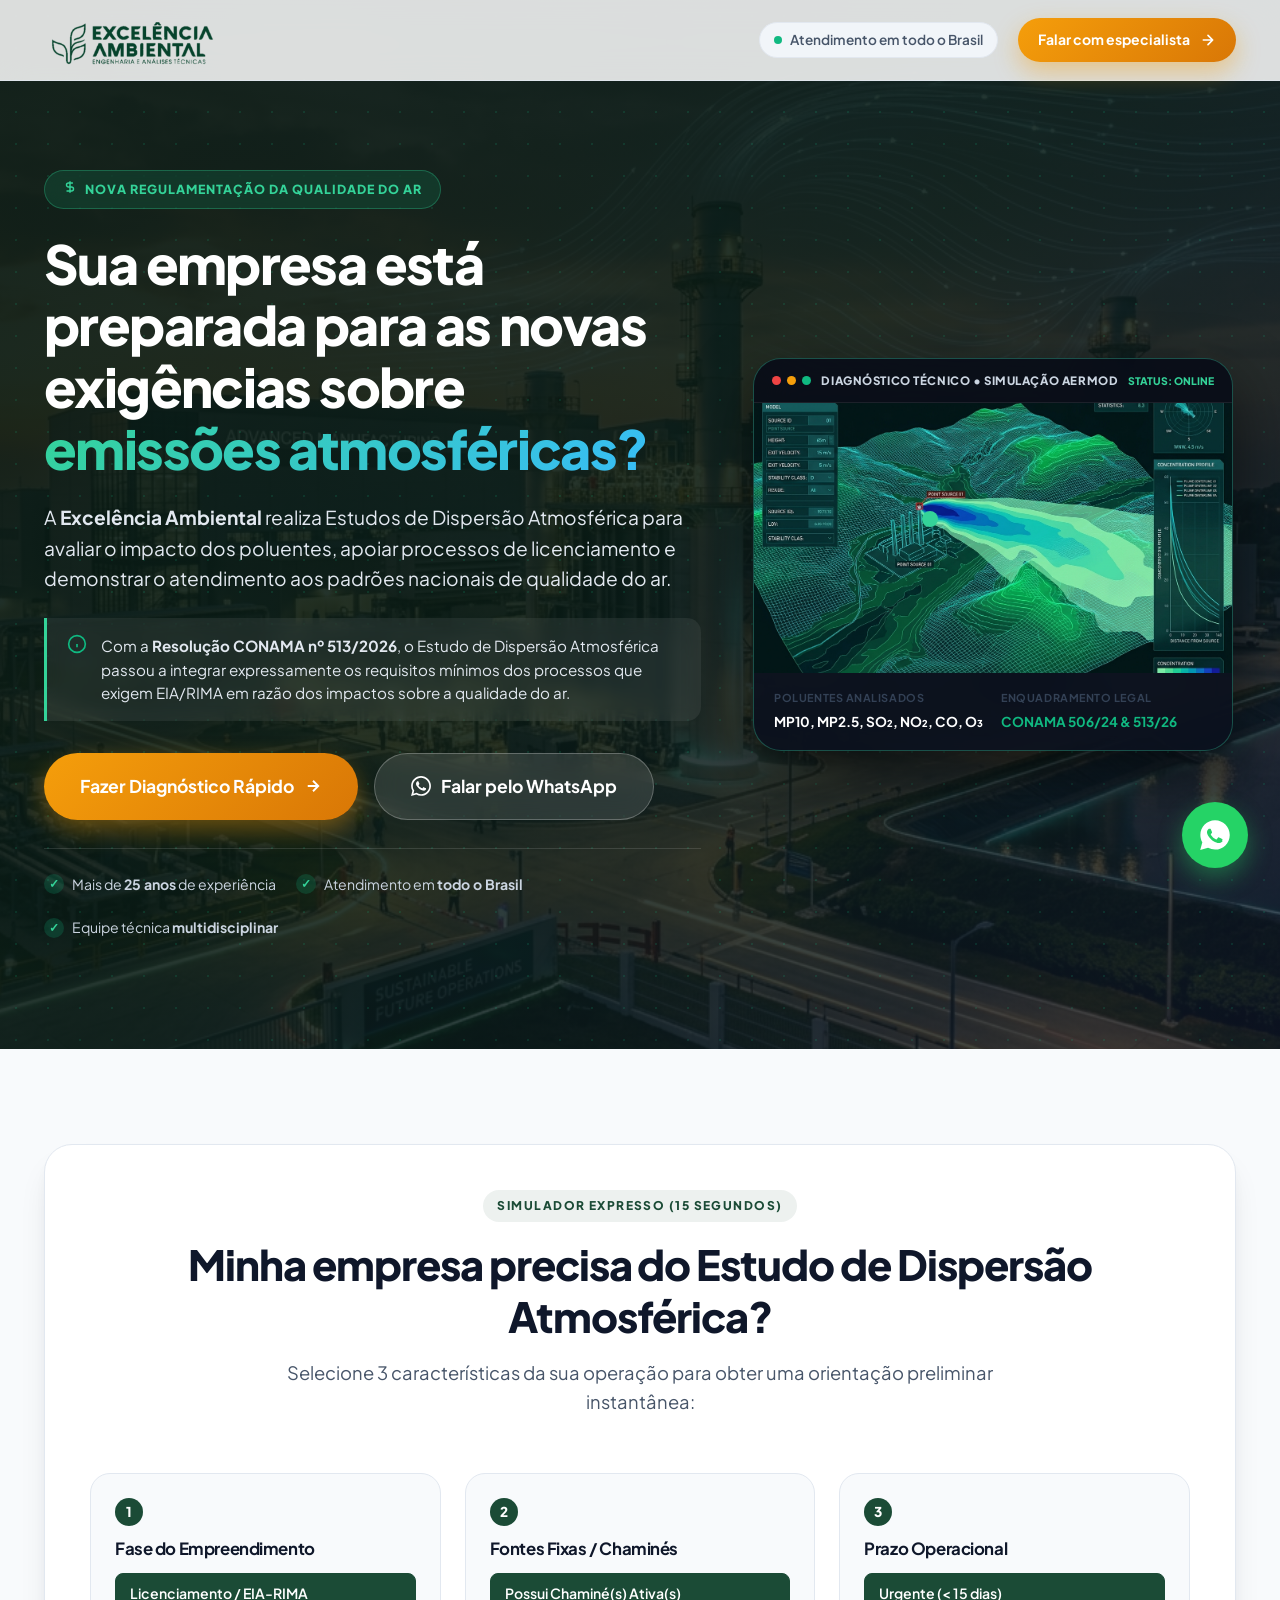
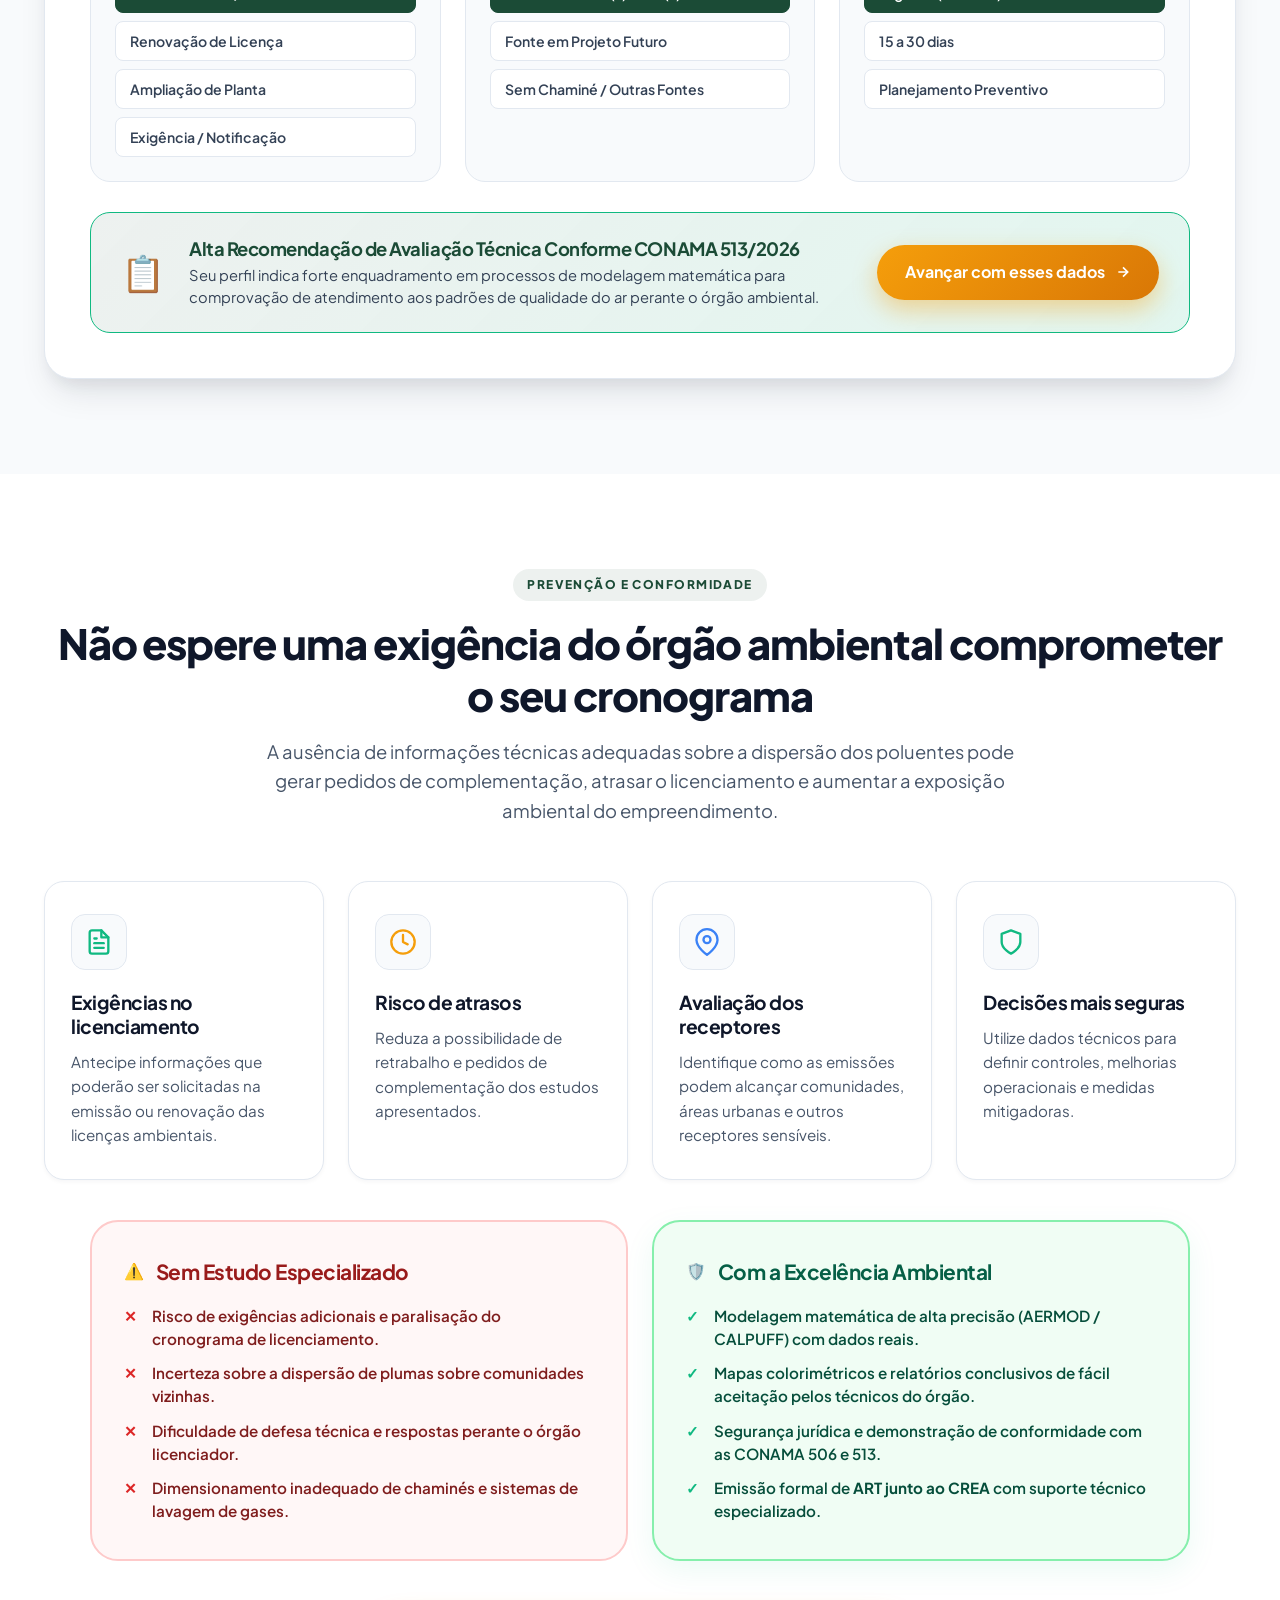
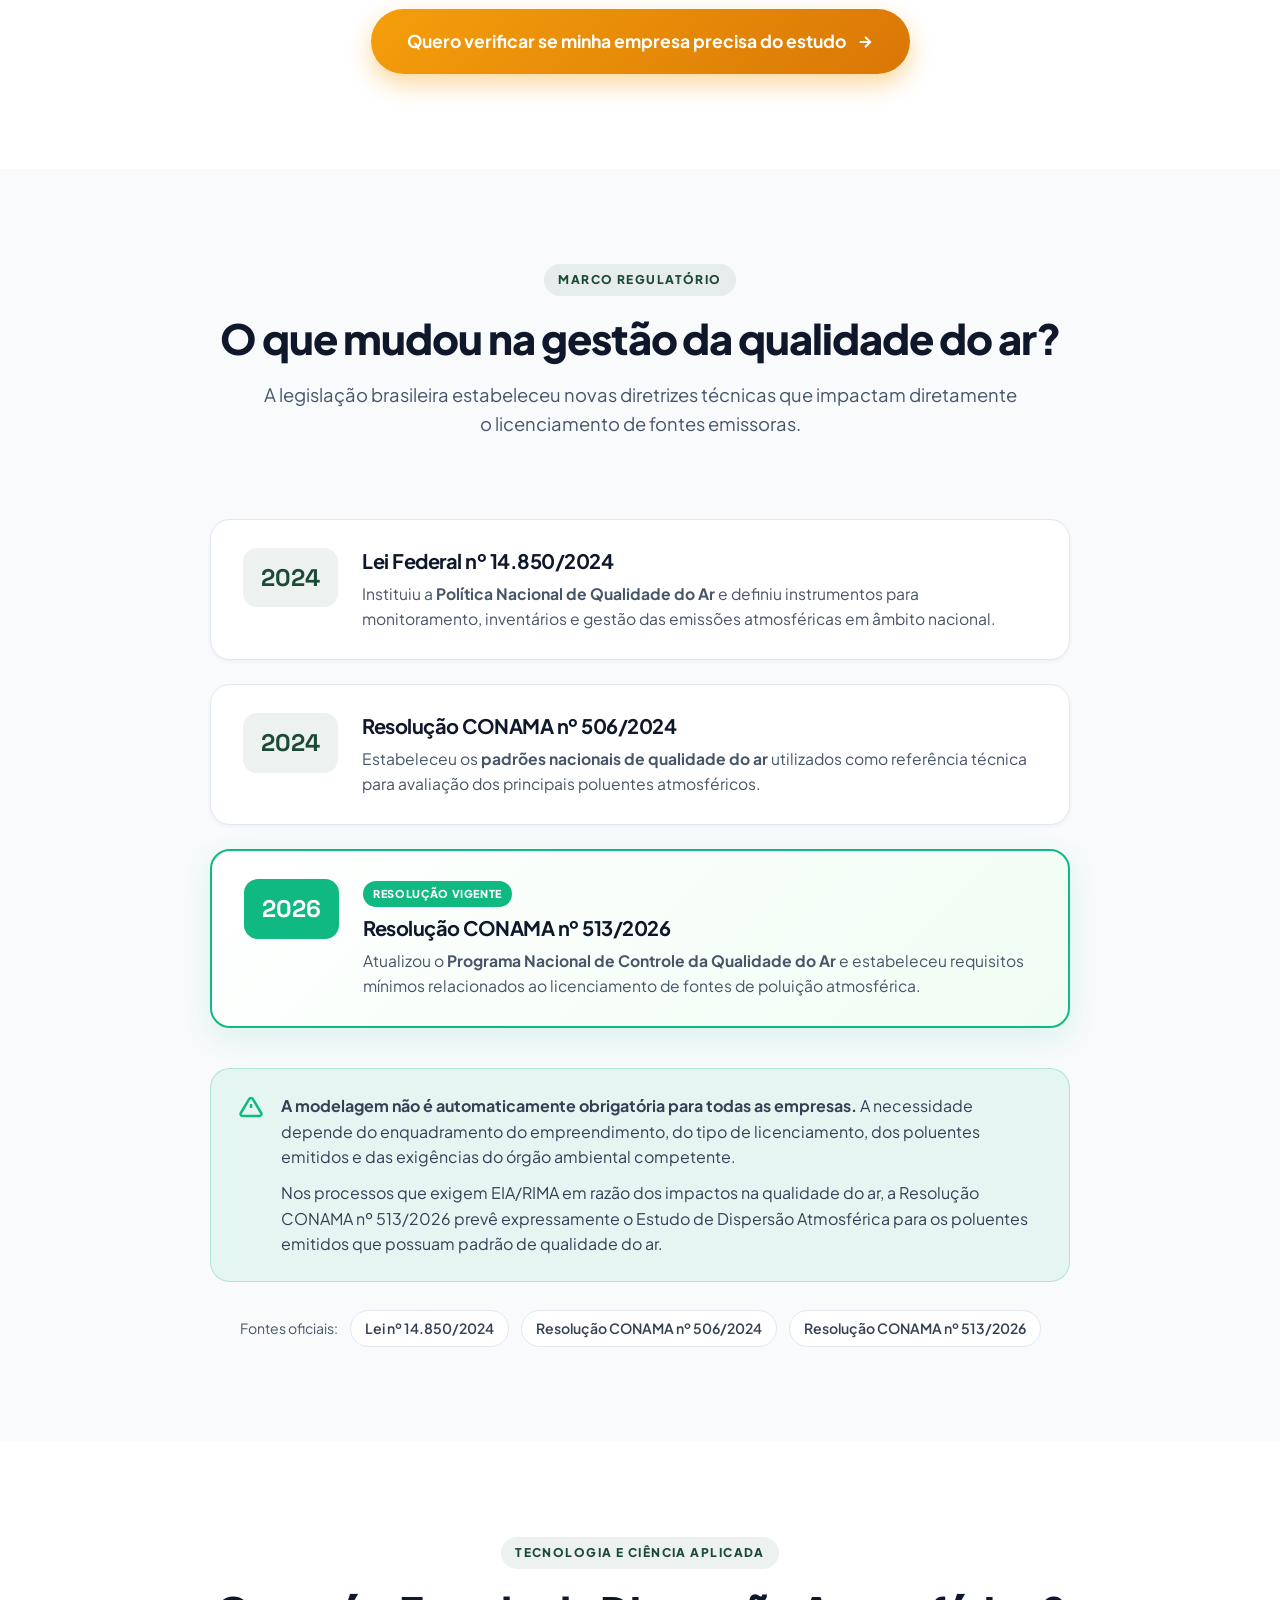
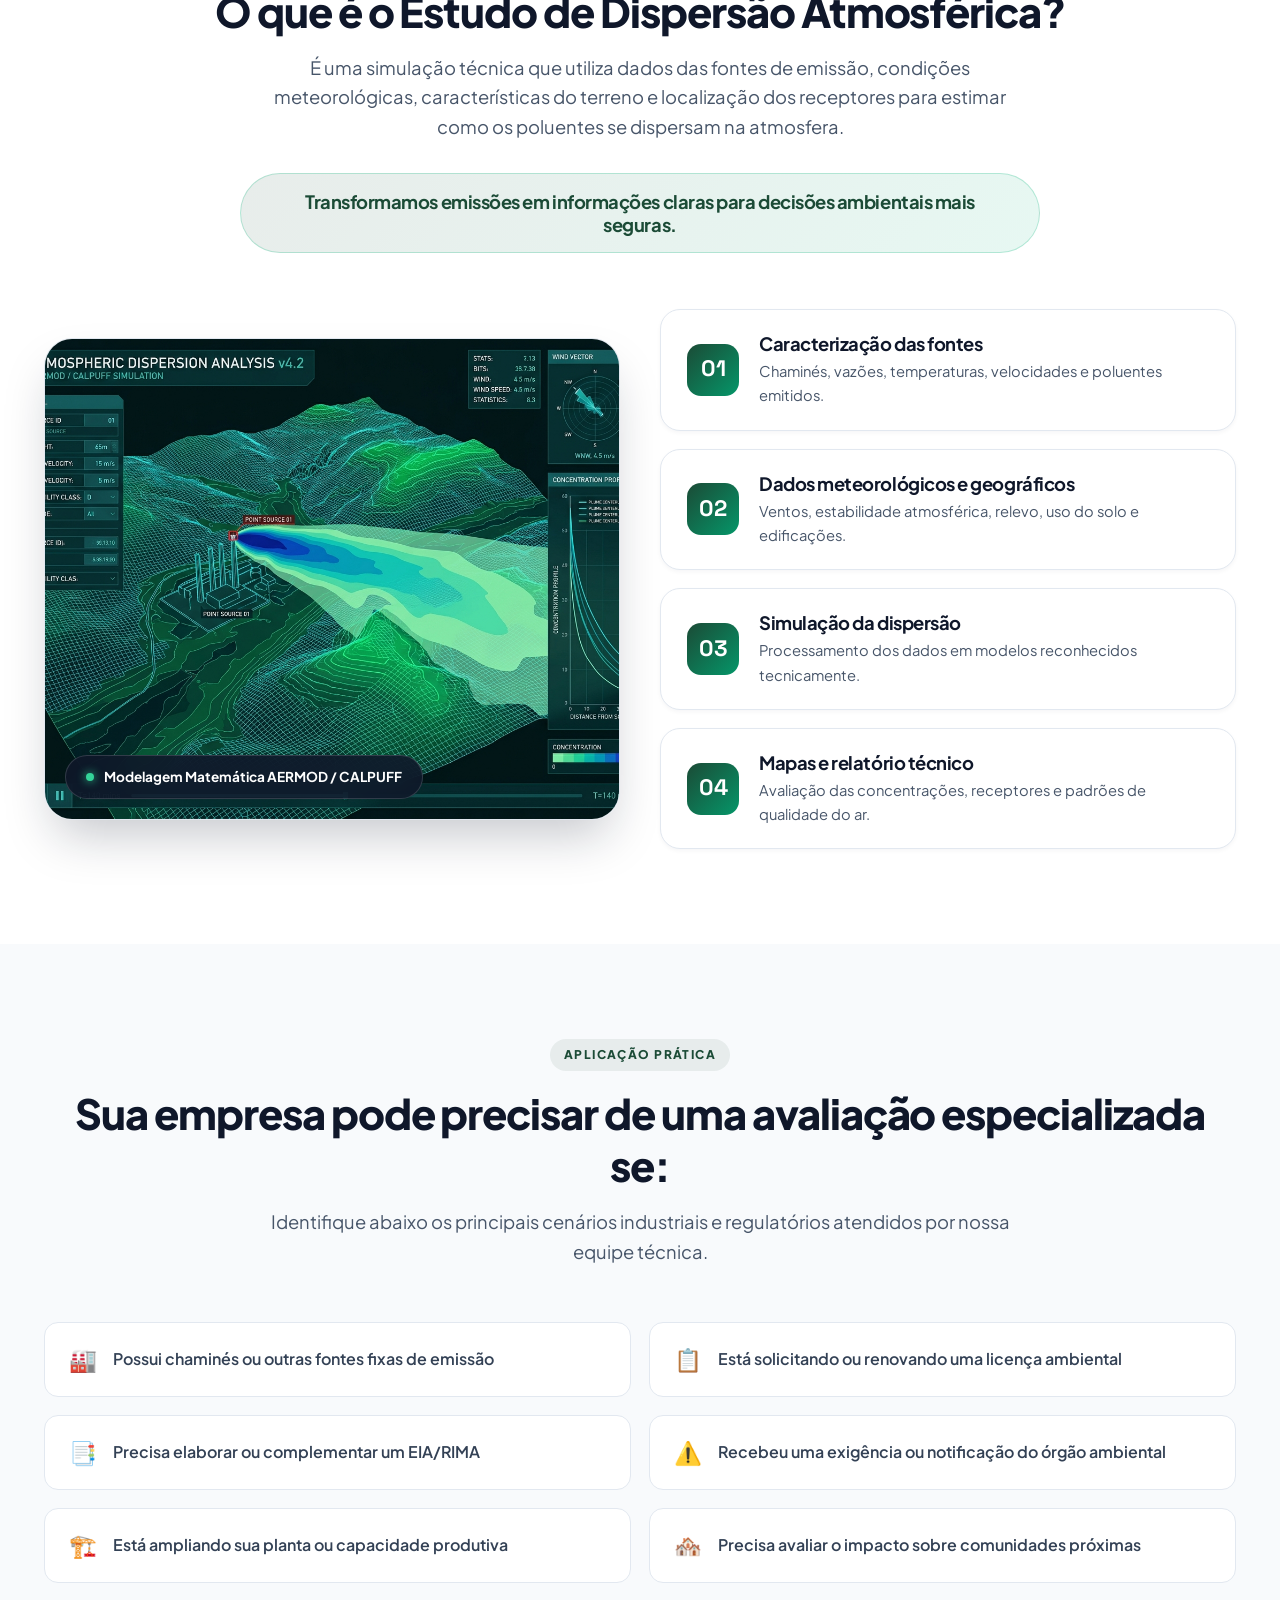
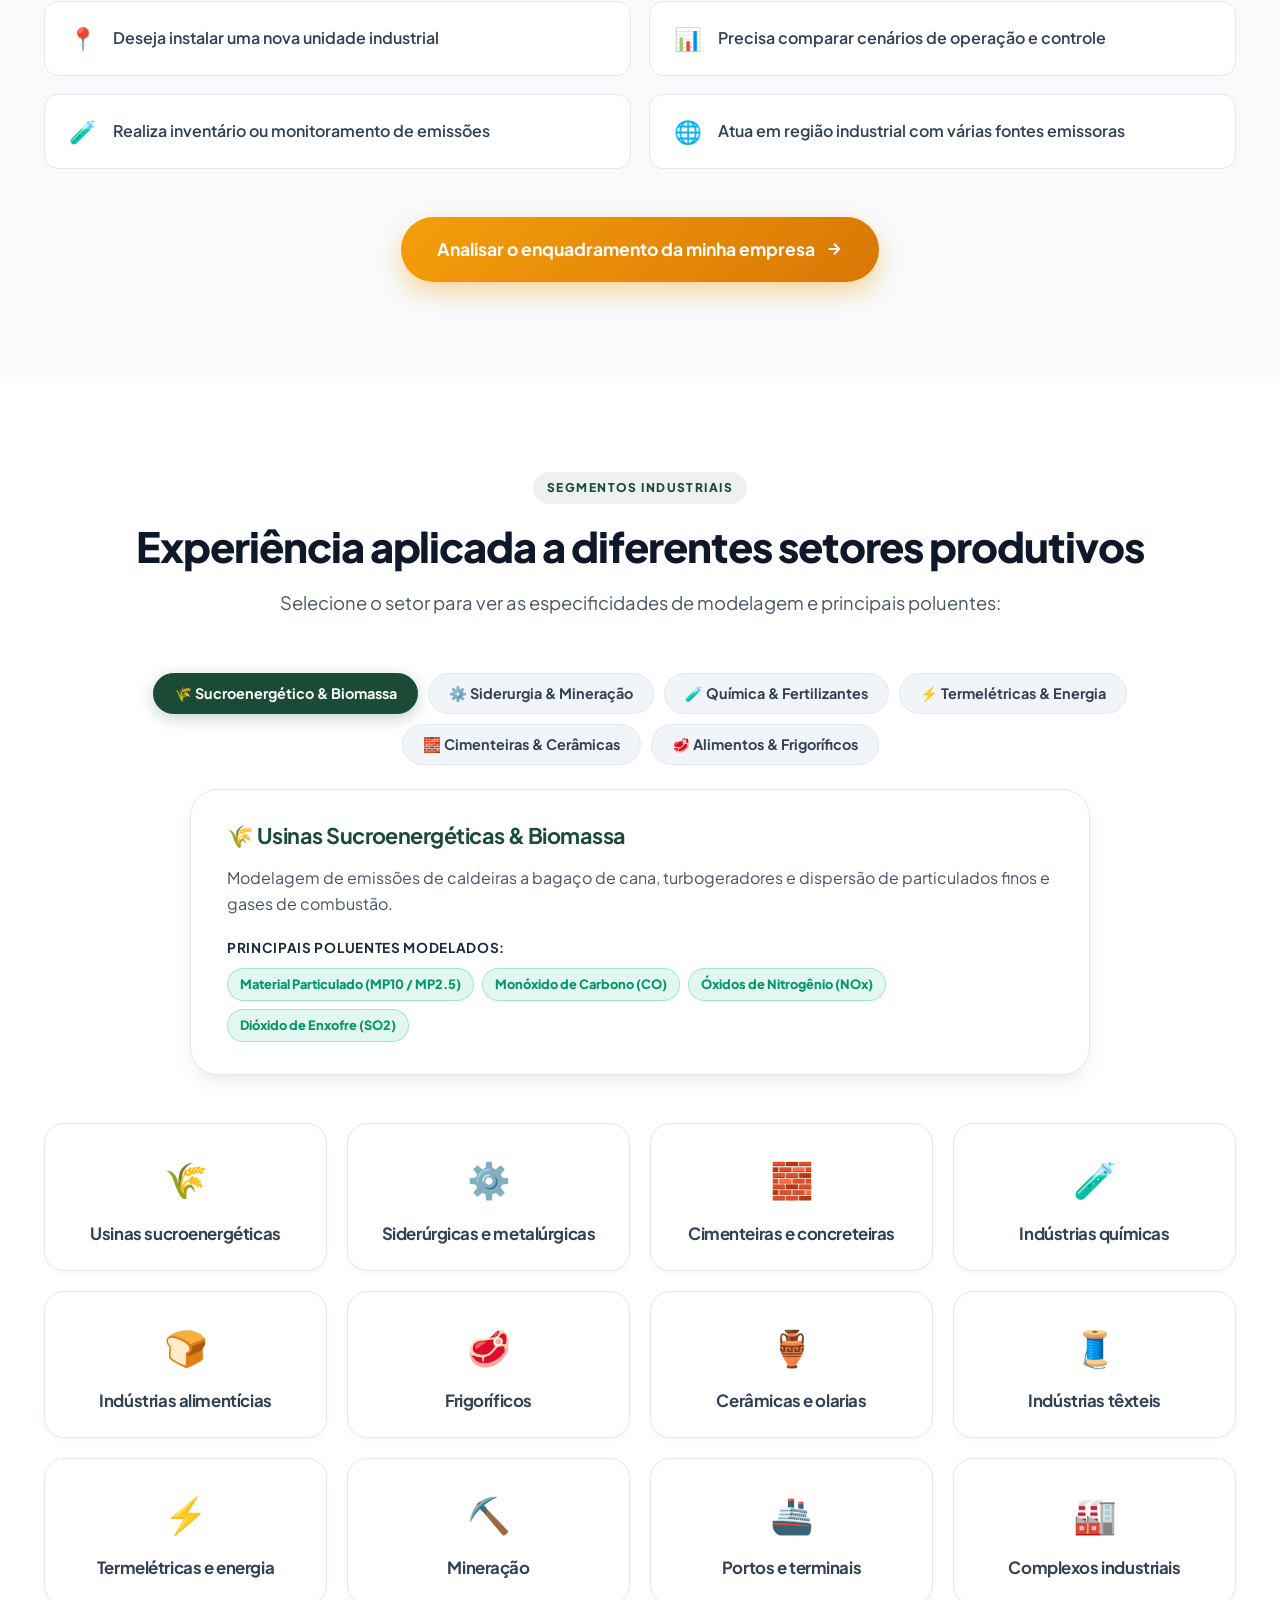
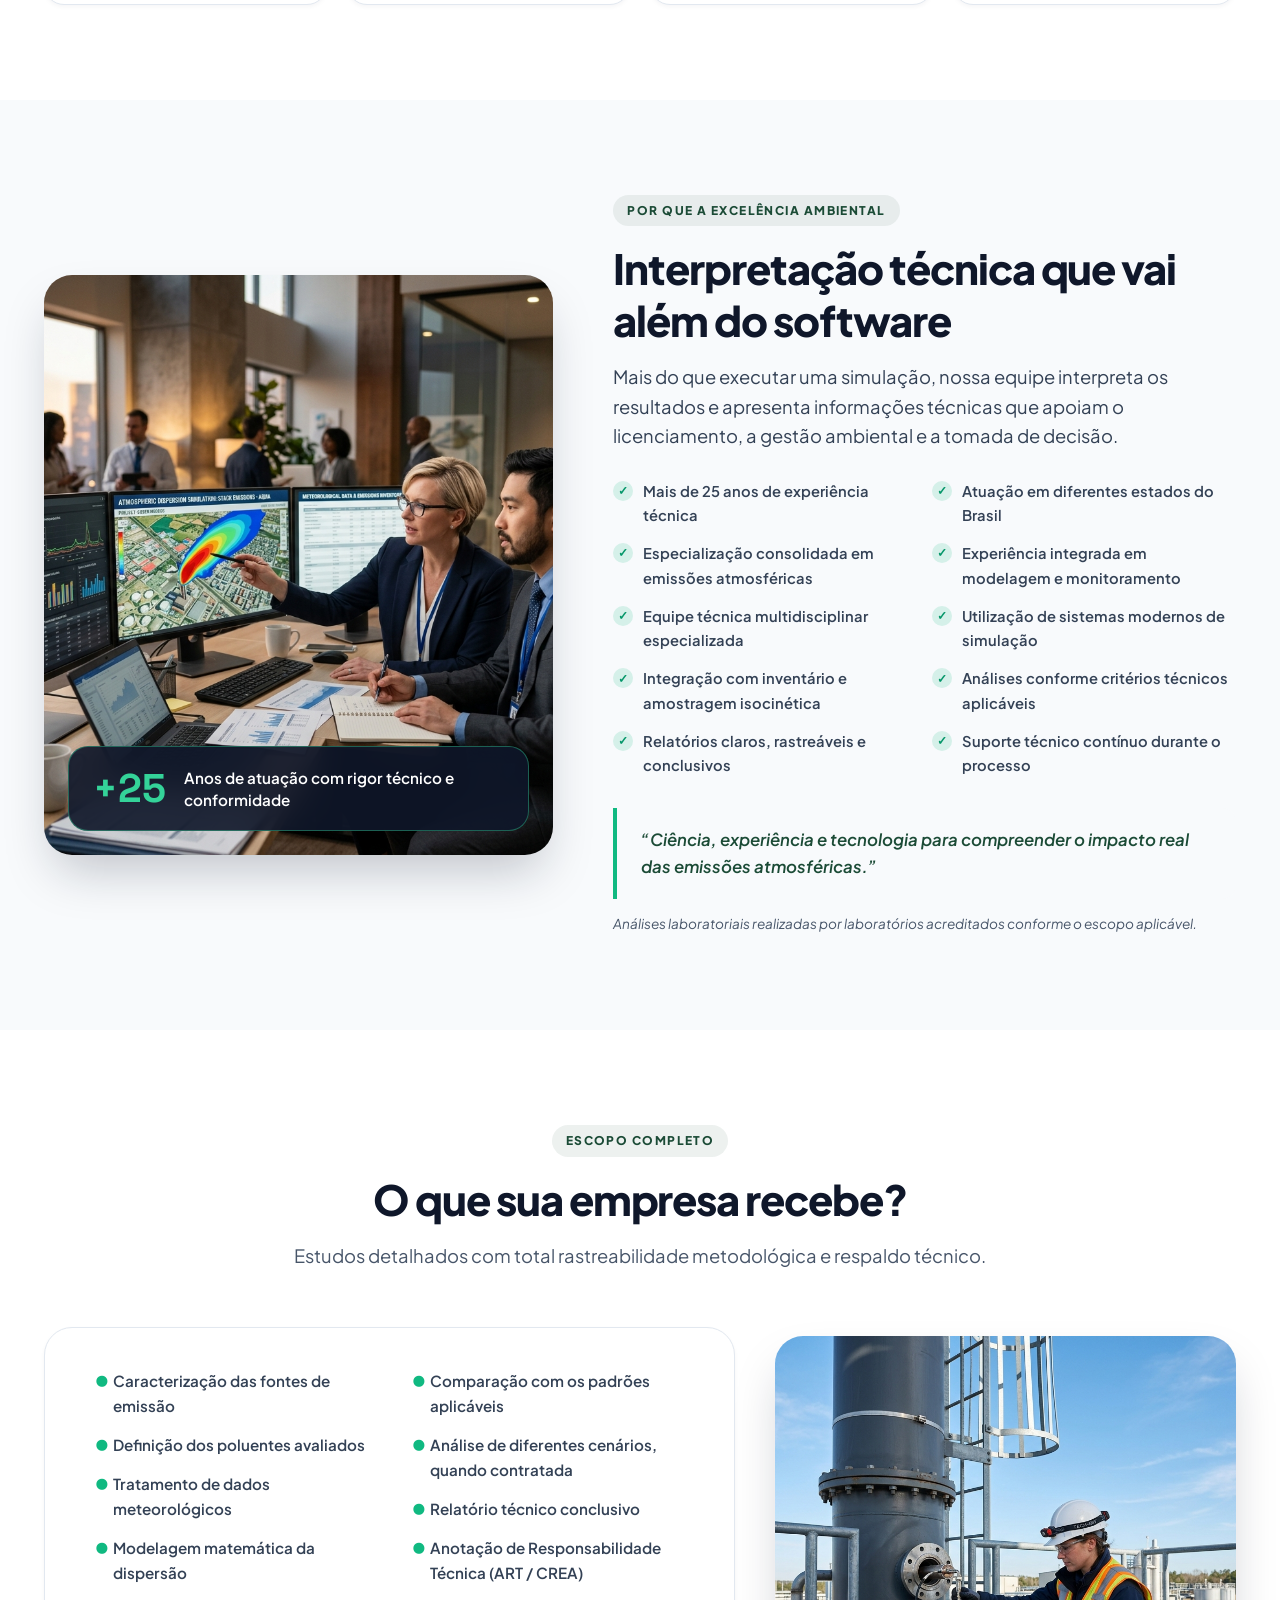
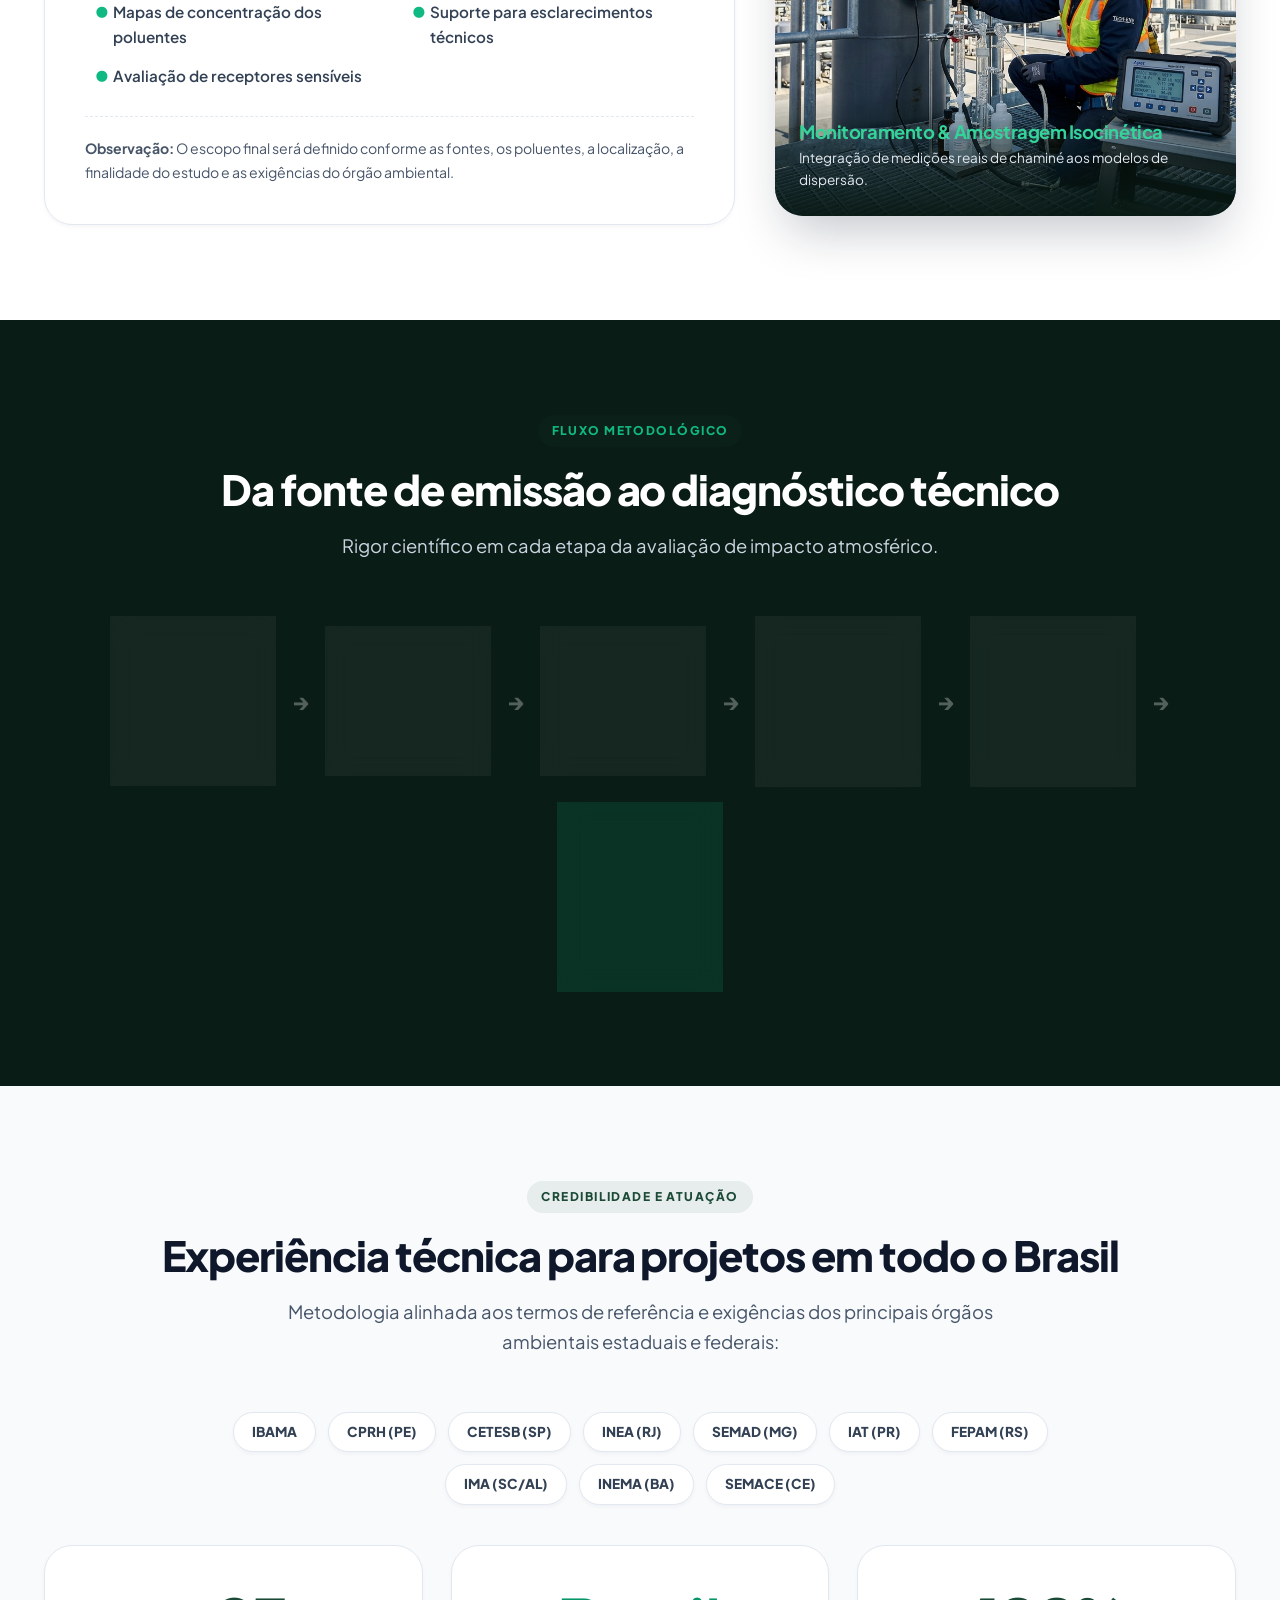
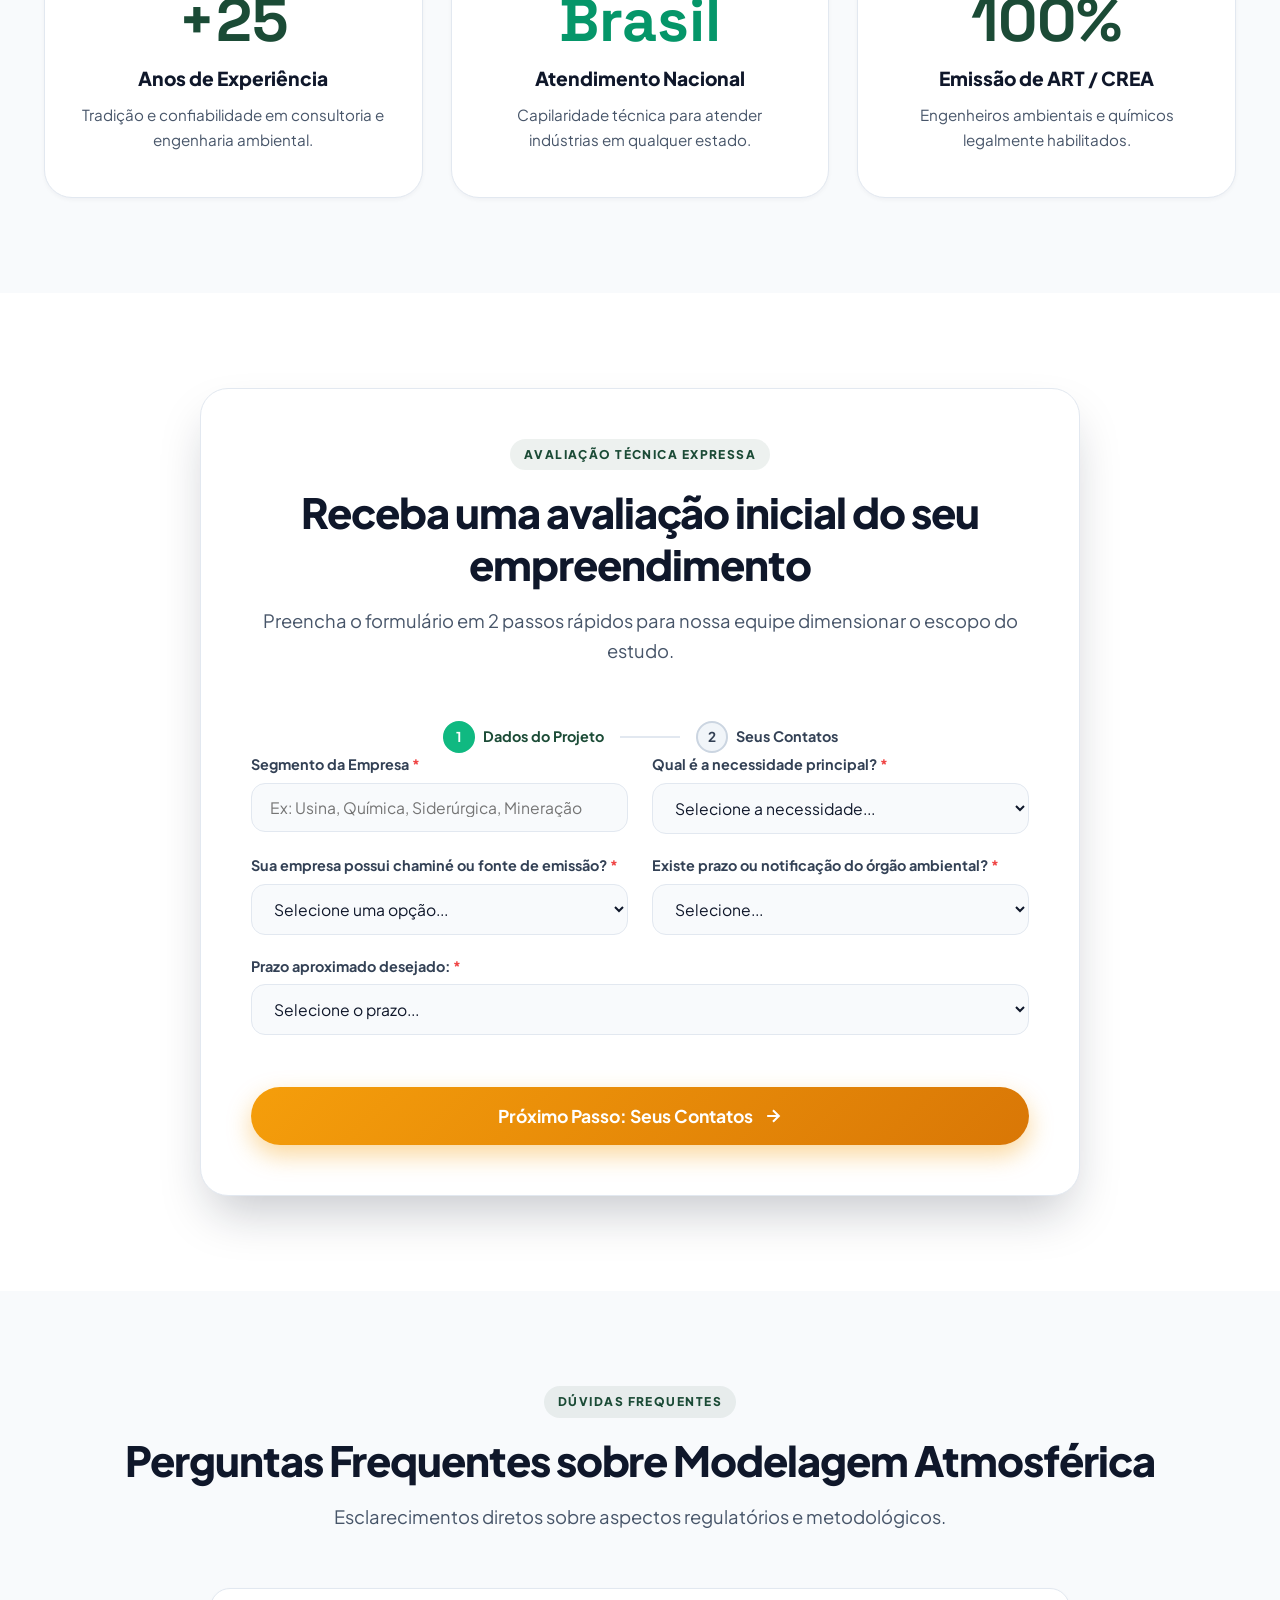
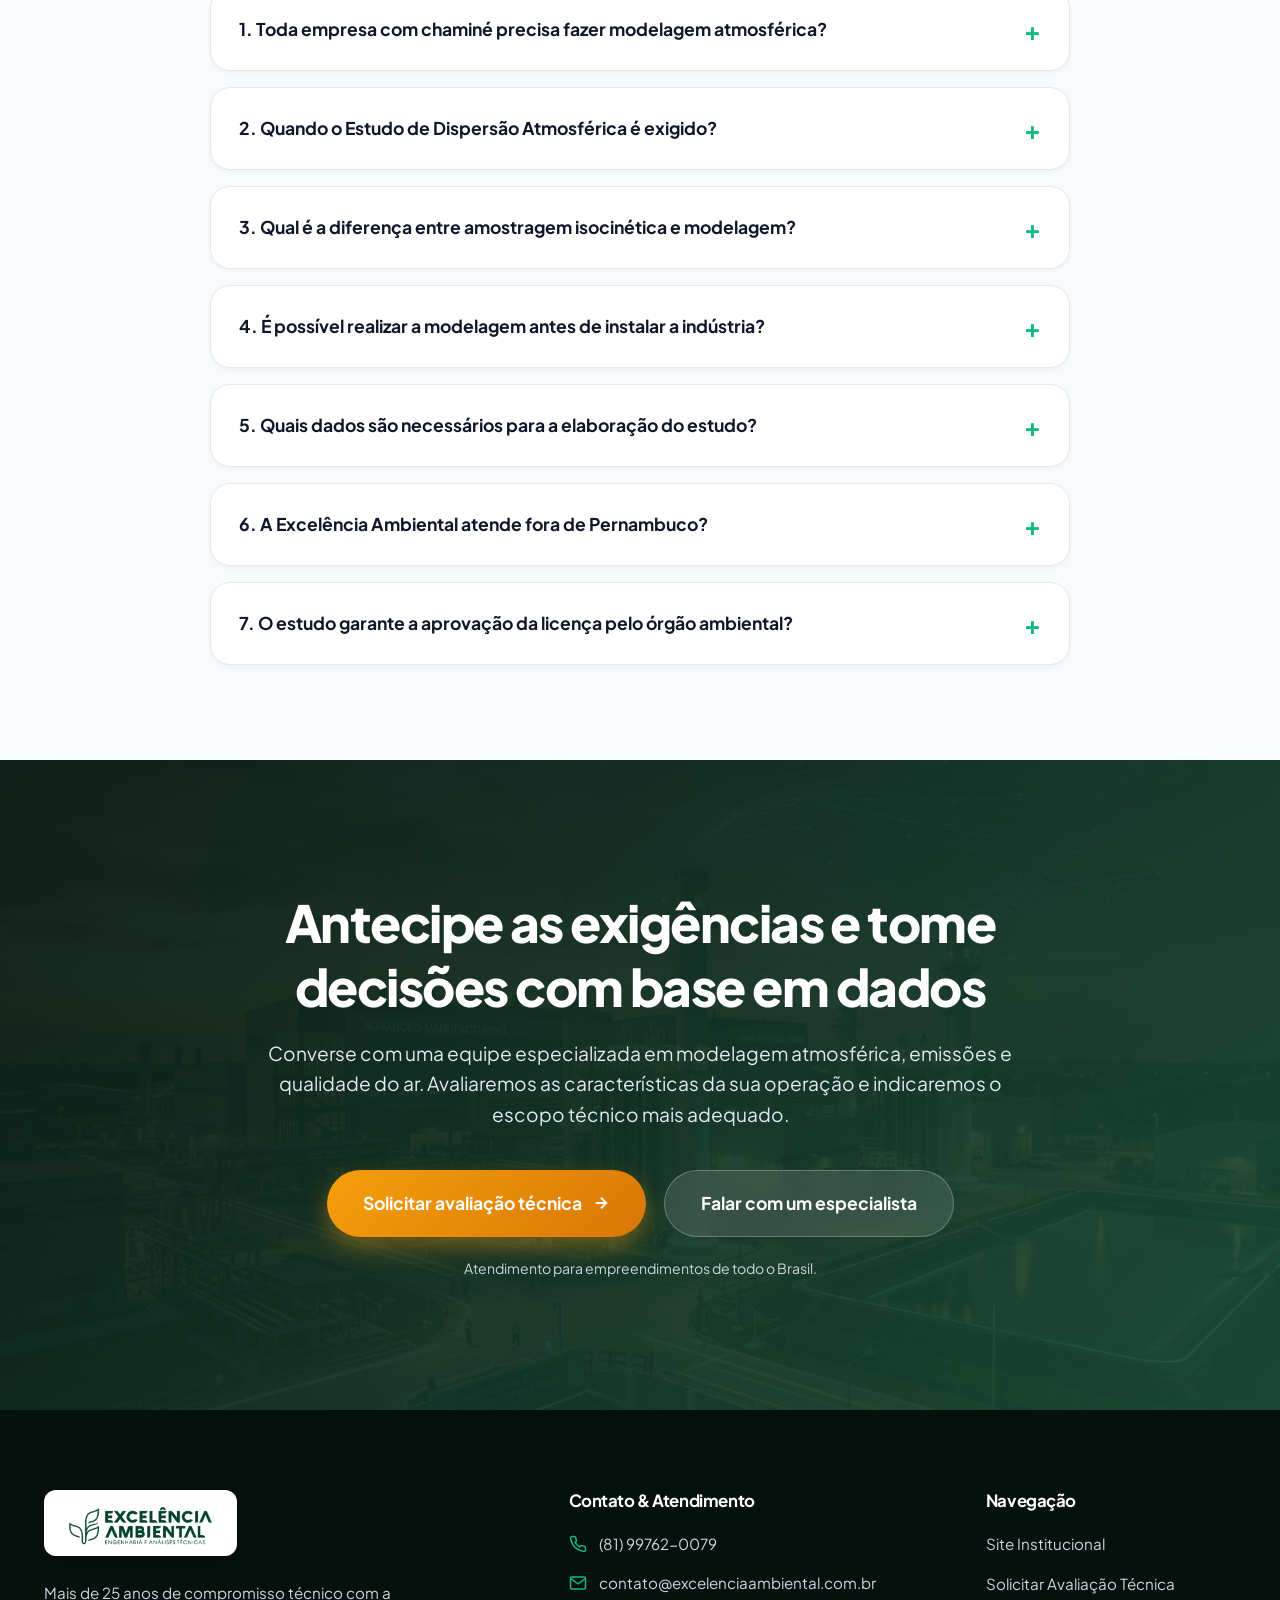
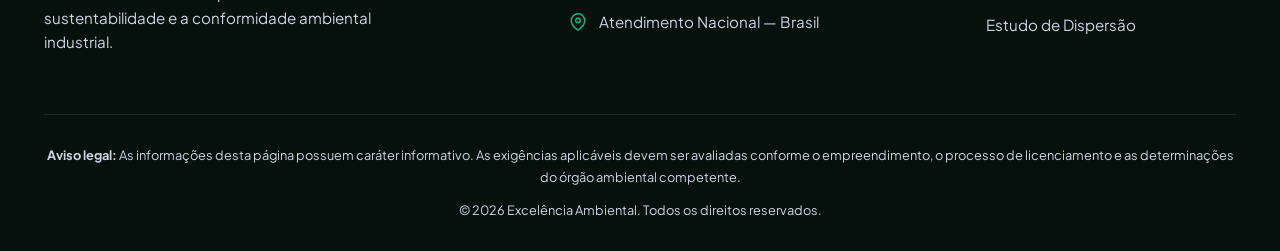
==== commit 5acf2e78: "fix: remove bottom sticky bar and keep floating whatsapp button" ====
--- a/index.html
+++ b/index.html
@@ -1171,18 +1171,6 @@
         </div>
     </footer>
 
-    <!-- BARRA FIXA DE CONVERSÃO NO CELULAR (STICKY MOBILE BAR) -->
-    <div class="mobile-sticky-bar" id="mobile-sticky-bar">
-        <a href="https://wa.me/5581997620079?text=Ol%C3%A1!+Gostaria+de+falar+sobre+Modelagem+Atmosf%C3%A9rica." class="mobile-bar-btn wa-btn" target="_blank" rel="noopener">
-            <svg viewBox="0 0 24 24" width="20" height="20" fill="currentColor"><path d="M.057 24l1.687-6.163c-1.041-1.804-1.588-3.849-1.587-5.946.003-6.556 5.338-11.891 11.893-11.891 3.181.001 6.167 1.24 8.413 3.488 2.245 2.248 3.481 5.236 3.48 8.414-.003 6.557-5.338 11.892-11.893 11.892-1.99-.001-3.951-.5-5.688-1.448l-6.305 1.654zm6.597-3.807c1.676.995 3.276 1.591 5.392 1.592 5.448 0 9.886-4.434 9.889-9.885.002-5.462-4.415-9.89-9.881-9.892-5.452 0-9.887 4.434-9.889 9.884-.001 2.225.651 3.891 1.746 5.634l-.999 3.648 3.742-.981zm11.387-5.464c-.074-.124-.272-.198-.57-.347-.297-.149-1.758-.868-2.031-.967-.272-.099-.47-.149-.669.149-.198.297-.768.967-.941 1.165-.173.198-.347.223-.644.074-.297-.149-1.255-.462-2.39-1.475-.883-.788-1.48-1.761-1.653-2.059-.173-.297-.018-.458.13-.606.134-.133.297-.347.446-.521.151-.172.2-.296.3-.495.099-.198.05-.372-.025-.521-.075-.148-.669-1.611-.916-2.206-.242-.579-.487-.501-.669-.51l-.57-.01c-.198 0-.52.074-.792.372s-1.04 1.016-1.04 2.479 1.065 2.876 1.213 3.074c.149.198 2.095 3.2 5.076 4.487.709.306 1.263.489 1.694.626.712.226 1.36.194 1.872.118.571-.085 1.758-.719 2.006-1.413.248-.695.248-1.29.173-1.414z"/></svg>
-            <span>WhatsApp</span>
-        </a>
-        <a href="#contato" class="mobile-bar-btn cta-btn">
-            <span>Avaliação Técnica</span>
-            <svg width="16" height="16" viewBox="0 0 24 24" fill="none" stroke="currentColor" stroke-width="2.5"><path d="M5 12h14M12 5l7 7-7 7"/></svg>
-        </a>
-    </div>
-
     <!-- BOTÃO FLUTUANTE DO WHATSAPP -->
     <a href="https://wa.me/5581997620079?text=Ol%C3%A1!+Acessei+a+p%C3%A1gina+sobre+Modelagem+Atmosf%C3%A9rica+e+gostaria+de+verificar+se+minha+empresa+precisa+realizar+o+estudo." class="whatsapp-float-btn" target="_blank" rel="noopener noreferrer" id="btn-whatsapp-float" aria-label="Falar pelo WhatsApp">
         <div class="whatsapp-tooltip">Fale com nosso especialista</div>
--- a/style.css
+++ b/style.css
@@ -1858,44 +1858,8 @@
 }
 
 /* ==========================================================================
-   BARRA FIXA MOBILE & WHATSAPP FLUTUANTE
-   ========================================================================== */
-.mobile-sticky-bar {
-    position: fixed;
-    bottom: 0;
-    left: 0;
-    width: 100%;
-    background: rgba(15, 23, 42, 0.95);
-    backdrop-filter: blur(16px);
-    border-top: 1px solid rgba(52, 211, 153, 0.3);
-    padding: 10px 16px;
-    display: none;
-    z-index: 990;
-    gap: 12px;
-    box-shadow: 0 -4px 20px rgba(0,0,0,0.25);
-}
-
-.mobile-sticky-bar.visible {
-    display: flex;
-}
-
-.mobile-bar-btn {
-    flex: 1;
-    display: flex;
-    align-items: center;
-    justify-content: center;
-    gap: 8px;
-    padding: 12px;
-    border-radius: 8px;
-    font-weight: 700;
-    font-size: 0.9rem;
-    text-decoration: none;
-    text-align: center;
-}
-
-.mobile-bar-btn.wa-btn { background: #25D366; color: #FFF; }
-.mobile-bar-btn.cta-btn { background: var(--amber-500); color: #FFF; }
-
+   BOTÃO FLUTUANTE DO WHATSAPP
+   ========================================================================== */
 .whatsapp-float-btn {
     position: fixed;
     bottom: 32px;
@@ -1980,8 +1944,13 @@
     .diagnostic-card-wrapper { padding: 24px 18px; }
     .workflow-visual { flex-direction: column; }
     .wf-connector { transform: rotate(90deg); margin: 4px 0; }
-    .whatsapp-float-btn { display: none; } /* Oculta float em prol da sticky bar inferior */
-    .mobile-sticky-bar.visible { display: flex; }
+    .whatsapp-float-btn {
+        bottom: 20px;
+        right: 20px;
+        width: 58px;
+        height: 58px;
+    }
+    .whatsapp-tooltip { display: none; }
 }
 
 @media (prefers-reduced-motion: reduce) {
